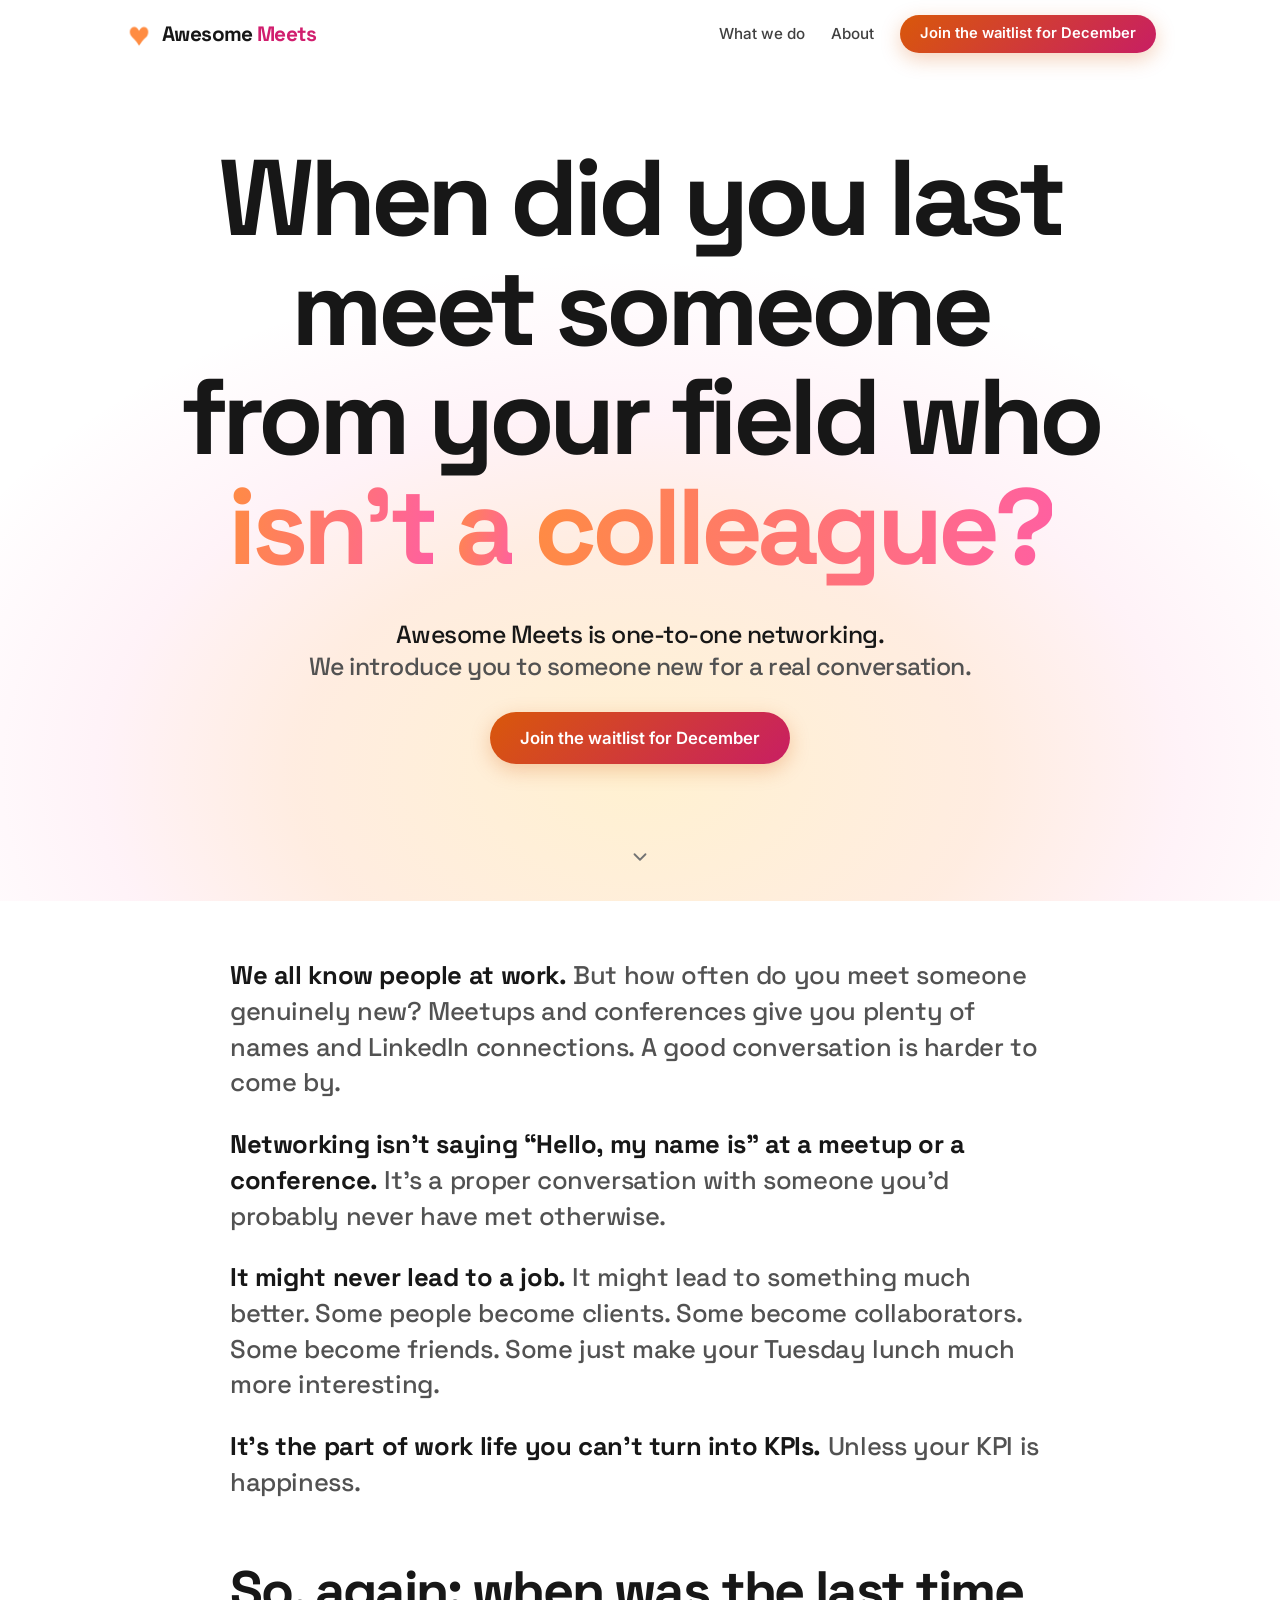
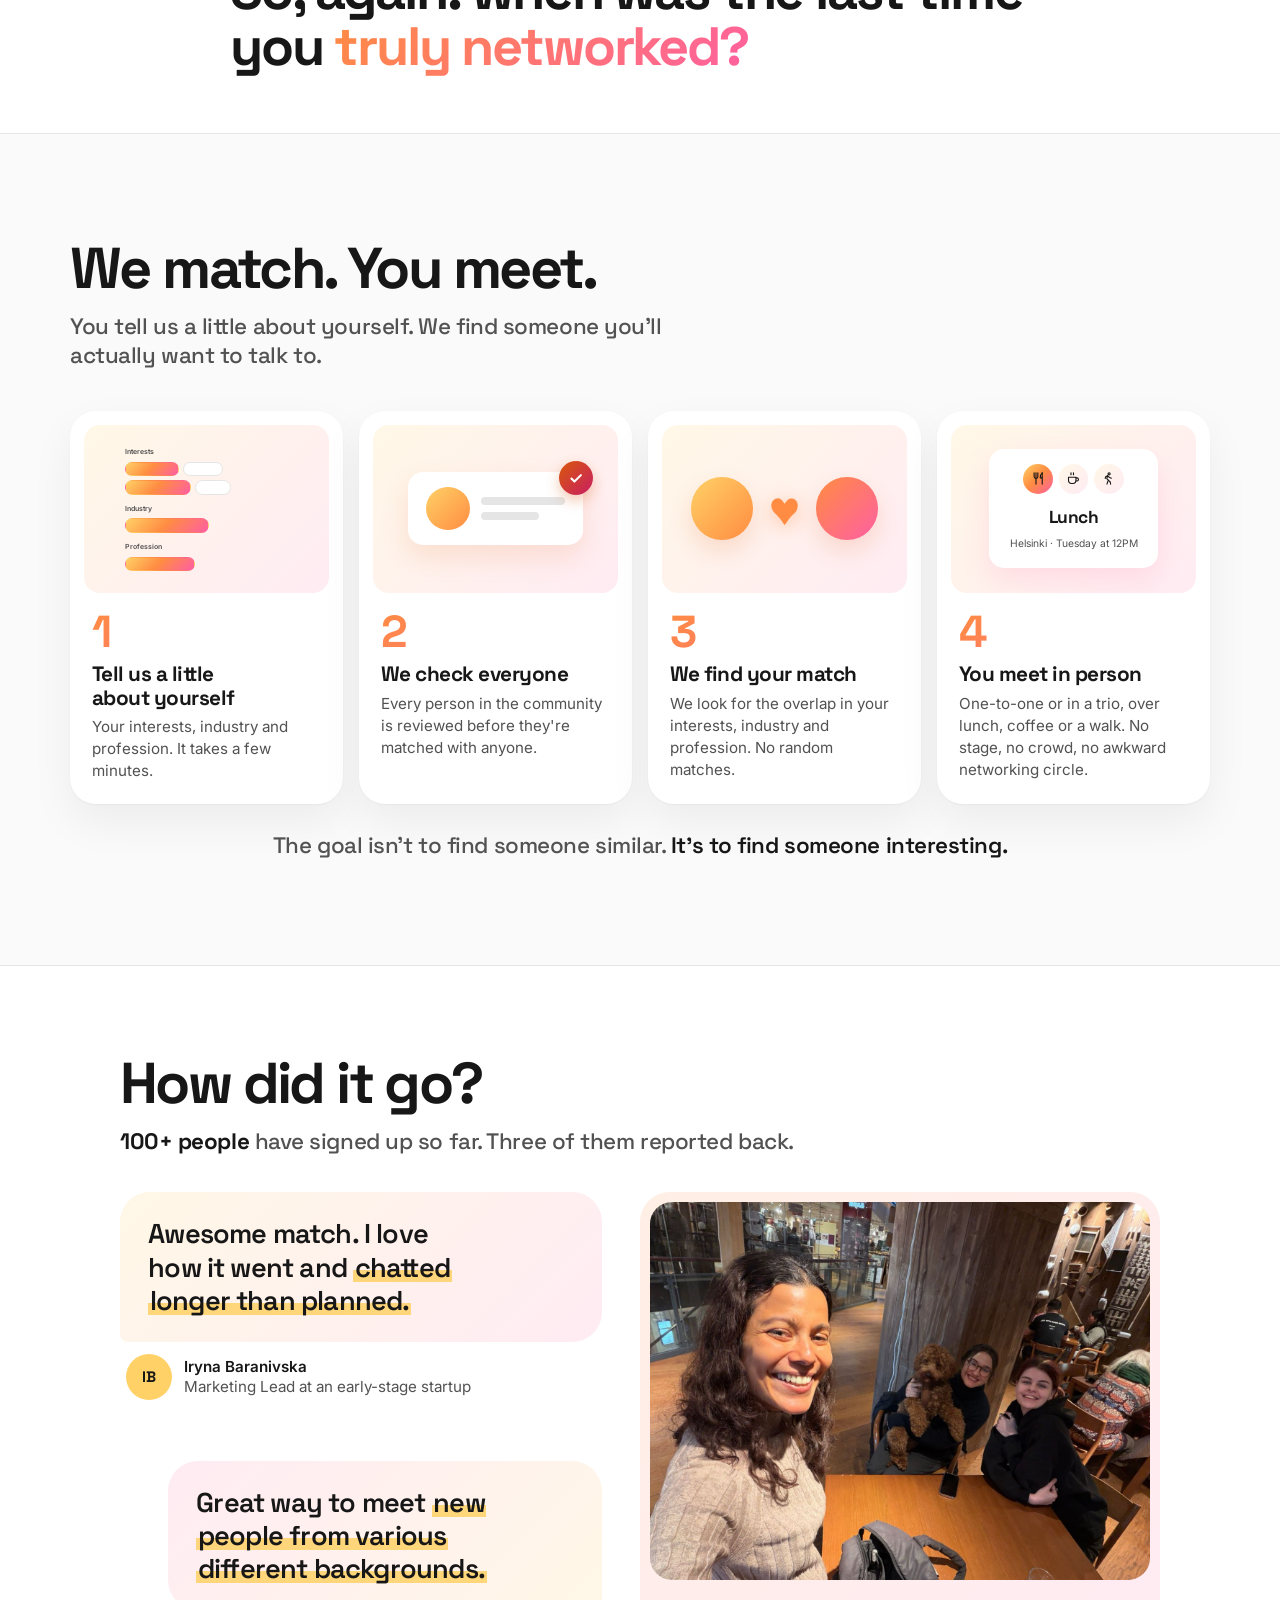
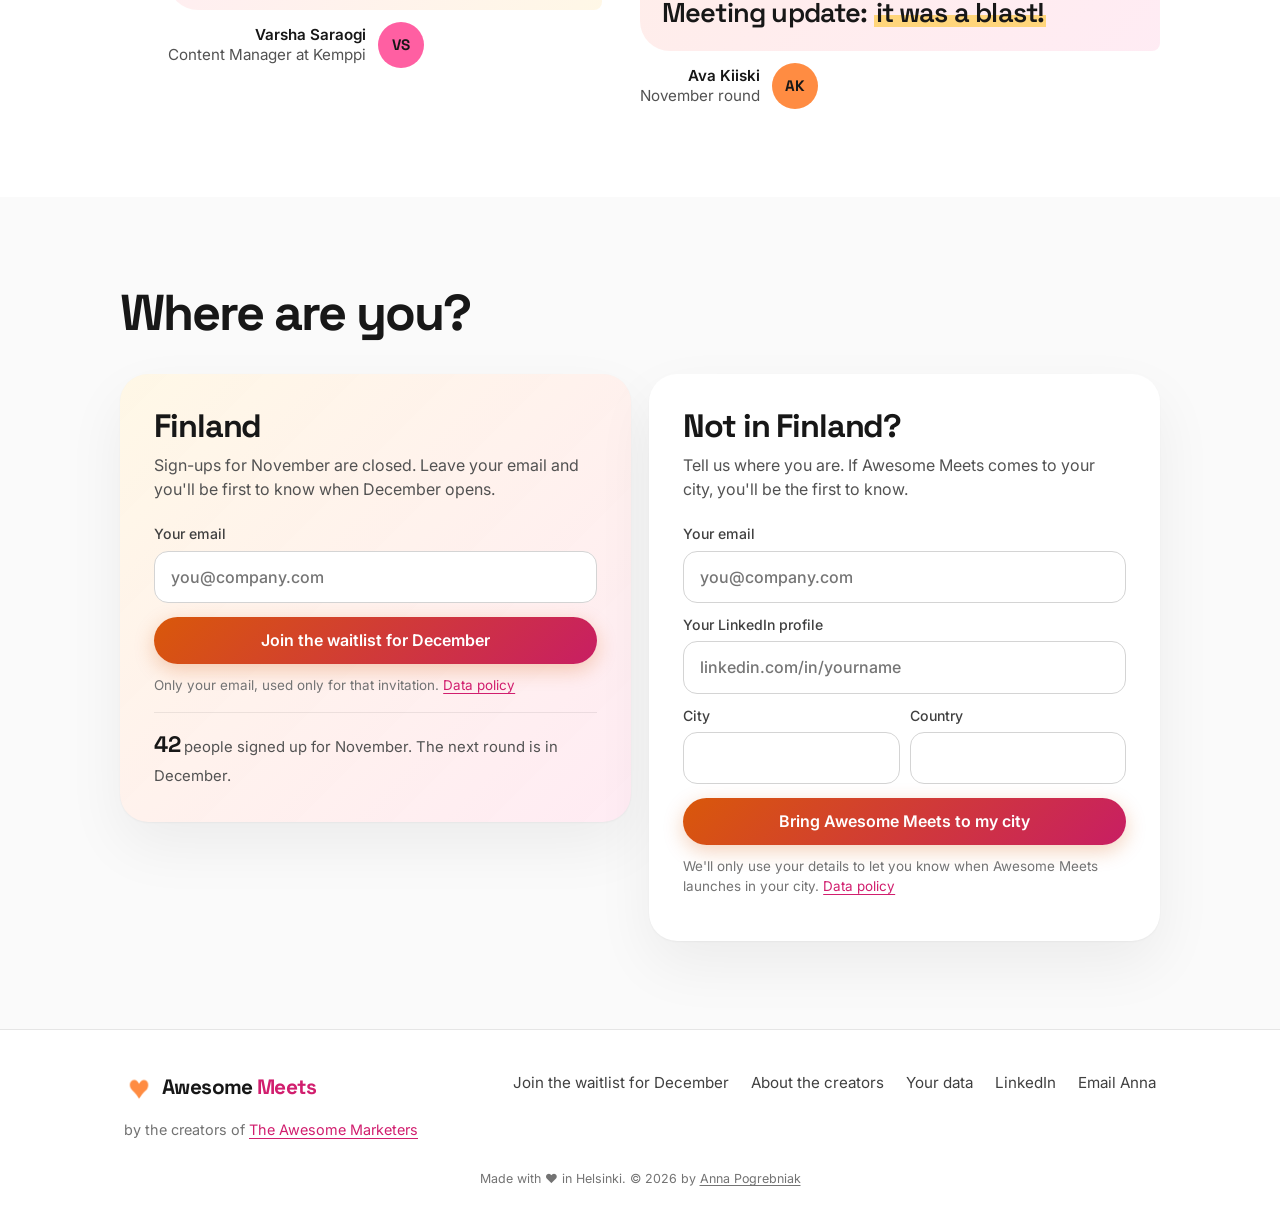
==== index.html @ 5e0ea894 "Homepage: 100+ moves into the opening line of How did it go?, the floating block and the old lede ar" ====
<!DOCTYPE html>
<html lang="en" class="no-js">
<head>
  <meta charset="UTF-8">
  <meta name="viewport" content="width=device-width, initial-scale=1">
  <!-- Google tag (gtag.js) -->
  <script async src="https://www.googletagmanager.com/gtag/js?id=G-60GBR73KYC"></script>
  <script>
    window.dataLayer = window.dataLayer || [];
    function gtag(){dataLayer.push(arguments);}
    gtag('js', new Date());

    gtag('config', 'G-60GBR73KYC');
  </script>
  <script src="https://analytics.ahrefs.com/analytics.js" data-key="cfnnZfeMKl9oOXrEyxjwuw" async></script>
  <meta name="am-version" content="2.61">
  <title>One-to-one networking in Helsinki | Awesome Meets</title>
  <meta name="description" content="Awesome Meets is one-to-one networking in Helsinki. We introduce you to someone new from your field, and you meet over lunch, coffee or a walk.">
  <link rel="canonical" href="https://awesomemeets.com/">
  <!-- LAUNCH: remove this line once the old page redirects here (see README) -->
  <meta property="og:type" content="website">
  <meta property="og:title" content="Awesome Meets: one-to-one networking in Helsinki">
  <meta property="og:description" content="Awesome Meets is one-to-one networking in Helsinki. We introduce you to someone new from your field, and you meet over lunch, coffee or a walk.">
  <meta property="og:image" content="https://awesomemeets.com/assets/img/og-home.png">
  <meta property="og:image:width" content="1200">
  <meta property="og:image:height" content="630">
  <meta name="twitter:image" content="https://awesomemeets.com/assets/img/og-home.png">
  <meta property="og:url" content="https://awesomemeets.com/">
  <meta name="twitter:card" content="summary_large_image">
  <script type="application/ld+json">
  {"@context": "https://schema.org", "@graph": [{"@type": "Organization", "@id": "https://awesomemeets.com/#org", "name": "Awesome Meets", "url": "https://awesomemeets.com/", "logo": "https://awesomemeets.com/assets/img/awesome-meets-logo-512.png", "description": "Awesome Meets is one-to-one networking in Helsinki. It introduces people to someone new from their field, and the two meet in person over lunch, coffee or a walk.", "areaServed": {"@type": "City", "name": "Helsinki"}, "founder": {"@type": "Person", "name": "Anna Pogrebniak", "jobTitle": "Fractional growth marketer", "url": "https://awesomemarketer.fi/", "sameAs": ["https://www.linkedin.com/in/annapogrebniak/"]}, "sameAs": ["https://www.linkedin.com/company/awesome-meets/"]}, {"@type": "WebSite", "@id": "https://awesomemeets.com/#site", "url": "https://awesomemeets.com/", "name": "Awesome Meets", "publisher": {"@id": "https://awesomemeets.com/#org"}}]}
  </script>
  <link rel="icon" href="favicon.ico" sizes="any">
  <link rel="icon" type="image/png" sizes="32x32" href="assets/img/icon-32.png">
  <link rel="icon" type="image/png" sizes="48x48" href="assets/img/icon-48.png">
  <link rel="icon" type="image/png" sizes="192x192" href="assets/img/icon-192.png">
  <link rel="apple-touch-icon" href="assets/img/awesome-meets-logo-180.png">
  <link rel="preconnect" href="https://fonts.googleapis.com">
  <link rel="preconnect" href="https://fonts.gstatic.com" crossorigin>
  <link href="https://fonts.googleapis.com/css2?family=Inter:wght@400;500;600&family=Space+Grotesk:wght@500;600;700&display=swap" rel="stylesheet">
  <!-- 'js' lets sections fade in as you scroll. If the homepage script never arrives, show everything after 4 seconds. -->
  <script>document.documentElement.className = 'js'; setTimeout(function () { if (!window.AMHome) document.documentElement.className = ''; }, 4000);</script>
  <link rel="stylesheet" href="assets/css/site.css?v=2.61">
  <link rel="stylesheet" href="assets/css/home.css?v=2.61">
</head>
<body class="home has-dock">

<div class="scrollbar" aria-hidden="true"><span id="scrollFill"></span></div>

<header class="site-header">
  <div class="container site-header__in">
    <a class="logo" href="./" aria-label="Awesome Meets, home">
      <img src="assets/img/heart.png" alt="" width="30" height="30">
      <span class="logo__word">Awesome <span>Meets</span></span>
    </a>
    <nav class="site-nav" aria-label="Main">
      <a href="#what">What we do</a>
      <a href="about/">About</a>
      <a class="btn btn--primary btn--sm" href="#waitlist" data-show="waitlist">Join the waitlist for <span data-am="label">December</span></a>
      <a class="btn btn--primary btn--sm" href="join/" data-show="open" hidden>Sign up</a>
    </nav>
  </div>
</header>

<main>
  <!-- 1. THE QUESTION, one line on what Awesome Meets is, and one button. -->
  <section class="ask-hero" id="top">
    <div class="ask-hero__in">
      <h1>When did you last meet someone from your field who <span class="grad">isn't a colleague?</span></h1>
      <p class="ask-hero__sub"><span>Awesome Meets is <i class="nb">one-to-one</i> networking.</span> <span>We introduce you to someone new for a real conversation.</span></p>
      <div class="hero__cta ask-hero__cta" data-show="waitlist"><a class="btn btn--primary" href="#waitlist">Join the waitlist for <span data-am="label">December</span></a></div>
      <div class="hero__cta ask-hero__cta" data-show="open" hidden><a class="btn btn--primary" href="join/">Sign up</a></div>
      <!-- Countdown to the close of sign-ups (Anna, 6 Oct 2026: "add countdown to the website"). Filled by site.js while a round is open. -->
      <div class="countdown" data-countdown role="timer" aria-live="off" hidden></div>
    </div>
    <a class="ask-hero__cue" href="#why" aria-label="Read on">
      <svg viewBox="0 0 24 24" fill="none" stroke="currentColor" stroke-width="2" stroke-linecap="round" stroke-linejoin="round" aria-hidden="true"><path d="M6 9l6 6 6-6"/></svg>
    </a>
  </section>

  <!-- 2. THE CASE. Anna's text, reworked after copy feedback on 30 Sep 2026: the point is meeting someone new, not finding a job. One screen. -->
  <section class="case screen" id="why">
    <div class="case__in">
      <p class="reveal" style="--i:0"><strong>We all know people at work.</strong> But how often do you meet someone genuinely new? Meetups and conferences give you plenty of names and LinkedIn connections. A good conversation is harder to come by.</p>
      <p class="reveal" style="--i:1"><strong>Networking isn't saying &ldquo;Hello, my name is&rdquo; at a meetup or a conference.</strong> It's a proper conversation with someone you'd probably never have met otherwise.</p>
      <p class="reveal" style="--i:2"><strong>It might never lead to a job.</strong> It might lead to something much better. Some people become clients. Some become collaborators. Some become friends. Some just make your Tuesday lunch much more interesting.</p>
      <p class="reveal" style="--i:3"><strong>It's the part of work life you can't turn into KPIs.</strong> Unless your KPI is happiness.</p>
      <p class="again reveal" style="--i:4">So, again: when was the last time you <span class="grad">truly networked?</span></p>
    </div>
  </section>

  <!-- 3. WHAT WE DO, and the two waitlists -->
  <section class="what screen" id="what">
    <div class="what__in">
      <h2 class="reveal">We match. You meet.</h2>
      <p class="what__lede reveal" style="--i:1">You tell us a little about yourself. We find someone you'll actually want to talk to.</p>
      <ol class="flow">
        <li class="flow__step reveal" style="--i:0">
          <div class="flow__text">
            <span class="flow__num" aria-hidden="true">1</span>
            <h3>Tell us a little about yourself</h3>
            <p>Your interests, industry and profession. It takes a few minutes.</p>
          </div>
          <div class="flow__art" aria-hidden="true">
            <div class="art-form">
              <span class="art-label">Interests</span>
              <div class="art-pills"><i class="on" style="--w:96px"></i><i style="--w:72px"></i><i class="on" style="--w:118px"></i><i style="--w:64px"></i></div>
              <span class="art-label">Industry</span>
              <div class="art-pills"><i class="on" style="--w:150px"></i></div>
              <span class="art-label">Profession</span>
              <div class="art-pills"><i class="on" style="--w:124px"></i></div>
            </div>
          </div>
        </li>
        <li class="flow__step reveal" style="--i:1">
          <div class="flow__text">
            <span class="flow__num" aria-hidden="true">2</span>
            <h3>We check everyone</h3>
            <p>Every person in the community is reviewed before they're matched with anyone.</p>
          </div>
          <div class="flow__art" aria-hidden="true">
            <div class="art-card">
              <span class="art-face"></span>
              <span class="art-lines"><i style="--w:124px"></i><i style="--w:86px"></i></span>
              <span class="art-tick"><svg viewBox="0 0 24 24" fill="none" stroke="currentColor" stroke-width="3" stroke-linecap="round" stroke-linejoin="round"><path d="M5 12.5l4.5 4.5L19 7.5"/></svg></span>
            </div>
          </div>
        </li>
        <li class="flow__step reveal" style="--i:2">
          <div class="flow__text">
            <span class="flow__num" aria-hidden="true">3</span>
            <h3>We find your match</h3>
            <p>We look for the overlap in your interests, industry and profession. No random matches.</p>
          </div>
          <div class="flow__art" aria-hidden="true">
            <div class="art-pair">
              <span class="art-face art-face--a"></span>
              <img class="art-heart" src="assets/img/heart.png" alt="" width="64" height="64">
              <span class="art-face art-face--b"></span>
            </div>
          </div>
        </li>
        <li class="flow__step reveal" style="--i:3">
          <div class="flow__text">
            <span class="flow__num" aria-hidden="true">4</span>
            <h3>You meet in person</h3>
            <p>One-to-one or in a trio, over lunch, coffee or a walk. No stage, no crowd, no awkward networking circle.</p>
          </div>
          <div class="flow__art" aria-hidden="true">
            <div class="art-ticket">
              <div class="art-icons">
                <span><svg viewBox="0 0 24 24" fill="none" stroke="currentColor" stroke-width="1.8" stroke-linecap="round" stroke-linejoin="round"><path d="M5 3v6a3 3 0 0 0 6 0V3"/><path d="M8 3v18"/><path d="M18 3v18"/><path d="M18 3c-2.2 1.8-3.2 4.4-3.2 8H18"/></svg></span>
                <span><svg viewBox="0 0 24 24" fill="none" stroke="currentColor" stroke-width="1.8" stroke-linecap="round" stroke-linejoin="round"><path d="M4 10h12v5a5 5 0 0 1-5 5H9a5 5 0 0 1-5-5v-5z"/><path d="M16 11h1.5a2.5 2.5 0 0 1 0 5H16"/><path d="M8 3v3"/><path d="M12 3v3"/></svg></span>
                <span><svg viewBox="0 0 24 24" fill="none" stroke="currentColor" stroke-width="1.8" stroke-linecap="round" stroke-linejoin="round"><circle cx="13" cy="4.5" r="1.7"/><path d="M9.5 21l2.2-6.2-2.4-2.6 1.2-4.7 3.2 3 3 1"/><path d="M10.5 7.5L7.5 9.2 6.8 12"/><path d="M12 15l2.6 2.2.9 3.8"/></svg></span>
              </div>
              <strong>Lunch</strong>
              <span class="art-when">Helsinki · Tuesday at 12PM</span>
            </div>
          </div>
        </li>
      </ol>
      <p class="what__aim reveal" style="--i:4">The goal isn't to find someone similar. <strong>It's to find someone interesting.</strong></p>

    </div>
  </section>

  <!-- 3b. WHAT PEOPLE SAID (Anna, 3 Nov 2026: "add two public happy feedback things to the website ... find a cool way to display
       feedback", "do mention who they are"). Both ticked "I'm happy for Anna to share this feedback publicly" in the October feedback
       form and confirmed the name, job and company shown here (tab "Feedback"). Varsha's "Grat" is corrected to "Great". -->
  <section class="said screen" id="said">
    <div class="said__in">
      <h2 class="reveal">How did it go?</h2>
      <!-- Anna, 26 Nov 2026: "straight from the feedback" is icky, and the big 100+ under the quotes "looks out of place".
           So the number moved up here, into one plain sentence, and the separate block under the quotes is gone.
           100+ = sign-ups per round: 40 October + 42 November + 31 December on 26 Nov = 113. -->
      <p class="said__lede reveal" style="--i:1"><strong>100+ people</strong> have signed up so far. Three of them reported back.</p>
      <div class="said__chat said__chat--photo">
        <figure class="said__msg said__msg--a reveal" style="--i:2">
          <blockquote class="said__bubble"><p>Awesome match. I love how it went and <mark>chatted longer than planned.</mark></p></blockquote>
          <figcaption class="said__who">
            <span class="said__face said__face--a" aria-hidden="true">IB</span>
            <span><strong>Iryna Baranivska</strong><br>Marketing Lead at an early-stage startup</span>
          </figcaption>
        </figure>
        <figure class="said__msg said__msg--b reveal" style="--i:3">
          <blockquote class="said__bubble"><p>Great way to meet <mark>new people from various different backgrounds.</mark></p></blockquote>
          <figcaption class="said__who">
            <span class="said__face said__face--b" aria-hidden="true">VS</span>
            <span><strong>Varsha Saraogi</strong><br>Content Manager at Kemppi</span>
          </figcaption>
        </figure>
        <!-- Anna, 26 Nov 2026: "add this picture to the website with "Meeting update: it was a blast!" by Ava Kiiski" (November round,
             group 9). The photo is a re-encoded copy without any camera data (assets/img/meetup-ava-november.jpg, 1400 x 1050). -->
        <figure class="said__msg said__msg--photo reveal" style="--i:4">
          <div class="said__bubble said__bubble--photo">
            <img class="said__photo" src="assets/img/meetup-ava-november.jpg" width="1400" height="1050" loading="lazy" decoding="async"
                 alt="Ava Kiiski taking a selfie at a café table with two other people, one holding a curly brown dog. Everyone is smiling.">
            <p>Meeting update: <mark>it was a blast!</mark></p>
          </div>
          <figcaption class="said__who">
            <span class="said__face said__face--c" aria-hidden="true">AK</span>
            <span><strong>Ava Kiiski</strong><br>November round</span>
          </figcaption>
        </figure>
      </div>
      <!-- Anna, 3 Nov 2026: "also mention how many people we connected (recalculate together with november people now, total sum of
           sign ups)". From the Sheet on 3 Nov: 40 sign-ups for October + 42 for November = 82 (TEST rows and Anna's own left out);
           16 people signed up for both, so 66 different people. "Sign-ups", not "people", so the number stays true. Update after December.
           The "16 people came back for a second round." line was dropped (Anna, 3 Nov 2026: "no need to say this"), then Anna:
           "say that we matched 80+ people so far": 40 matched in October + 41 in November = 81 (Sofia, the 42nd November sign-up,
           is still waiting), counted per round, so someone matched in both rounds counts twice. -->
    </div>
  </section>

  <!-- 4. WHERE ARE YOU? Finland and not in Finland (Anna, 15 Oct 2026: "make it finland and not in finland now";
       it was Helsinki and Not in Helsinki). The other-country waitlist shows whether a round is open or not. -->
  <section class="where screen" id="where">
    <div class="where__in">
        <h2 class="reveal">Where are you?</h2>
        <div class="cities">

          <div class="city city--here reveal" id="waitlist" style="--i:1">
            <h3>Finland</h3>
            <div data-show="waitlist">
              <p class="city__text">Sign-ups for <span data-am="lastLabel">November</span> are closed. Leave your email and you'll be first to know when <span data-am="label">December</span> opens.</p>
              <div class="js-waitlist">
                <form novalidate>
                  <label class="am-hp" aria-hidden="true">Leave this empty<input type="text" class="js-trap" tabindex="-1" autocomplete="off"></label>
                  <label>Your email<input type="email" placeholder="you@company.com" autocomplete="email"></label>
                  <button type="submit" class="btn btn--primary">Join the waitlist for <span data-am="label">December</span></button>
                </form>
                <p class="city__note">Only your email, used only for that invitation. <a href="data/">Data policy</a></p>
                <p class="city__done">You're on the waitlist for <span data-am="label">December</span> 🧡 I'll email you when it opens.</p>
                <p class="am-status" role="alert"></p>
              </div>
              <p class="city__fact"><strong data-am="lastSignups">42</strong> people signed up for <span data-am="lastLabel">November</span>. The next round is in <span data-am="label">December</span>.</p>
            </div>
            <div data-show="open" hidden>
              <p class="city__text" data-am="openUntil"></p>
              <p class="city__text">You can sign up from anywhere in Finland. I can't promise a meetup in your own city, but if enough people from your area sign up, I'll match you there.</p>
              <div class="hero__cta" style="justify-content:flex-start"><a class="btn btn--primary" href="join/">Sign up</a></div>
            </div>
          </div>

          <div class="city reveal" id="elsewhere" style="--i:2">
            <h3>Not in Finland?</h3>
            <div>
            <p class="city__text">Tell us where you are. If Awesome Meets comes to your city, you'll be the first to know.</p>
            <div class="js-citylist">
              <form novalidate>
                <label class="am-hp" aria-hidden="true">Leave this empty<input type="text" class="js-trap" tabindex="-1" autocomplete="off"></label>
                <label>Your email<input type="email" name="email" placeholder="you@company.com" autocomplete="email" maxlength="160" required></label>
                <label>Your LinkedIn profile<input type="url" name="linkedin" placeholder="linkedin.com/in/yourname" maxlength="300" required></label>
                <div class="two">
                  <label>City<input type="text" name="city" autocomplete="address-level2" maxlength="80" required></label>
                  <label>Country<input type="text" name="country" autocomplete="country-name" maxlength="60" required></label>
                </div>
                <button type="submit" class="btn btn--primary">Bring Awesome Meets to my city</button>
              </form>
              <p class="city__note">We'll only use your details to let you know when Awesome Meets launches in your city. <a href="data/">Data policy</a></p>
              <p class="city__done">Got it 🧡 If Awesome Meets comes to <span data-city>your city</span>, you'll be the first to know.</p>
              <p class="am-status" role="alert"></p>
            </div>
            </div>
          </div>

        </div>
    </div>
  </section>
</main>

<footer class="site-footer">
  <div class="container">
    <div class="site-footer__in">
      <div>
        <a class="logo" href="./" aria-label="Awesome Meets, home">
          <img src="assets/img/heart.png" alt="" width="30" height="30">
          <span class="logo__word">Awesome <span>Meets</span></span>
        </a>
        <p class="site-footer__by">by the creators of <a href="https://awesomemarketers.fi/">The Awesome Marketers</a></p>
      </div>
      <nav aria-label="Footer">
        <a href="join/" data-am-cta>Join the waitlist for December</a>
        <a href="about/">About the creators</a>
        <a href="data/">Your data</a>
        <a href="https://www.linkedin.com/company/awesome-meets/">LinkedIn</a>
        <a href="mailto:anna@awesomemarketers.fi">Email Anna</a>
      </nav>
    </div>
    <p class="site-version">Made with ❤️ in Helsinki. © 2026 by <a href="https://awesomemarketer.fi/">Anna Pogrebniak</a></p>
  </div>
</footer>

<div class="dock" id="dock">
  <a class="btn btn--primary" href="#waitlist" data-show="waitlist">Join the waitlist for <span data-am="label">December</span></a>
  <a class="btn btn--primary" href="join/" data-show="open" hidden>Sign up</a>
</div>

<script src="assets/js/config.js?v=2.61"></script>
<script src="assets/js/site.js?v=2.61"></script>
<script src="assets/js/home.js?v=2.61"></script>
<!-- Buy Me a Coffee button (Anna's own embed code, 30 Sep 2026). Its phone position and message style are adjusted in site.css. -->
<script data-name="BMC-Widget" data-cfasync="false" src="https://cdnjs.buymeacoffee.com/1.0.0/widget.prod.min.js" data-id="awesomemeets" data-description="Support me on Buy me a coffee!" data-message="Support Awesome Meets, one coffee at a time ☕️" data-color="#FF813F" data-position="Right" data-x_margin="18" data-y_margin="18"></script>
</body>
</html>
---- assets/css/site.css ----
/* Awesome Meets. Brand kit: https://claude.ai/artifact/Aj3ijuYQ3r8evhUy9vzM7q
   Rules that are easy to break by accident:
   - buttons are WHITE text on the deep gradient, and never carry an emoji
   - no coloured stripe down the left edge of any card, quote or row
   - orange, yellow and pink are fills; deep pink is the only brand colour that may be text
   - no capitalised eyebrows or labels, ever: every small label is sentence case (no text-transform: uppercase) */

:root {
  --yellow: #FFD166;
  --orange: #FF8C42;
  --pink: #FF5FA2;
  --pink-deep: #D11E6E;

  --gradient: linear-gradient(135deg, var(--yellow), var(--orange) 48%, var(--pink));
  --gradient-text: linear-gradient(135deg, var(--orange), var(--pink));
  --gradient-btn: linear-gradient(135deg, #D9580A, #C81E63);
  --gradient-btn-hover: linear-gradient(135deg, #E2640F, #D11E6E);
  --gradient-subtle: linear-gradient(135deg, rgba(255, 209, 102, .16), rgba(255, 95, 162, .12));
  --gradient-bg: linear-gradient(135deg, rgba(255, 209, 102, .10), rgba(255, 95, 162, .07));

  --black: #0A0A0A;
  --white: #FFFFFF;
  --page: #FFFDFB;
  --gray-50: #FAFAFA;
  --gray-100: #F5F5F5;
  --gray-200: #E5E5E5;
  --gray-300: #D4D4D4;
  --gray-400: #A3A3A3;
  --gray-500: #737373;
  --gray-600: #525252;
  --gray-700: #404040;
  --gray-800: #262626;
  --gray-900: #171717;

  --font-heading: 'Space Grotesk', system-ui, -apple-system, sans-serif;
  --font-body: 'Inter', system-ui, -apple-system, sans-serif;

  --radius-sm: 8px;
  --radius-md: 12px;
  --radius-lg: 20px;
  --radius-xl: 28px;

  --shadow-sm: 0 1px 2px rgba(0, 0, 0, .05);
  --shadow-warm: 0 6px 20px rgba(217, 88, 10, .28);
  --shadow-strip: 0 10px 34px rgba(255, 140, 66, .16);
}

*, *::before, *::after { box-sizing: border-box; }
html { scroll-behavior: smooth; scroll-padding-top: 84px; }
body {
  margin: 0;
  background: var(--page);
  color: var(--gray-900);
  font-family: var(--font-body);
  font-size: 1rem;
  line-height: 1.65;
  -webkit-font-smoothing: antialiased;
}
h1, h2, h3 { font-family: var(--font-heading); line-height: 1.12; letter-spacing: -.02em; margin: 0; text-wrap: balance; }
p { margin: 0; }
ul, ol { margin: 0; padding: 0; list-style: none; }
img { max-width: 100%; height: auto; display: block; }
a { color: var(--pink-deep); text-underline-offset: 3px; }
a:hover { text-decoration-thickness: 2px; }
:focus-visible { outline: 3px solid rgba(209, 30, 110, .45); outline-offset: 2px; border-radius: 6px; }
[hidden] { display: none !important; }

.container { max-width: 1080px; margin: 0 auto; padding-inline: 24px; }
.narrow { max-width: 760px; margin-inline: auto; }

/* ---------- header ---------- */
.site-header { position: sticky; top: 0; z-index: 20; background: rgba(255, 253, 251, .92); backdrop-filter: blur(10px); border-bottom: 1px solid var(--gray-200); }
.site-header__in { display: flex; align-items: center; justify-content: space-between; gap: 16px; min-height: 68px; }
.logo { display: inline-flex; align-items: center; gap: 8px; text-decoration: none; color: var(--gray-900); }
.logo img { width: 30px; height: 30px; }
.logo__word { font-family: var(--font-heading); font-weight: 700; font-size: 1.3rem; letter-spacing: -.03em; white-space: nowrap; }
.logo__word span { color: var(--pink-deep); }   /* below 28px the second word is solid deep pink, not the gradient */
.site-nav { display: flex; align-items: center; gap: 26px; }
.site-nav a:not(.btn) { color: var(--gray-700); text-decoration: none; font-weight: 500; font-size: .95rem; }
.site-nav a:not(.btn):hover { color: var(--pink-deep); }

/* ---------- buttons ---------- */
.btn { display: inline-flex; align-items: center; justify-content: center; gap: .28em; white-space: nowrap; padding: 13px 28px; border: 0; border-radius: var(--radius-xl); font-family: var(--font-body); font-weight: 600; font-size: 1rem; line-height: 1.2; cursor: pointer; text-decoration: none; transition: transform .15s ease, box-shadow .15s ease, background .15s ease; }
.btn--primary { background: var(--gradient-btn); color: #FFFFFF; box-shadow: var(--shadow-warm); }
.btn--primary:hover { background: var(--gradient-btn-hover); transform: translateY(-1px); }
.btn--primary[disabled] { opacity: .7; cursor: default; transform: none; }
.btn--outline { background: transparent; color: var(--gray-900); border: 2px solid var(--gray-200); padding: 11px 26px; }
.btn--outline:hover { border-color: var(--pink-deep); color: var(--pink-deep); }
.btn--sm { padding: 10px 20px; font-size: .92rem; }

/* ---------- hero ---------- */
.hero { background: var(--gradient-bg); padding-block: 72px 64px; text-align: center; border-bottom: 1px solid var(--gray-200); }
.pill { display: inline-block; padding: 7px 16px; border-radius: 999px; background: var(--white); border: 1px solid var(--gray-200); font-weight: 600; font-size: .88rem; color: var(--gray-700); }
.hero h1 { font-size: clamp(2.3rem, 6.4vw, 4rem); letter-spacing: -.035em; margin: 22px auto 0; max-width: 15ch; }
.hero h1 .grad, .grad { background: var(--gradient-text); -webkit-background-clip: text; background-clip: text; color: transparent; }
.hero__lede { margin: 20px auto 0; max-width: 56ch; font-size: 1.15rem; color: var(--gray-600); }
.hero__cta { display: flex; flex-wrap: wrap; gap: 12px; justify-content: center; margin-top: 30px; }
.page-hero { background: var(--gradient-bg); padding-block: 56px 44px; border-bottom: 1px solid var(--gray-200); }
.page-hero h1 { font-size: clamp(2rem, 5vw, 3rem); letter-spacing: -.03em; max-width: 20ch; }
.page-hero h1 { margin-top: 10px; }
.page-hero p:not(.section__label) { margin-top: 14px; max-width: 60ch; font-size: 1.1rem; color: var(--gray-600); }

/* ---------- live strip ---------- */
.am-live { max-width: 560px; margin: 36px auto 0; padding: 20px 24px 16px; background: var(--white); border-radius: var(--radius-lg); box-shadow: var(--shadow-strip); text-align: center; }
.am-live__row { display: flex; align-items: stretch; justify-content: center; gap: 20px; }
.am-live__item { display: flex; flex-direction: column; align-items: center; justify-content: center; flex: 1 1 0; min-width: 0; }
.am-live__num { font-family: var(--font-heading); font-weight: 700; font-size: 2.3rem; line-height: 1.05; background: var(--gradient-text); -webkit-background-clip: text; background-clip: text; color: transparent; }
.am-live__label { margin-top: 5px; font-size: .84rem; font-weight: 500; color: var(--gray-500); }
.am-live__sep { width: 1px; background: var(--gray-200); }
.am-live__bar { height: 6px; border-radius: 99px; background: var(--gray-100); margin-top: 16px; overflow: hidden; }
.am-live__fill { display: block; height: 100%; width: 0; border-radius: 99px; background: var(--gradient); transition: width .8s ease; }
.am-live__foot { display: flex; justify-content: space-between; gap: 12px; margin-top: 10px; font-size: .78rem; font-weight: 600; color: var(--gray-500); }
.am-live__pulse { display: inline-block; width: 7px; height: 7px; border-radius: 50%; background: var(--orange); margin-right: 6px; vertical-align: 1px; animation: amPulse 2.4s ease-in-out infinite; }
@keyframes amPulse { 0%, 100% { box-shadow: 0 0 0 0 rgba(255, 140, 66, .55); } 50% { box-shadow: 0 0 0 6px rgba(255, 140, 66, 0); } }

/* ---------- sections ---------- */
.section { padding-block: 72px; }
.section--tint { background: var(--gradient-bg); border-block: 1px solid var(--gray-200); }
.section__label { font-weight: 600; font-size: .95rem; color: var(--pink-deep); }
.section h2 { font-size: clamp(1.7rem, 4vw, 2.4rem); margin-top: 10px; max-width: 22ch; }
.section__intro { margin-top: 14px; max-width: 60ch; color: var(--gray-600); font-size: 1.05rem; }

.steps { counter-reset: step; display: grid; grid-template-columns: repeat(4, minmax(0, 1fr)); gap: 16px; margin-top: 36px; }
.step { background: var(--white); border: 1px solid var(--gray-200); border-radius: var(--radius-md); padding: 22px 20px 24px; }
.step::before { counter-increment: step; content: counter(step); display: grid; place-items: center; width: 34px; height: 34px; border-radius: 10px; background: var(--gradient); color: var(--gray-900); font-family: var(--font-heading); font-weight: 700; font-size: 1rem; }
.step h3 { font-size: 1.1rem; margin-top: 16px; }
.step p { margin-top: 8px; color: var(--gray-600); font-size: .95rem; }

.cards { display: grid; grid-template-columns: repeat(3, minmax(0, 1fr)); gap: 16px; margin-top: 36px; }
.card { background: var(--white); border: 1px solid var(--gray-200); border-radius: var(--radius-md); padding: 24px; }
.card__tag { display: inline-block; padding: 4px 11px; border-radius: 999px; background: var(--gradient-subtle); font-weight: 600; font-size: .82rem; color: var(--gray-800); }
.card h3 { font-size: 1.15rem; margin-top: 14px; }
.card p { margin-top: 8px; color: var(--gray-600); font-size: .95rem; }
.taglist { display: flex; flex-wrap: wrap; gap: 6px; margin-top: 14px; }
.taglist li { padding: 6px 11px; border: 1px solid var(--gray-200); border-radius: var(--radius-md); font-size: .82rem; color: var(--gray-700); background: var(--white); }

.letter { background: var(--gradient-subtle); border-radius: var(--radius-lg); padding: 32px 36px; color: var(--gray-700); font-size: 1.05rem; }
.letter p + p { margin-top: 14px; }
.letter__sign { font-family: var(--font-heading); font-weight: 600; color: var(--gray-900); }

.prose { color: var(--gray-700); font-size: 1.05rem; }
.prose h2 { font-size: 1.5rem; margin-top: 44px; color: var(--gray-900); }
.prose h2:first-child { margin-top: 0; }
.prose p { margin-top: 14px; }
.prose ul { margin-top: 14px; display: grid; gap: 10px; }
.prose ul li { display: grid; grid-template-columns: 14px 1fr; gap: 12px; align-items: start; }
.prose ul li::before { content: ""; width: 10px; height: 10px; border-radius: 3px; margin-top: .55em; background: var(--gradient); }
.prose strong { color: var(--gray-900); }
.selectable { user-select: all; font-weight: 600; color: var(--gray-900); }
.summary { margin-bottom: 8px; padding: 28px 30px 30px; border-radius: var(--radius-lg); background: var(--gradient-subtle); }
.summary h2 { margin-top: 0; font-size: 1.35rem; }
.services { margin: 18px 0 0; display: grid; gap: 10px; }
.services div { padding: 16px 20px; border: 1px solid var(--gray-200); border-radius: var(--radius-md); background: var(--white); }
.services dt { font-family: var(--font-heading); font-weight: 600; color: var(--gray-900); }
.services dd { margin: 4px 0 0; font-size: .97rem; color: var(--gray-600); }

/* ---------- questions ---------- */
.faq { margin-top: 28px; display: grid; gap: 10px; }
.faq details { background: var(--white); border: 1px solid var(--gray-200); border-radius: var(--radius-md); padding: 0 22px; }
.faq summary { list-style: none; cursor: pointer; padding: 18px 0; font-family: var(--font-heading); font-weight: 600; font-size: 1.05rem; color: var(--gray-900); display: flex; justify-content: space-between; align-items: center; gap: 16px; }
.faq summary::-webkit-details-marker { display: none; }
.faq summary::after { content: "+"; flex-shrink: 0; display: grid; place-items: center; width: 28px; height: 28px; border-radius: 50%; background: var(--gradient-subtle); font-family: var(--font-body); font-weight: 500; font-size: 1.2rem; line-height: 1; color: var(--gray-900); }
.faq details[open] summary::after { content: "−"; }
.faq details p { padding: 0 0 20px; color: var(--gray-600); max-width: 62ch; }
.site-nav a[aria-current="page"]:not(.btn) { color: var(--pink-deep); }

/* ---------- waitlist ---------- */
.waitlist { text-align: center; }
.waitlist h2 { margin-inline: auto; }
.waitlist .section__intro { margin-inline: auto; }
.am-wait__form { display: flex; gap: 10px; justify-content: center; flex-wrap: wrap; margin: 24px auto 0; max-width: 480px; }
.am-wait__form input[type="email"] { flex: 1 1 240px; min-width: 0; padding: 13px 18px; border: 1px solid var(--gray-300); border-radius: var(--radius-xl); font-family: inherit; font-size: 1rem; background: var(--white); color: var(--gray-900); }
.am-wait__form input[type="email"]:focus { outline: none; border-color: var(--pink-deep); box-shadow: 0 0 0 3px rgba(209, 30, 110, .14); }
.am-wait__note { margin-top: 14px; font-size: .85rem; color: var(--gray-500); }
.am-wait__done { display: none; margin-top: 22px; font-size: 1.1rem; font-weight: 600; color: var(--gray-900); }
.am-wait.is-done .am-wait__form, .am-wait.is-done .am-wait__note { display: none; }
.am-wait.is-done .am-wait__done { display: block; }
.am-status { margin-top: 14px; font-size: .9rem; color: #B42318; word-break: break-word; }

/* ---------- feedback page (feedback/index.html): reached from the buttons in the "how did it go?" email ---------- */
.fb { padding-block: 56px 72px; min-height: 68vh; }
.fb__wrap { max-width: 640px; }
.fb__state h1 { font-size: clamp(1.9rem, 5vw, 2.6rem); letter-spacing: -.03em; }
.fb__lead { margin-top: 12px; font-size: 1.08rem; color: var(--gray-600); text-wrap: pretty; }
.fb__lead strong { color: var(--gray-900); white-space: nowrap; }
.am-card.fb__card { margin-top: 30px; padding: 32px; }
.fb__card .am-q legend, .fb__card .am-q__label { font-size: 1rem; }
.fb__card .am-q legend { margin-bottom: 12px; }
.fb__card .am-q legend + .form__hint { margin-top: -6px; }
.fb__card .am-option span { text-wrap: balance; }
.fb__card .am-q textarea { min-height: 104px; }
.fb__private { margin-top: 18px; }
.fb__state--center { text-align: center; padding-block: 10vh; }
.fb__state--center .fb__lead { max-width: 44ch; margin-inline: auto; }
.fb__state--center .btn { margin-top: 18px; }
.fb__sign { margin-top: 22px; font-family: var(--font-heading); font-weight: 600; color: var(--gray-900); }
.fb-nps { display: grid; grid-template-columns: repeat(11, minmax(0, 1fr)); gap: 6px; }
.fb-nps .am-chip span { display: block; padding: 10px 0; text-align: center; font-size: .95rem; font-weight: 600; }
.fb-nps__ends { display: flex; justify-content: space-between; margin-top: 8px; font-size: .82rem; color: var(--gray-500); }
.fb-other { margin-top: 10px; }
.fb-share .am-option { align-items: flex-start; }
.fb-share .am-option input { margin-top: 3px; }
.fb-share__more { margin-top: 10px; padding: 16px 18px; border-radius: var(--radius-md); background: var(--gradient-subtle); display: grid; gap: 10px; }
.fb-share__more .form__hint { margin: 0; color: var(--gray-700); }

/* ---------- group planner (plan/index.html): reached from the "Pick your times" button in the November planner email ---------- */
.plan-test { display: inline-block; margin: 0 0 14px; padding: 6px 12px; border-radius: var(--radius-sm); background: var(--gray-100); font-size: .85rem; color: var(--gray-700); }
.plan-people { display: grid; gap: 10px; margin-top: 22px; }
.plan-person { padding: 14px 18px; border: 1px solid var(--gray-200); border-radius: var(--radius-md); background: var(--white); }
.plan-person strong { display: block; font-family: var(--font-heading); font-size: 1.02rem; color: var(--gray-900); }
.plan-person span { display: block; font-size: .9rem; color: var(--gray-600); }
.plan-person a { display: inline-block; margin-top: 2px; font-size: .88rem; font-weight: 600; color: var(--pink-deep); }
.plan-meta { margin-top: 14px; color: var(--gray-700); }
.plan-note { margin-top: 16px; padding: 14px 18px; border-radius: var(--radius-md); background: var(--gradient-subtle); color: var(--gray-800); }
.plan-key { display: flex; flex-wrap: wrap; gap: 6px 18px; margin: 0 0 4px; font-size: .86rem; color: var(--gray-600); }
.plan-key__item { display: inline-flex; align-items: center; gap: 7px; }
.plan-week { margin: 22px 0 2px; font-family: var(--font-heading); font-weight: 600; font-size: .85rem; color: var(--gray-500); }
.plan-day__chips { display: flex; flex-wrap: wrap; gap: 6px 14px; }
.plan-times { gap: 6px; flex-wrap: nowrap; }
.plan-slot span { position: relative; min-width: 56px; text-align: center; }
.plan-slot.is-some span { background: #FFF6EE; border-color: #FFD7BD; }
/* every other person in the group is free then: the times worth picking (Anna, 2 Nov 2026: "highlight these chosen ones more") */
.plan-slot.is-all span { background: #FFE4D1; border-color: var(--orange); color: var(--gray-900); font-weight: 700; box-shadow: 0 0 0 3px rgba(255, 140, 66, .22); }
.plan-slot.is-some input:checked + span, .plan-slot.is-all input:checked + span { background: rgba(255, 95, 162, .2); border-color: var(--pink-deep); color: var(--pink-deep); }
.plan-key__all { display: inline-block; width: 22px; height: 14px; border-radius: 5px; background: #FFE4D1; border: 2px solid var(--orange); }
.plan-dots { position: absolute; top: -6px; right: -5px; display: flex; gap: 2px; pointer-events: none; }
.plan-dot { display: inline-block; width: 11px; height: 11px; border-radius: 50%; border: 2px solid var(--white); }
.plan-key .plan-dot { border: 0; width: 10px; height: 10px; }
.plan-dot--0 { background: var(--orange); }
.plan-dot--1 { background: #E0A100; }
.plan-clear { margin-top: 18px; }
.plan-offer span { flex: 1; }
.plan-offer__by { display: block; font-size: .8rem; color: var(--gray-500); }
.plan-new { display: grid; gap: 8px; margin-top: 10px; }
.plan-new.is-off { opacity: .45; }
.plan-any { margin-top: 10px; }
.plan-err { margin-top: 10px; font-size: .9rem; font-weight: 500; color: #B42318; }
.plan-bar { position: sticky; bottom: 0; z-index: 2; display: flex; align-items: center; justify-content: space-between; gap: 14px; margin: 4px -32px -32px; padding: 14px 32px; background: rgba(255, 255, 255, .96); border-top: 1px solid var(--gray-200); border-radius: 0 0 var(--radius-lg) var(--radius-lg); }
.plan-count { flex: 1; min-width: 0; font-size: .92rem; line-height: 1.35; color: var(--gray-600); }
.plan-bar .btn { flex-shrink: 0; }
.plan-count.is-ready { color: var(--gray-900); font-weight: 600; }
.plan-agreed { margin-top: 18px; text-align: center; }
.plan-link { background: none; border: 0; padding: 6px; font: inherit; font-size: .92rem; color: var(--gray-600); text-decoration: underline; text-underline-offset: 3px; cursor: pointer; }
.plan-link:hover { color: var(--pink-deep); }
.plan-set { max-width: 440px; margin: 24px auto 0; padding: 20px 24px; border-radius: var(--radius-lg); background: var(--gradient-subtle); font-size: 1.08rem; line-height: 1.6; text-align: left; }
.plan-set p + p { margin-top: 6px; }
.plan-set strong { font-family: var(--font-heading); color: var(--gray-900); }
.plan-done-btns { display: flex; flex-wrap: wrap; justify-content: center; gap: 10px; margin-top: 20px; }
.fb__state--center .plan-done-btns .btn { margin-top: 0; }
.plan-rate { max-width: 440px; margin: 28px auto 0; padding: 22px 24px; text-align: left; display: grid; gap: 12px; }
.plan-rate__q { border: 0; margin: 0; padding: 0; min-width: 0; }
.plan-rate__q legend { padding: 0; font-weight: 600; color: var(--gray-900); margin-bottom: 6px; }
.plan-stars { display: flex; gap: 4px; }
.plan-star { position: relative; cursor: pointer; }
.plan-star input { position: absolute; opacity: 0; width: 1px; height: 1px; }
.plan-star span { display: block; line-height: 0; padding: 2px; color: var(--gray-200); transition: color .15s, transform .15s; }
.plan-star:hover span { transform: scale(1.08); }
.plan-star.is-on span { color: #FF8C42; }
.plan-star input:focus-visible + span { outline: 2px solid var(--pink-deep); outline-offset: 2px; border-radius: 6px; }
.plan-rate textarea { width: 100%; min-height: 84px; padding: 12px 14px; border: 2px solid var(--gray-200); border-radius: var(--radius-sm); font: inherit; font-size: .95rem; resize: vertical; }
.plan-rate textarea:focus { outline: none; border-color: var(--pink-deep); }
.plan-rate .btn { justify-self: start; }
.plan-wait { max-width: 40ch; margin: 10px auto 0; font-size: .92rem; color: var(--gray-500); text-wrap: pretty; }
.plan-rate__done { margin-top: 22px; font-weight: 600; color: var(--gray-900); }
@media (max-width: 600px) {
  .plan-bar { margin: 4px -18px -24px; padding: 12px 18px; border-radius: 0 0 var(--radius-md) var(--radius-md); }
  .plan-slot span { min-width: 54px; padding-inline: 8px; }
  .plan-day__chips { gap: 6px; }
  .plan-count { font-size: .85rem; }
  .plan-bar .btn { padding: 12px 20px; }
}
@media (max-width: 600px) {
  .fb { padding-block: 36px 56px; }
  .am-card.fb__card { padding: 22px 18px; }
  .fb-nps { grid-template-columns: repeat(6, minmax(0, 1fr)); }
}

/* ---------- footer ---------- */
.site-footer { border-top: 1px solid var(--gray-200); padding-block: 40px 28px; background: var(--white); }
.site-footer__in { display: flex; justify-content: space-between; align-items: flex-start; gap: 24px; flex-wrap: wrap; }
.site-footer__by { margin-top: 8px; font-size: .9rem; color: var(--gray-500); }
.site-footer nav { display: flex; flex-wrap: wrap; gap: 8px 22px; }
.site-footer nav a { color: var(--gray-700); text-decoration: none; font-size: .95rem; }
.site-footer nav a:hover { color: var(--pink-deep); }
.site-version { margin-top: 28px; text-align: center; font-size: .78rem; color: var(--gray-500); }
.site-version a { color: inherit; text-decoration: underline; text-underline-offset: 2px; }
.site-version a:hover { color: var(--pink-deep); }

/* ---------- sign-up form ---------- */
.am-wrap { max-width: 760px; margin: 0 auto; }
.am-card { background: var(--white); border: 1px solid var(--gray-200); border-radius: var(--radius-lg); padding: 40px; }
.am-progress { display: flex; align-items: center; gap: 12px; margin-bottom: 28px; }
.am-progress__bar { flex: 1; height: 6px; background: var(--gray-100); border-radius: 99px; overflow: hidden; }
.am-progress__fill { height: 100%; width: 0; background: var(--gradient); border-radius: 99px; transition: width .3s ease; }
.am-progress__label { font-size: .8rem; color: var(--gray-500); white-space: nowrap; }
.am-letter { background: var(--gradient-subtle); border-radius: var(--radius-md); padding: 24px 28px; margin-bottom: 32px; color: var(--gray-700); font-size: .97rem; }
.am-letter p { margin-bottom: 12px; }
.am-letter ul { list-style: disc; padding-left: 20px; margin-bottom: 12px; }
.am-letter ol { list-style: decimal; padding-left: 22px; margin-bottom: 12px; }
.am-letter li { margin-bottom: 4px; }
.am-letter .am-sign { font-family: var(--font-heading); font-weight: 600; margin-bottom: 0; color: var(--gray-900); }
.am-step { display: none; }
.am-step.is-active { display: block; }
.am-step__title { font-size: 1.5rem; margin-bottom: 6px; }
.am-step__intro { color: var(--gray-500); margin-bottom: 28px; font-size: .95rem; }
.am-q { margin: 0 0 28px; border: 0; padding: 0; min-width: 0; }
.sr-only { position: absolute; width: 1px; height: 1px; overflow: hidden; clip: rect(0 0 0 0); white-space: nowrap; }
.am-q__label, .am-q legend { display: block; font-weight: 600; font-size: .95rem; color: var(--gray-900); margin-bottom: 6px; padding: 0; }
.am-q__opt { font-weight: 400; color: var(--gray-500); }
.form__hint { font-size: .85rem; color: var(--gray-500); }
.am-q .form__hint { margin: 0 0 12px; }
.am-q .am-option + .form__hint { margin: 8px 0 0; }   /* a hint under a single tick box ("Keep me in for the next rounds") */
.am-q input[type="text"], .am-q input[type="email"], .am-q input[type="url"], .am-q textarea { width: 100%; padding: 12px 16px; border: 2px solid var(--gray-200); border-radius: var(--radius-sm); font-family: var(--font-body); font-size: 1rem; background: var(--white); color: var(--gray-900); transition: border-color .2s; }
.am-q textarea { min-height: 120px; resize: vertical; }
.am-q input:focus, .am-q textarea:focus { outline: none; border-color: var(--pink-deep); box-shadow: 0 0 0 3px rgba(209, 30, 110, .12); }
.am-list { display: grid; gap: 8px; }
.am-list--2 { grid-template-columns: repeat(2, minmax(0, 1fr)); }
.am-option { display: flex; align-items: center; gap: 12px; padding: 12px 16px; border: 2px solid var(--gray-200); border-radius: var(--radius-md); cursor: pointer; transition: border-color .2s, background .2s; font-size: .95rem; min-height: 48px; }
.am-option:hover { border-color: var(--gray-300); }
.am-option input { width: 18px; height: 18px; accent-color: var(--pink-deep); flex-shrink: 0; margin: 0; }
.am-option:has(input:checked) { border-color: var(--pink-deep); background: var(--gradient-subtle); }
.am-option:has(input:focus-visible) { box-shadow: 0 0 0 3px rgba(209, 30, 110, .2); }
.am-group-title { font-family: var(--font-heading); font-size: .95rem; font-weight: 600; color: var(--gray-600); margin: 18px 0 10px; }
.am-chips { display: flex; flex-wrap: wrap; gap: 8px; }
.am-chip { position: relative; }
.am-chip input { position: absolute; opacity: 0; width: 1px; height: 1px; }
.am-chip span { display: inline-block; padding: 9px 14px; border: 2px solid var(--gray-200); border-radius: var(--radius-md); font-size: .88rem; font-weight: 500; color: var(--gray-700); cursor: pointer; transition: border-color .2s, background .2s, color .2s; user-select: none; }
.am-chip span:hover { border-color: var(--gray-300); }
.am-chip input:checked + span { border-color: var(--pink-deep); background: var(--gradient-subtle); color: var(--pink-deep); }
.am-chip input:focus-visible + span { box-shadow: 0 0 0 3px rgba(209, 30, 110, .2); }
.am-chip input:disabled + span { opacity: .4; cursor: not-allowed; }
.am-chip--no input:checked + span { border-color: var(--gray-700); background: var(--gray-100); color: var(--gray-900); }
.am-counter { font-size: .82rem; color: var(--gray-500); margin-top: 12px; }
.am-tools { display: flex; flex-wrap: wrap; gap: 8px; margin: 4px 0 8px; }
.am-tool { background: none; border: 1px solid var(--gray-200); border-radius: 99px; padding: 6px 14px; font-size: .8rem; color: var(--gray-600); cursor: pointer; font-family: var(--font-body); }
.am-tool:hover { border-color: var(--pink-deep); color: var(--pink-deep); }
.am-week { margin-top: 20px; }
.am-day { display: grid; grid-template-columns: 96px minmax(0, 1fr); gap: 12px; align-items: center; padding: 10px 0; border-top: 1px solid var(--gray-100); }
.am-day__label { font-family: var(--font-heading); font-weight: 600; font-size: .92rem; color: var(--gray-900); }
.am-day .am-chips { gap: 6px; }
.am-day .am-chip span { padding: 7px 12px; font-size: .82rem; }
.am-datanote { border: 1px solid var(--gray-200); border-radius: var(--radius-md); padding: 20px 24px; margin: 8px 0 20px; background: var(--gray-50); }
.am-datanote h3 { font-size: 1.05rem; margin-bottom: 10px; }
.am-datanote ul { list-style: disc; padding-left: 20px; color: var(--gray-700); font-size: .9rem; }
.am-datanote li { margin-bottom: 8px; }
/* ---------- the bar pinned to the top while a round is open (inside the sticky header; site.js adds it) ---------- */
.topbar { background: linear-gradient(90deg, rgba(255, 209, 102, .30), rgba(255, 140, 66, .22) 50%, rgba(255, 95, 162, .22)), var(--white); border-bottom: 1px solid var(--gray-200); }
.topbar__in { display: flex; align-items: center; justify-content: center; gap: 14px; min-height: 48px; padding-block: 6px; }
.topbar__text { margin: 0; font-size: .95rem; color: var(--gray-900); text-align: center; }
.topbar__label { font-weight: 600; }
.topbar__time { font-family: var(--font-heading); font-weight: 700; letter-spacing: -.01em; font-variant-numeric: tabular-nums; white-space: nowrap; }
.topbar__cta.btn--sm { padding: 7px 16px; font-size: .88rem; box-shadow: none; }
.topbar__x { flex: 0 0 auto; width: 30px; height: 30px; border: 0; border-radius: 50%; background: transparent; color: var(--gray-600); font-size: 1.25rem; line-height: 1; cursor: pointer; }
.topbar__x:hover { background: rgba(23, 23, 23, .06); color: var(--gray-900); }
@media (max-width: 600px) {
  .topbar__in { gap: 8px; justify-content: space-between; }
  .topbar__text { font-size: .82rem; text-align: left; }
  .topbar__label { display: block; font-weight: 500; }
}

/* ---------- countdown to the close of sign-ups (homepage hero) ---------- */
.countdown { margin-top: clamp(8px, 2.2vh, 28px); display: flex; flex-direction: column; align-items: center; gap: clamp(3px, .8vh, 8px); }
.countdown__label { font-size: .9rem; color: var(--gray-500); }
.countdown__units { display: flex; justify-content: center; gap: clamp(14px, 3vw, 26px); }
.countdown__unit { display: flex; flex-direction: column; align-items: center; min-width: 3.4em; }
.countdown__unit b { font-family: var(--font-heading); font-weight: 700; font-size: clamp(1.25rem, min(3.8vh, 7.5vw), 2.5rem); line-height: 1; letter-spacing: -.03em; color: var(--gray-900); font-variant-numeric: tabular-nums; }
.countdown__unit i { margin-top: 4px; font-style: normal; font-size: .76rem; color: var(--gray-500); }
.am-note { margin: 0; padding: 14px 16px; border-radius: var(--radius-md); background: var(--gradient-subtle); color: var(--gray-700); font-size: .92rem; }
.am-ghosting { margin-top: 20px; }
.am-error { display: none; color: #B42318; font-size: .85rem; margin-top: 8px; }
.am-q.has-error .am-error { display: block; }
.am-q.has-error input[type="text"], .am-q.has-error input[type="email"], .am-q.has-error input[type="url"] { border-color: #D92D20; }
.am-nav { display: flex; justify-content: space-between; gap: 12px; margin-top: 12px; }
.am-nav .btn { min-width: 120px; }
.am-hp { position: absolute; left: -9999px; width: 1px; height: 1px; overflow: hidden; }
.am-done { text-align: center; padding: 24px 8px; }
.am-done h2 { font-size: 1.6rem; margin: 0 auto 10px; }
.am-done p { color: var(--gray-600); max-width: 52ch; margin-inline: auto; }
.am-done .am-save { font-size: .85rem; color: var(--gray-500); margin-top: 18px; }
.am-done .am-save:empty { display: none; }
.am-retry { margin-top: 12px; }

/* ---------- phones: a button that stays within reach ---------- */
.dock { display: none; }
@media (max-width: 720px) {
  .dock { display: block; position: fixed; left: 0; right: 0; bottom: 0; z-index: 25; padding: 10px 16px calc(10px + env(safe-area-inset-bottom)); background: rgba(255, 253, 251, .94); backdrop-filter: blur(10px); border-top: 1px solid var(--gray-200); transform: translateY(110%); transition: transform .3s ease; }
  .dock.is-up { transform: none; }
  .dock .btn { width: 100%; }
  .has-dock .site-footer { padding-bottom: 96px; }
  .has-dock .site-header .btn { display: none; }   /* the button at the bottom does this job on a phone */
  .has-dock .site-header .topbar__cta { display: inline-flex; }   /* but the top bar keeps its Sign up */
}

/* ---------- small screens ---------- */
@media (max-width: 900px) {
  .steps { grid-template-columns: repeat(2, minmax(0, 1fr)); }
  .cards { grid-template-columns: minmax(0, 1fr); }
}
@media (max-width: 720px) {
  .site-nav a:not(.btn) { display: none; }
  .hero { padding-block: 52px 48px; }
  .section { padding-block: 52px; }
  .letter { padding: 24px 22px; }
  .summary { padding: 22px 20px 24px; }
}
@media (max-width: 600px) {
  .container { padding-inline: 18px; }
  .steps { grid-template-columns: minmax(0, 1fr); }
  .am-card { padding: 24px 18px; border-radius: var(--radius-md); }
  .am-letter { padding: 18px 20px; }
  .am-list--2 { grid-template-columns: minmax(0, 1fr); }
  .am-day { grid-template-columns: minmax(0, 1fr); gap: 8px; }
  .am-nav .btn { min-width: 0; flex: 1; }
  .am-live { padding: 16px 16px 14px; }
  .am-live__row { gap: 12px; }
  .am-live__num { font-size: 1.75rem; }
  .am-live__label { font-size: .78rem; }
  .logo__word { font-size: 1.15rem; }
  .site-header .btn--sm { padding: 9px 15px; font-size: .85rem; }
  .site-header__in { gap: 10px; }
}
@media (prefers-reduced-motion: reduce) {
  html { scroll-behavior: auto; }
  *, *::before, *::after { animation: none !important; transition: none !important; }
}

/* ---------- Buy Me a Coffee button (third-party widget, added to the page by its own script) ----------
   The script writes its styles inline, hence the !important. #bmc-wbtn is the round button, the div right
   after it is the message that shows for a few seconds. */
#bmc-wbtn + div { font-family: var(--font-body) !important; font-size: 15px !important; line-height: 1.4 !important; padding: 12px 16px !important; border-radius: 16px !important; max-width: 230px !important; }
@media (max-width: 720px) {
  #bmc-wbtn { width: 52px !important; height: 52px !important; right: 14px !important; bottom: calc(14px + env(safe-area-inset-bottom)) !important; }
  #bmc-wbtn img { width: 30px !important; height: 30px !important; }
  #bmc-wbtn + div { right: 76px !important; bottom: calc(14px + env(safe-area-inset-bottom)) !important; }
  /* while the waitlist button is docked at the bottom, the coffee button sits above it, never on it */
  .dock.is-up ~ #bmc-wbtn { bottom: calc(82px + env(safe-area-inset-bottom)) !important; }
  .dock.is-up ~ #bmc-wbtn + div { bottom: calc(82px + env(safe-area-inset-bottom)) !important; }
}
---- assets/css/home.css ----
/* Awesome Meets homepage, v2 (30 Sep 2026): three views, a lot of air, very large type.
   1. one massive question   2. the case for real networking   3. what we do + the two waitlists
   Rules for this page: no eyebrows (no small label above a heading, no pill), one gradient
   accent per view, white-text buttons without emoji, no coloured stripe down a left edge.
   With motion reduced, or without JavaScript, everything is simply there and readable. */

.home { background: var(--white); }
.home .site-header { background: rgba(255, 255, 255, .82); border-bottom-color: transparent; transition: border-color .3s ease; }
.home.is-scrolled .site-header { border-bottom-color: var(--gray-200); }

/* scroll progress */
.scrollbar { position: fixed; inset: 0 0 auto 0; height: 3px; z-index: 30; pointer-events: none; }
.scrollbar span { display: block; height: 100%; transform: scaleX(0); transform-origin: 0 50%; background: var(--gradient); }

/* things that arrive as you scroll */
.js .reveal { opacity: 0; transform: translateY(28px); transition: opacity .9s ease, transform .9s cubic-bezier(.2, .8, .2, 1); transition-delay: calc(var(--i, 0) * 110ms); }
.js .reveal.is-in { opacity: 1; transform: none; }

/* ---------- 1. the question ---------- */
.ask-hero { position: relative; display: grid; place-items: center; min-height: calc(100vh - 68px); min-height: calc(100svh - 68px); padding: clamp(14px, 3vh, 40px) 24px clamp(64px, 10vh, 96px); text-align: center; overflow: hidden; }
/* While the sign-up bar sits on top (site.js adds .has-topbar), the hero gives up the bar's height so the first view
   still fits one screen (checked at 1440x900, 1280x720 and a phone). */
.has-topbar .ask-hero { min-height: calc(100vh - 118px); min-height: calc(100svh - 118px); padding-top: clamp(8px, 2vh, 32px); padding-bottom: clamp(52px, 8vh, 96px); }
.has-topbar .ask-hero h1 { font-size: clamp(2.6rem, min(8.4vw, 10.6vh), 6.4rem); }
.ask-hero::before { content: ""; position: absolute; left: 50%; bottom: -46%; width: 120vmax; height: 80vmax; transform: translateX(-50%); border-radius: 50%; background: radial-gradient(closest-side, rgba(255, 209, 102, .30), rgba(255, 140, 66, .16) 45%, rgba(255, 95, 162, .08) 70%, transparent); pointer-events: none; animation: glow 12s ease-in-out infinite alternate; }
@keyframes glow { from { transform: translateX(-52%) scale(1); } to { transform: translateX(-48%) scale(1.08); } }
.ask-hero h1 { position: relative; max-width: 15ch; margin: 0 auto; font-size: clamp(3rem, min(8.4vw, 12.5vh), 6.8rem); line-height: 1.02; letter-spacing: -.048em; color: var(--gray-900); transform: scale(var(--hero-scale, 1)); opacity: var(--hero-fade, 1); will-change: transform, opacity; }
/* the gradient sits on each word, because a word that animates in cannot show its parent's clipped background */
.ask-hero h1 .grad { background: none; -webkit-background-clip: border-box; background-clip: border-box; color: inherit; }
.ask-hero h1 .grad, .ask-hero h1 .grad .w { padding-bottom: .08em; }
.ask-hero h1 .grad .w, .no-js .ask-hero h1 .grad { background-image: linear-gradient(100deg, var(--orange), var(--pink)); -webkit-background-clip: text; background-clip: text; color: transparent; }
.js .ask-hero .w { display: inline-block; opacity: 0; transform: translateY(.35em); filter: blur(10px); animation: word .9s cubic-bezier(.2, .8, .2, 1) forwards; animation-delay: calc(var(--n) * 85ms + 150ms); }
@keyframes word { to { opacity: 1; transform: none; filter: blur(0); } }
.ask-hero__in { position: relative; }
.ask-hero__sub { max-width: 62ch; margin: clamp(16px, 3.2vh, 30px) auto 0; font-family: var(--font-heading); font-weight: 500; font-size: clamp(1.1rem, min(2.9vh, 4.6vw), 1.55rem); line-height: 1.3; letter-spacing: -.02em; color: var(--gray-600); }
.ask-hero__cta { margin-top: clamp(16px, 3.2vh, 30px); }
.ask-hero__cta .btn { padding: 16px 30px; font-size: 1.05rem; }
/* one sentence per line, each line evenly broken when it has to wrap: never a single word left alone */
.ask-hero__sub > span { display: block; text-wrap: balance; }
.ask-hero__sub > span:first-child { color: var(--gray-900); }
.ask-hero__sub .nb { font-style: normal; white-space: nowrap; }   /* "one-to-one" never breaks across two lines */
.js .ask-hero__sub, .js .ask-hero__cta { opacity: 0; animation: cueIn .8s ease 1.5s forwards; }
.js .ask-hero__cta { animation-delay: 1.8s; }
.js .ask-hero .countdown { opacity: 0; animation: cueIn .8s ease 2.1s forwards; }
/* Safety net (30 Sep 2026, a reader's screenshot showed an empty hero): once the entrance is over, or when the page
   is opened where animations do not run (a link preview, a background tab, "reduce motion"), everything is simply
   visible. home.js adds .settled after 3.5 s or straight away when the page is hidden. */
html.settled .ask-hero .w, html.settled .ask-hero__sub, html.settled .ask-hero__cta, html.settled .ask-hero .countdown { opacity: 1; transform: none; filter: none; animation: none; }
@media (prefers-reduced-motion: reduce) {
  .js .ask-hero .w, .js .ask-hero__sub, .js .ask-hero__cta, .js .ask-hero .countdown { opacity: 1; transform: none; filter: none; animation: none; }
  .js .reveal { opacity: 1; transform: none; transition: none; }
  .ask-hero::before, .ask-hero__cue svg, .art-heart { animation: none; }
}
.ask-hero__cue { position: absolute; left: 50%; bottom: clamp(8px, 2.4vh, 30px); width: 44px; height: 44px; margin-left: -22px; display: grid; place-items: center; border-radius: 50%; color: var(--gray-500); text-decoration: none; opacity: 0; animation: cueIn .8s ease 2s forwards; }
.ask-hero__cue svg { width: 22px; height: 22px; animation: nudge 1.8s ease-in-out infinite; }
.ask-hero__cue:hover { color: var(--pink-deep); }
@keyframes cueIn { to { opacity: 1; } }
@keyframes nudge { 0%, 100% { transform: translateY(-3px); } 50% { transform: translateY(5px); } }

/* Views 2, 3 and 4 each fit ONE screen (Anna, 30 Sep: "too large, make it so that it's one screen").
   Sizes follow the height of the window as well as its width, so a short laptop screen still fits. */
.screen { display: grid; align-content: center; min-height: calc(100vh - 68px); min-height: calc(100svh - 68px); padding: clamp(24px, 5vh, 56px) 24px; }

/* ---------- 2. the case, in four short paragraphs and one question ---------- */
.case { background: var(--white); }
.case__in { width: 100%; max-width: 820px; margin: 0 auto; }
.case p { margin: 0; font-family: var(--font-heading); font-weight: 500; font-size: clamp(1rem, min(3vh, 4.4vw), 1.6rem); line-height: 1.4; letter-spacing: -.015em; color: var(--gray-600); }
.case p strong { font-weight: 700; color: var(--gray-900); }
.case p + p { margin-top: 1em; }
.case p.again { margin-top: 1.15em; font-weight: 700; font-size: clamp(1.75rem, min(6vh, 8.4vw), 3.4rem); line-height: 1.05; letter-spacing: -.04em; color: var(--gray-900); }
.case .grad { padding-bottom: .08em; }
.case .reveal { transition-delay: calc(var(--i, 0) * 300ms); }

/* ---------- 3. what we do: a headline and four steps ---------- */
.what { background: var(--gray-50); border-top: 1px solid var(--gray-200); }
.what__in { width: 100%; max-width: 1140px; margin: 0 auto; }
.what h2 { font-size: clamp(2rem, min(6.4vh, 8vw), 3.6rem); line-height: 1.02; letter-spacing: -.045em; }
.what__lede { margin-top: clamp(8px, 1.6vh, 16px); max-width: 44ch; font-family: var(--font-heading); font-weight: 500; font-size: clamp(1.02rem, 2.6vh, 1.4rem); line-height: 1.3; letter-spacing: -.02em; color: var(--gray-600); }

.what__aim { margin-top: clamp(14px, 3vh, 30px); text-align: center; font-family: var(--font-heading); font-weight: 500; font-size: clamp(1.02rem, 2.6vh, 1.4rem); line-height: 1.3; letter-spacing: -.02em; color: var(--gray-600); text-wrap: balance; }
.what__aim strong { font-weight: 600; color: var(--gray-900); }
.flow { display: grid; grid-template-columns: repeat(4, minmax(0, 1fr)); gap: 16px; margin-top: clamp(20px, 4.5vh, 44px); }
.flow__step { display: flex; flex-direction: column; padding: 14px 14px 22px; border-radius: 26px; background: var(--white); box-shadow: 0 1px 2px rgba(0, 0, 0, .04), 0 18px 44px rgba(23, 23, 23, .06); }
.flow__text { padding: 0 8px; }
.flow__num { display: block; margin-top: clamp(12px, 2.2vh, 20px); font-family: var(--font-heading); font-weight: 700; font-size: clamp(2rem, 5vh, 2.8rem); line-height: .9; letter-spacing: -.06em; background: var(--gradient-text); -webkit-background-clip: text; background-clip: text; color: transparent; padding-bottom: .06em; }
.flow h3 { margin-top: 8px; font-size: clamp(1.08rem, 2.5vh, 1.3rem); letter-spacing: -.025em; }
.flow p { margin-top: 6px; font-size: .95rem; line-height: 1.45; color: var(--gray-600); }
.flow__art { order: -1; position: relative; display: grid; place-items: center; height: clamp(104px, 19vh, 168px); border-radius: 16px; background: var(--gradient-subtle), var(--white); overflow: hidden; }
.flow__art > * { zoom: .68; }
.flow__art > .art-form { zoom: .56; }

/* 1: a form filling itself in */
.art-form { display: grid; gap: 7px; width: 290px; max-width: 100%; }
.art-label { margin-top: 8px; font-size: .78rem; font-weight: 600; color: var(--gray-600); }
.art-label:first-child { margin-top: 0; }
.art-pills { display: flex; flex-wrap: wrap; gap: 7px; }
.art-pills i { display: block; width: var(--w); max-width: 100%; height: 26px; border-radius: 99px; background: var(--white); border: 1px solid var(--gray-200); transform-origin: 0 50%; transition: transform .7s cubic-bezier(.2, .8, .2, 1), opacity .4s ease; transition-delay: calc(var(--i, 0) * 110ms + var(--d, 0s)); }
.art-pills i.on { border-color: transparent; background: var(--gradient); }
.js .flow__step:not(.is-in) .art-pills i { transform: scaleX(0); opacity: 0; }
.art-pills i:nth-child(2) { --d: .12s; } .art-pills i:nth-child(3) { --d: .24s; } .art-pills i:nth-child(4) { --d: .36s; }
.art-pills:nth-of-type(2) i { --d: .5s; } .art-pills:nth-of-type(3) i { --d: .68s; }

/* 2: a person, checked */
.art-card { position: relative; display: flex; align-items: center; gap: 16px; padding: 22px 26px; border-radius: 22px; background: var(--white); box-shadow: 0 18px 40px rgba(217, 88, 10, .13); }
.art-face { display: block; flex-shrink: 0; width: 64px; height: 64px; border-radius: 50%; background: linear-gradient(135deg, var(--yellow), var(--orange)); }
.art-lines { display: grid; gap: 10px; }
.art-lines i { display: block; width: var(--w); height: 12px; border-radius: 99px; background: var(--gray-200); }
.art-tick { position: absolute; right: -16px; top: -16px; display: grid; place-items: center; width: 50px; height: 50px; border-radius: 50%; background: var(--gradient-btn); color: #FFFFFF; box-shadow: 0 8px 20px rgba(217, 88, 10, .32); transition: transform .6s cubic-bezier(.3, 1.7, .5, 1); transition-delay: calc(var(--i, 0) * 110ms + .5s); }
.art-tick svg { width: 24px; height: 24px; }
.js .flow__step:not(.is-in) .art-tick { transform: scale(0) rotate(-40deg); }

/* 3: two people, one heart */
.art-pair { display: flex; align-items: center; gap: 14px; }
.art-pair .art-face { width: 92px; height: 92px; box-shadow: 0 16px 36px rgba(217, 88, 10, .16); transition: transform .9s cubic-bezier(.2, .9, .2, 1.08), opacity .5s ease; transition-delay: calc(var(--i, 0) * 110ms + .2s); }
.art-face--b { background: linear-gradient(135deg, var(--orange), var(--pink)); }
.js .flow__step:not(.is-in) .art-face--a { transform: translateX(-54px); opacity: 0; }
.js .flow__step:not(.is-in) .art-face--b { transform: translateX(54px); opacity: 0; }
.art-heart { width: 64px; height: 64px; filter: drop-shadow(0 6px 14px rgba(255, 140, 66, .45)); animation: beat 1.7s ease-in-out infinite; transition: opacity .5s ease; transition-delay: calc(var(--i, 0) * 110ms + .85s); }
.js .flow__step:not(.is-in) .art-heart { opacity: 0; }
@keyframes beat { 0%, 100% { transform: scale(1); } 14% { transform: scale(1.14); } 28% { transform: scale(1); } 42% { transform: scale(1.09); } 56% { transform: scale(1); } }

/* 4: the invitation */
.art-ticket { display: grid; justify-items: center; gap: 4px; padding: 22px 30px 24px; border-radius: 22px; background: var(--white); box-shadow: 0 18px 40px rgba(255, 95, 162, .14); text-align: center; transition: transform .8s cubic-bezier(.2, .9, .2, 1.06), opacity .5s ease; transition-delay: calc(var(--i, 0) * 110ms + .25s); }
.js .flow__step:not(.is-in) .art-ticket { transform: translateY(34px); opacity: 0; }
.art-icons { display: flex; gap: 8px; margin-bottom: 10px; }
.art-icons span { display: grid; place-items: center; width: 44px; height: 44px; border-radius: 50%; background: var(--gradient-subtle); color: var(--gray-900); }
.art-icons span:first-child { background: var(--gradient); }
.art-icons svg { width: 22px; height: 22px; }
.art-ticket strong { font-family: var(--font-heading); font-size: 1.6rem; letter-spacing: -.03em; color: var(--gray-900); white-space: nowrap; }
.art-when { font-size: .95rem; color: var(--gray-600); white-space: nowrap; }

/* ---------- 4. where are you? ---------- */
/* ---------- 3b. what people said: two feedback quotes as chat messages after the meetup ---------- */
.said { background: var(--white); border-top: 1px solid var(--gray-200); }
.said__in { width: 100%; max-width: 1040px; margin: 0 auto; }
.said h2 { font-size: clamp(2rem, min(6.4vh, 8vw), 3.6rem); line-height: 1.02; letter-spacing: -.045em; }
.said__lede { margin-top: clamp(8px, 1.6vh, 16px); font-family: var(--font-heading); font-weight: 500; font-size: clamp(1.02rem, 2.6vh, 1.4rem); line-height: 1.3; letter-spacing: -.02em; color: var(--gray-600); }
.said__chat { display: grid; grid-template-columns: repeat(2, minmax(0, 1fr)); gap: clamp(20px, 3vw, 40px); margin-top: clamp(24px, 5vh, 56px); align-items: start; }
.said__msg { margin: 0; }
.said__msg--b { margin-top: clamp(32px, 9vh, 96px); }   /* the reply comes a little later, like a conversation */
.said__bubble { position: relative; margin: 0; padding: clamp(22px, 3.6vh, 36px) clamp(22px, 2.6vw, 36px); border-radius: 30px; background: var(--gradient-subtle); }
.said__msg--a .said__bubble { border-bottom-left-radius: 8px; }
.said__msg--b .said__bubble { border-bottom-right-radius: 8px; background: linear-gradient(135deg, rgba(255, 95, 162, .12), rgba(255, 209, 102, .16)); }
.said__bubble p { margin: 0; font-family: var(--font-heading); font-weight: 600; font-size: clamp(1.3rem, min(3.9vh, 4.6vw), 2.15rem); line-height: 1.22; letter-spacing: -.03em; color: var(--gray-900); text-wrap: balance; }
.said__bubble mark { color: inherit; background: linear-gradient(transparent 58%, rgba(255, 209, 102, .85) 58%, rgba(255, 209, 102, .85) 92%, transparent 92%); padding: 0 .06em; -webkit-box-decoration-break: clone; box-decoration-break: clone; }
.said__who { display: flex; align-items: center; gap: 12px; margin-top: 16px; padding-left: 6px; font-size: .95rem; line-height: 1.35; color: var(--gray-600); }
.said__msg--b .said__who { justify-content: flex-end; text-align: right; padding: 0 6px 0 0; flex-direction: row-reverse; }
.said__who strong { color: var(--gray-900); font-weight: 600; }
.said__face { flex-shrink: 0; display: grid; place-items: center; width: 46px; height: 46px; border-radius: 50%; font-family: var(--font-heading); font-weight: 700; font-size: .95rem; letter-spacing: -.01em; color: var(--gray-900); }
.said__face--a { background: var(--yellow); }
.said__face--b { background: var(--pink); }
.said__count { margin-top: clamp(24px, 5vh, 56px); text-align: center; font-family: var(--font-heading); font-weight: 500; font-size: clamp(1.02rem, 2.6vh, 1.4rem); line-height: 1.3; letter-spacing: -.02em; color: var(--gray-600); }
.said__num { font-weight: 700; font-size: clamp(2.6rem, min(8vh, 11vw), 4.4rem); line-height: 1; letter-spacing: -.05em; background: var(--gradient-text); -webkit-background-clip: text; background-clip: text; color: transparent; }
.said__num { display: block; margin-bottom: 6px; }
.said__line { display: block; text-wrap: balance; }

/* the photo message (Anna, 26 Nov 2026): the two quotes stack on the left, the photo arrives on the right as the newest
   message. The photo's height follows the screen height so the whole view still fits one screen. */
.said__chat--photo { grid-template-columns: minmax(0, 1fr) minmax(0, 1.08fr); grid-template-rows: auto auto; gap: clamp(14px, 2.2vh, 24px) clamp(20px, 3vw, 40px); margin-top: clamp(20px, 4vh, 44px); }
.said__chat--photo .said__msg--a { grid-column: 1; grid-row: 1; }
.said__chat--photo .said__msg--b { grid-column: 1; grid-row: 2; margin-top: 0; margin-left: 10%; }
.said__chat--photo .said__msg--photo { grid-column: 2; grid-row: 1 / span 2; }
.said__chat--photo .said__bubble { padding: clamp(18px, 2.8vh, 28px) clamp(20px, 2.2vw, 30px); }
.said__chat--photo .said__bubble p { font-size: clamp(1.15rem, min(3.1vh, 2.3vw), 1.7rem); }
.said__chat--photo .said__who { margin-top: 12px; }
.said__chat--photo .said__bubble--photo { padding: 10px 10px clamp(16px, 2.4vh, 22px); border-bottom-right-radius: 8px; background: linear-gradient(135deg, rgba(255, 140, 66, .14), rgba(255, 95, 162, .12)); }
.said__photo { display: block; width: 100%; height: clamp(200px, 42vh, 460px); object-fit: cover; object-position: 50% 42%; border-radius: 22px; }
.said__chat--photo .said__bubble--photo p { margin: clamp(12px, 1.8vh, 16px) 12px 0; }
.said__msg--photo .said__who { justify-content: flex-end; text-align: right; padding: 0 6px 0 0; flex-direction: row-reverse; }
.said__face--c { background: var(--orange); }
.said__lede strong { color: var(--gray-900); font-weight: 700; }
.said__chat--photo + .said__count { margin-top: clamp(18px, 3.4vh, 40px); }
@media (max-width: 720px) {
  .said__chat { grid-template-columns: minmax(0, 1fr); gap: 14px; margin-top: 18px; }
  .said__chat--photo .said__msg--a, .said__chat--photo .said__msg--b, .said__chat--photo .said__msg--photo { grid-column: 1; grid-row: auto; }
  .said__chat--photo .said__msg--b { margin-left: 8%; }
  .said__chat--photo .said__msg--photo { margin-top: 6px; }
  .said__photo { height: auto; aspect-ratio: 4 / 3; }
  .said__msg--a { margin-right: 8%; }
  .said__msg--b { margin-top: 0; margin-left: 8%; }
  .said__bubble { padding: 18px 20px; border-radius: 24px; }
  .said__bubble p { font-size: 1.18rem; }
  .said__who { margin-top: 10px; font-size: .88rem; }
  .said__face { width: 40px; height: 40px; font-size: .88rem; }
  .said__count { margin-top: 20px; }
  .said__num { font-size: 2.6rem; }
}

.where { background: var(--gray-50); }
.where__in { width: 100%; max-width: 1040px; margin: 0 auto; }
.where h2 { font-size: clamp(1.9rem, min(5.6vh, 8vw), 3.2rem); letter-spacing: -.04em; }
.cities { display: grid; grid-template-columns: repeat(2, minmax(0, 1fr)); gap: 18px; margin-top: clamp(18px, 3.6vh, 34px); align-items: start; }
.city { padding: clamp(22px, 3.8vh, 36px); border-radius: 28px; background: var(--white); box-shadow: 0 1px 2px rgba(0, 0, 0, .04), 0 24px 60px rgba(23, 23, 23, .06); }
.city--here { background: var(--gradient-subtle), var(--white); }
.city h3 { font-size: clamp(1.5rem, 3.6vh, 2.1rem); letter-spacing: -.035em; }
.city__text { margin-top: 8px; font-size: 1rem; line-height: 1.5; color: var(--gray-600); }
.city form { display: grid; gap: 10px; margin-top: clamp(14px, 2.4vh, 22px); }
.city label { display: grid; gap: 5px; font-size: .88rem; font-weight: 500; color: var(--gray-700); }
.city input[type="email"], .city input[type="text"], .city input[type="url"] { width: 100%; min-width: 0; padding: 12px 16px; border: 1px solid var(--gray-300); border-radius: 14px; background: var(--white); font: inherit; font-size: 1rem; color: var(--gray-900); transition: border-color .2s, box-shadow .2s; }
.city input:focus { outline: none; border-color: var(--pink-deep); box-shadow: 0 0 0 4px rgba(209, 30, 110, .12); }
.city .two { display: grid; grid-template-columns: repeat(2, minmax(0, 1fr)); gap: 10px; }
.city .btn { width: 100%; margin-top: 4px; padding: 14px 24px; }
.city__note { margin-top: 12px; font-size: .84rem; line-height: 1.45; color: var(--gray-500); }
.city__done { display: none; margin-top: 20px; font-family: var(--font-heading); font-weight: 600; font-size: 1.25rem; line-height: 1.3; color: var(--gray-900); }
.is-done > form, .is-done > .city__note { display: none; }
.is-done > .city__done { display: block; animation: pop .5s cubic-bezier(.3, 1.6, .5, 1); }
@keyframes pop { from { opacity: 0; transform: scale(.94); } to { opacity: 1; transform: none; } }
.city .am-status { text-align: left; margin-top: 10px; }
.city__fact { margin-top: 16px; padding-top: 14px; border-top: 1px solid rgba(23, 23, 23, .08); font-size: .93rem; color: var(--gray-600); }
.city__fact strong { font-family: var(--font-heading); font-size: 1.4rem; letter-spacing: -.02em; color: var(--gray-900); }

/* short laptop screens: tighten the two city cards so that view still fits */
@media (min-width: 901px) and (max-height: 780px) {
  .where.screen { padding-block: 18px; }
  .said.screen { padding-block: 26px; }
  .said__chat--photo .said__photo { height: 38vh; }
  .cities { margin-top: 16px; }
  .city { padding: 20px 24px; }
  .city form { gap: 8px; margin-top: 12px; }
  .city input[type="email"], .city input[type="text"], .city input[type="url"] { padding: 9px 14px; }
  .city .btn { padding: 12px 24px; }
  .city__note { margin-top: 8px; }
  .city__fact { margin-top: 10px; padding-top: 10px; }
}
@media (max-width: 900px) {
  /* the four steps become four short rows: number, title, one line. No pictures, so it still fits one screen. */
  .flow { grid-template-columns: minmax(0, 1fr); gap: 8px; margin-top: clamp(14px, 2.6vh, 22px); }
  .what__aim { margin-top: 10px; font-size: 1rem; }
  .flow__step { padding: 14px 16px; border-radius: 18px; }
  .flow__art { display: none; }
  .flow__text { display: grid; grid-template-columns: 38px minmax(0, 1fr); column-gap: 12px; padding: 0; }
  .flow__num { grid-row: span 2; margin-top: 2px; font-size: 2.1rem; }
  .flow h3 { margin-top: 0; font-size: 1.08rem; }
  .flow p { margin-top: 2px; font-size: .92rem; line-height: 1.4; }
  .cities { grid-template-columns: minmax(0, 1fr); }
  .where.screen { align-content: start; }
}
@media (max-width: 600px) {
  .ask-hero { padding-inline: 18px; }
  .screen { padding-inline: 18px; }
  .city { border-radius: 22px; }
}
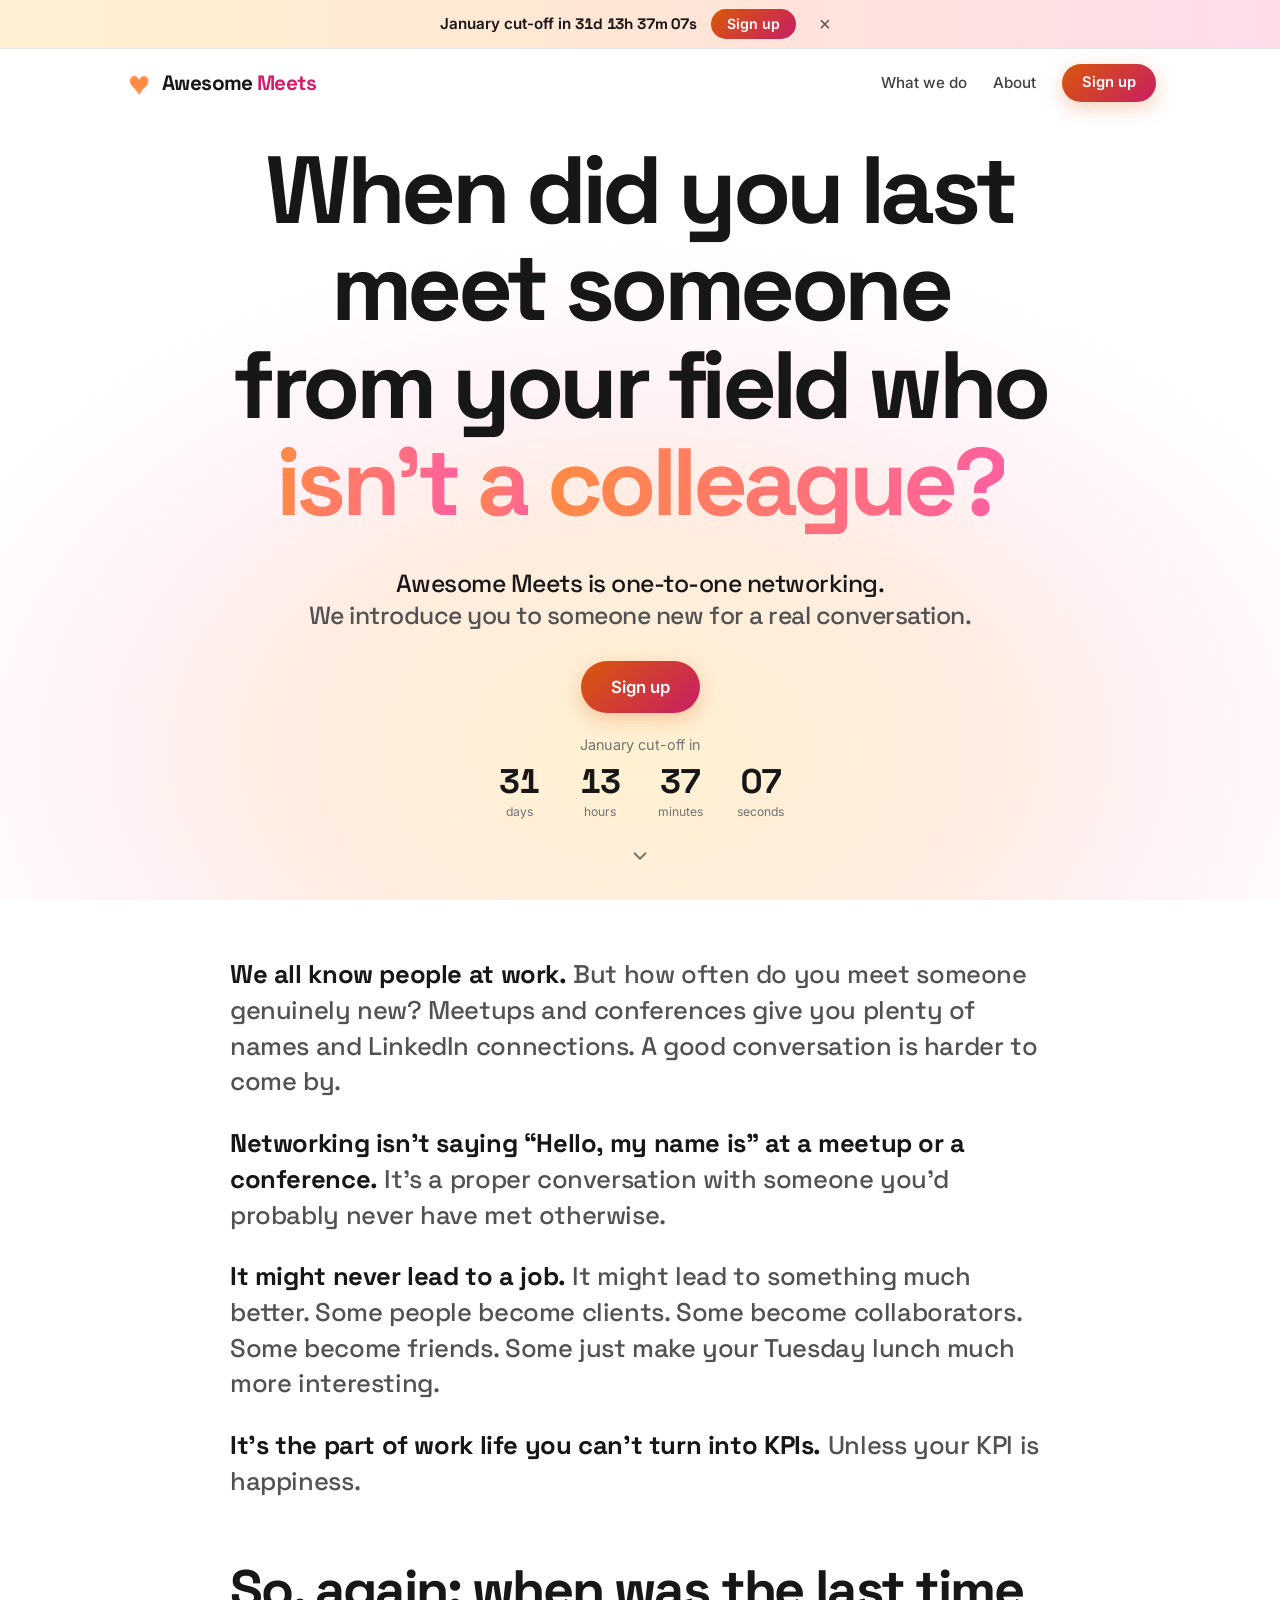
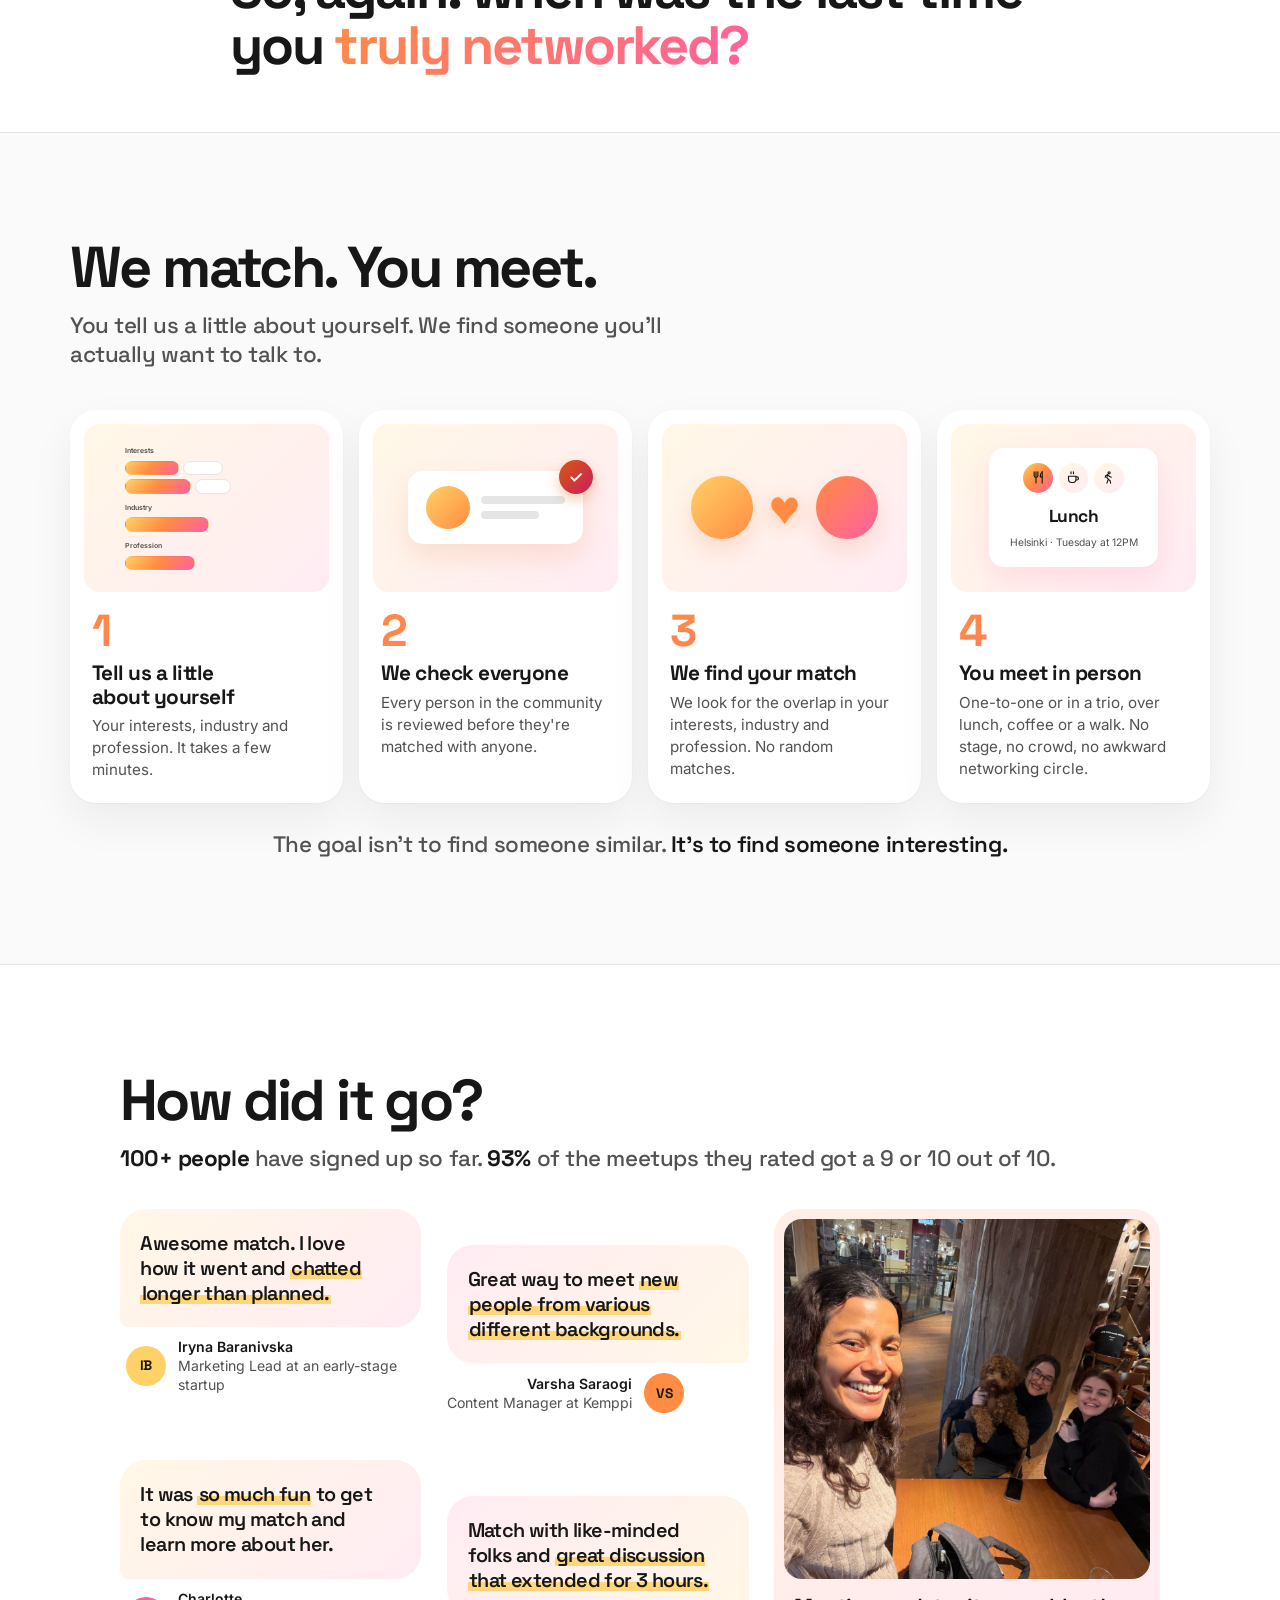
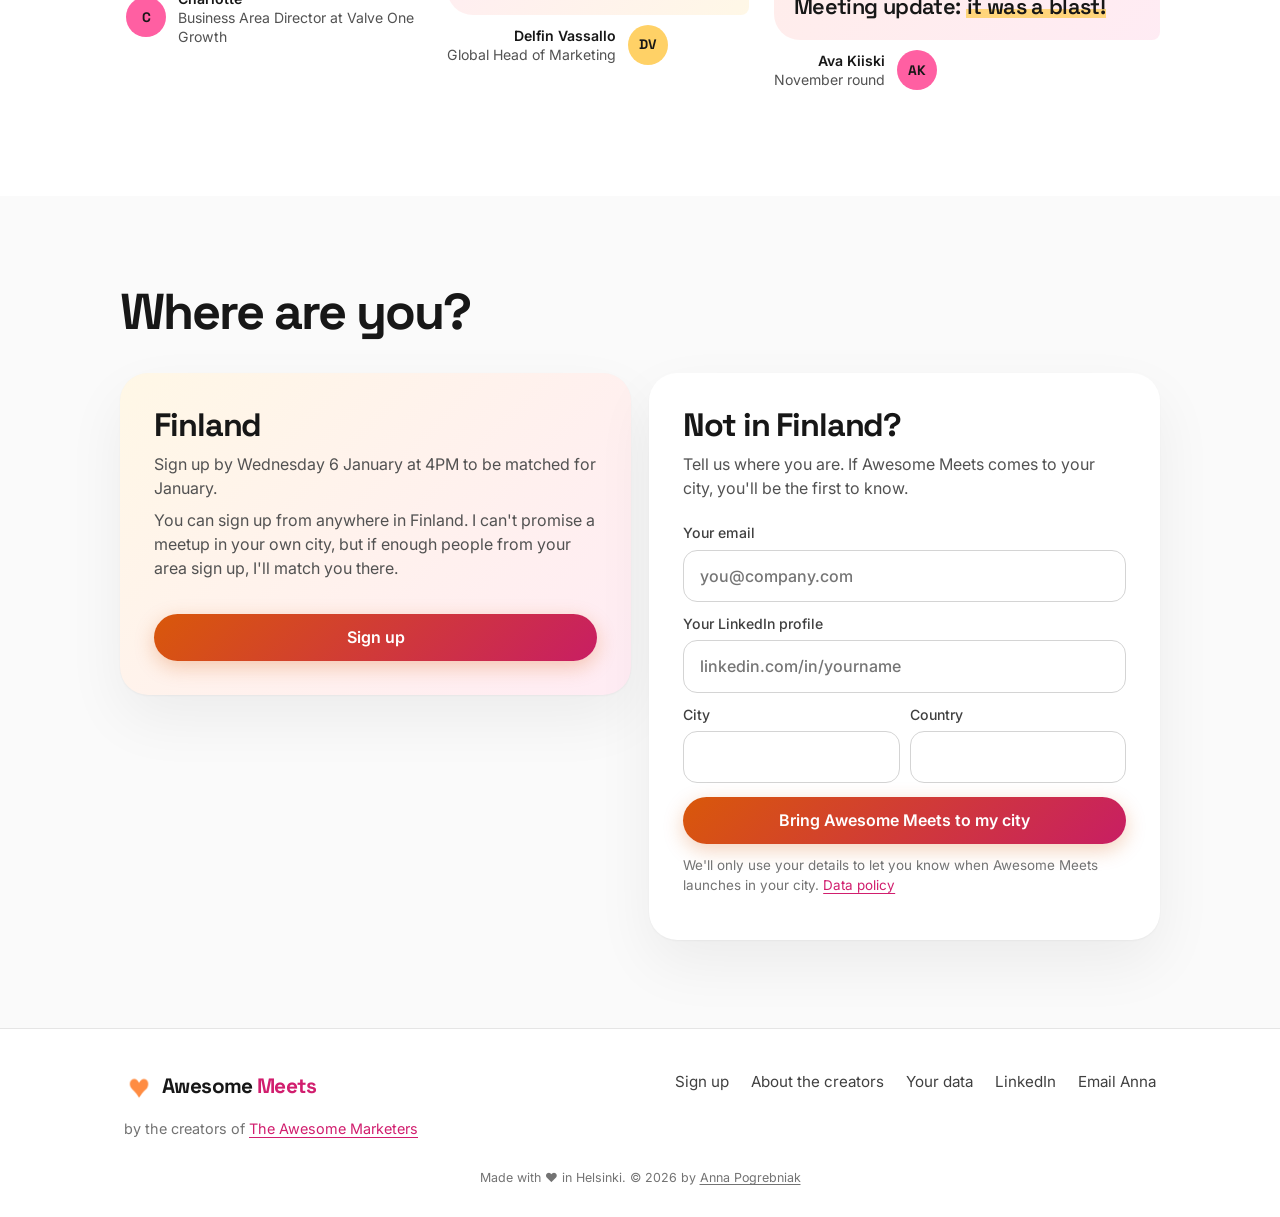
==== commit ab3476be: "Sign-ups never close: January takes over by itself on Friday 10AM, clearer cut-off wording, two more" ====
--- a/index.html
+++ b/index.html
@@ -13,7 +13,7 @@
     gtag('config', 'G-60GBR73KYC');
   </script>
   <script src="https://analytics.ahrefs.com/analytics.js" data-key="cfnnZfeMKl9oOXrEyxjwuw" async></script>
-  <meta name="am-version" content="2.61">
+  <meta name="am-version" content="2.62">
   <title>One-to-one networking in Helsinki | Awesome Meets</title>
   <meta name="description" content="Awesome Meets is one-to-one networking in Helsinki. We introduce you to someone new from your field, and you meet over lunch, coffee or a walk.">
   <link rel="canonical" href="https://awesomemeets.com/">
@@ -40,8 +40,8 @@
   <link href="https://fonts.googleapis.com/css2?family=Inter:wght@400;500;600&family=Space+Grotesk:wght@500;600;700&display=swap" rel="stylesheet">
   <!-- 'js' lets sections fade in as you scroll. If the homepage script never arrives, show everything after 4 seconds. -->
   <script>document.documentElement.className = 'js'; setTimeout(function () { if (!window.AMHome) document.documentElement.className = ''; }, 4000);</script>
-  <link rel="stylesheet" href="assets/css/site.css?v=2.61">
-  <link rel="stylesheet" href="assets/css/home.css?v=2.61">
+  <link rel="stylesheet" href="assets/css/site.css?v=2.62">
+  <link rel="stylesheet" href="assets/css/home.css?v=2.62">
 </head>
 <body class="home has-dock">
 
@@ -170,11 +170,17 @@
   <section class="said screen" id="said">
     <div class="said__in">
       <h2 class="reveal">How did it go?</h2>
-      <!-- Anna, 26 Nov 2026: "straight from the feedback" is icky, and the big 100+ under the quotes "looks out of place".
-           So the number moved up here, into one plain sentence, and the separate block under the quotes is gone.
-           100+ = sign-ups per round: 40 October + 42 November + 31 December on 26 Nov = 113. -->
-      <p class="said__lede reveal" style="--i:1"><strong>100+ people</strong> have signed up so far. Three of them reported back.</p>
-      <div class="said__chat said__chat--photo">
+      <!-- Anna, 26 Nov 2026: "straight from the feedback" is icky and the big 100+ under the quotes "looks out of place", so the
+           numbers live in this one sentence. 100+ = sign-ups per round: 40 October + 42 November + 31 December on 26 Nov = 113.
+           93% (Anna, 26 Nov: "say XX% rated the meeting at 9 or 10"): tab "Feedback" on 26 Nov has 27 scores for the question
+           "how likely are you to recommend" (17 October, 10 November), 25 of them a 9 or a 10 (21 tens, 4 nines, one 8, one 6).
+           Counted per meetup, so the line says "meetups". As an NPS that is 89. Recount when new feedback comes in. -->
+      <p class="said__lede reveal" style="--i:1"><strong>100+ people</strong> have signed up so far. <strong>93%</strong> of the meetups they rated got a 9 or 10 out of 10.</p>
+      <!-- Five messages: four quotes and a photo. Everyone ticked "I'm happy for Anna to share this feedback publicly" and confirmed
+           the name, job and company shown (tab "Feedback"), or sent the photo to be shared (Ava). Varsha's "Grat" is corrected to
+           "Great". Charlotte wrote "to get to know Alina": her match's name is replaced with "my match", because Alina has not
+           been asked. Delfin and Charlotte were added on 26 Nov 2026 (Anna: "also add Delfin's and Chatlotte's public feedback"). -->
+      <div class="said__chat said__chat--five">
         <figure class="said__msg said__msg--a reveal" style="--i:2">
           <blockquote class="said__bubble"><p>Awesome match. I love how it went and <mark>chatted longer than planned.</mark></p></blockquote>
           <figcaption class="said__who">
@@ -185,30 +191,38 @@
         <figure class="said__msg said__msg--b reveal" style="--i:3">
           <blockquote class="said__bubble"><p>Great way to meet <mark>new people from various different backgrounds.</mark></p></blockquote>
           <figcaption class="said__who">
-            <span class="said__face said__face--b" aria-hidden="true">VS</span>
+            <span class="said__face said__face--c" aria-hidden="true">VS</span>
             <span><strong>Varsha Saraogi</strong><br>Content Manager at Kemppi</span>
+          </figcaption>
+        </figure>
+        <figure class="said__msg said__msg--c reveal" style="--i:4">
+          <blockquote class="said__bubble"><p>It was <mark>so much fun</mark> to get to know my match and learn more about her.</p></blockquote>
+          <figcaption class="said__who">
+            <span class="said__face said__face--b" aria-hidden="true">C</span>
+            <span><strong>Charlotte</strong><br>Business Area Director at Valve One Growth</span>
+          </figcaption>
+        </figure>
+        <figure class="said__msg said__msg--d reveal" style="--i:5">
+          <blockquote class="said__bubble"><p>Match with like-minded folks and <mark>great discussion that extended for 3 hours.</mark></p></blockquote>
+          <figcaption class="said__who">
+            <span class="said__face said__face--a" aria-hidden="true">DV</span>
+            <span><strong>Delfin Vassallo</strong><br>Global Head of Marketing</span>
           </figcaption>
         </figure>
         <!-- Anna, 26 Nov 2026: "add this picture to the website with "Meeting update: it was a blast!" by Ava Kiiski" (November round,
              group 9). The photo is a re-encoded copy without any camera data (assets/img/meetup-ava-november.jpg, 1400 x 1050). -->
-        <figure class="said__msg said__msg--photo reveal" style="--i:4">
+        <figure class="said__msg said__msg--photo reveal" style="--i:6">
           <div class="said__bubble said__bubble--photo">
             <img class="said__photo" src="assets/img/meetup-ava-november.jpg" width="1400" height="1050" loading="lazy" decoding="async"
                  alt="Ava Kiiski taking a selfie at a café table with two other people, one holding a curly brown dog. Everyone is smiling.">
             <p>Meeting update: <mark>it was a blast!</mark></p>
           </div>
           <figcaption class="said__who">
-            <span class="said__face said__face--c" aria-hidden="true">AK</span>
+            <span class="said__face said__face--b" aria-hidden="true">AK</span>
             <span><strong>Ava Kiiski</strong><br>November round</span>
           </figcaption>
         </figure>
       </div>
-      <!-- Anna, 3 Nov 2026: "also mention how many people we connected (recalculate together with november people now, total sum of
-           sign ups)". From the Sheet on 3 Nov: 40 sign-ups for October + 42 for November = 82 (TEST rows and Anna's own left out);
-           16 people signed up for both, so 66 different people. "Sign-ups", not "people", so the number stays true. Update after December.
-           The "16 people came back for a second round." line was dropped (Anna, 3 Nov 2026: "no need to say this"), then Anna:
-           "say that we matched 80+ people so far": 40 matched in October + 41 in November = 81 (Sofia, the 42nd November sign-up,
-           is still waiting), counted per round, so someone matched in both rounds counts twice. -->
     </div>
   </section>
 
@@ -296,9 +310,9 @@
   <a class="btn btn--primary" href="join/" data-show="open" hidden>Sign up</a>
 </div>
 
-<script src="assets/js/config.js?v=2.61"></script>
-<script src="assets/js/site.js?v=2.61"></script>
-<script src="assets/js/home.js?v=2.61"></script>
+<script src="assets/js/config.js?v=2.62"></script>
+<script src="assets/js/site.js?v=2.62"></script>
+<script src="assets/js/home.js?v=2.62"></script>
 <!-- Buy Me a Coffee button (Anna's own embed code, 30 Sep 2026). Its phone position and message style are adjusted in site.css. -->
 <script data-name="BMC-Widget" data-cfasync="false" src="https://cdnjs.buymeacoffee.com/1.0.0/widget.prod.min.js" data-id="awesomemeets" data-description="Support me on Buy me a coffee!" data-message="Support Awesome Meets, one coffee at a time ☕️" data-color="#FF813F" data-position="Right" data-x_margin="18" data-y_margin="18"></script>
 </body>
--- a/assets/css/home.css
+++ b/assets/css/home.css
@@ -154,27 +154,37 @@
 .said__num { display: block; margin-bottom: 6px; }
 .said__line { display: block; text-wrap: balance; }
 
-/* the photo message (Anna, 26 Nov 2026): the two quotes stack on the left, the photo arrives on the right as the newest
-   message. The photo's height follows the screen height so the whole view still fits one screen. */
-.said__chat--photo { grid-template-columns: minmax(0, 1fr) minmax(0, 1.08fr); grid-template-rows: auto auto; gap: clamp(14px, 2.2vh, 24px) clamp(20px, 3vw, 40px); margin-top: clamp(20px, 4vh, 44px); }
-.said__chat--photo .said__msg--a { grid-column: 1; grid-row: 1; }
-.said__chat--photo .said__msg--b { grid-column: 1; grid-row: 2; margin-top: 0; margin-left: 10%; }
-.said__chat--photo .said__msg--photo { grid-column: 2; grid-row: 1 / span 2; }
-.said__chat--photo .said__bubble { padding: clamp(18px, 2.8vh, 28px) clamp(20px, 2.2vw, 30px); }
-.said__chat--photo .said__bubble p { font-size: clamp(1.15rem, min(3.1vh, 2.3vw), 1.7rem); }
-.said__chat--photo .said__who { margin-top: 12px; }
-.said__chat--photo .said__bubble--photo { padding: 10px 10px clamp(16px, 2.4vh, 22px); border-bottom-right-radius: 8px; background: linear-gradient(135deg, rgba(255, 140, 66, .14), rgba(255, 95, 162, .12)); }
-.said__photo { display: block; width: 100%; height: clamp(200px, 42vh, 460px); object-fit: cover; object-position: 50% 42%; border-radius: 22px; }
-.said__chat--photo .said__bubble--photo p { margin: clamp(12px, 1.8vh, 16px) 12px 0; }
+/* Five messages (Anna, 26 Nov 2026: Ava's photo, then Delfin's and Charlotte's feedback): two columns of quotes and the photo
+   on the right. The middle column sits a little lower, so it reads as a conversation. The photo's height follows the screen
+   height so the whole view still fits one screen. */
+.said__chat--five { grid-template-columns: minmax(0, 1fr) minmax(0, 1fr) minmax(0, 1.28fr); grid-template-rows: auto auto; gap: clamp(14px, 2.4vh, 26px) clamp(16px, 2vw, 28px); margin-top: clamp(20px, 4vh, 44px); }
+.said__chat--five .said__msg--a { grid-column: 1; grid-row: 1; }
+.said__chat--five .said__msg--c { grid-column: 1; grid-row: 2; }
+.said__chat--five .said__msg--b { grid-column: 2; grid-row: 1; margin-top: clamp(18px, 4vh, 40px); }
+.said__chat--five .said__msg--d { grid-column: 2; grid-row: 2; margin-top: clamp(18px, 4vh, 40px); }
+.said__chat--five .said__msg--photo { grid-column: 3; grid-row: 1 / span 2; }
+.said__chat--five .said__bubble { padding: clamp(16px, 2.4vh, 24px) clamp(18px, 1.6vw, 24px); border-radius: 26px; }
+.said__chat--five .said__bubble p { font-size: clamp(1.02rem, min(2.5vh, 1.55vw), 1.32rem); line-height: 1.26; }
+.said__chat--five .said__msg--a .said__bubble, .said__chat--five .said__msg--c .said__bubble { border-bottom-left-radius: 8px; }
+.said__chat--five .said__msg--b .said__bubble, .said__chat--five .said__msg--d .said__bubble { border-bottom-right-radius: 8px; background: linear-gradient(135deg, rgba(255, 95, 162, .12), rgba(255, 209, 102, .16)); }
+.said__chat--five .said__msg--d .said__who { justify-content: flex-end; text-align: right; padding: 0 6px 0 0; flex-direction: row-reverse; }
+.said__chat--five .said__who { margin-top: 10px; font-size: .88rem; }
+.said__chat--five .said__face { width: 40px; height: 40px; font-size: .86rem; }
+.said__chat--five .said__bubble--photo { padding: 10px 10px clamp(14px, 2.2vh, 20px); border-bottom-right-radius: 8px; background: linear-gradient(135deg, rgba(255, 140, 66, .14), rgba(255, 95, 162, .12)); }
+.said__photo { display: block; width: 100%; height: clamp(200px, 40vh, 440px); object-fit: cover; object-position: 50% 42%; border-radius: 18px; }
+.said__chat--five .said__bubble--photo p { margin: clamp(10px, 1.6vh, 14px) 10px 0; font-size: clamp(1.05rem, min(2.7vh, 1.7vw), 1.4rem); }
 .said__msg--photo .said__who { justify-content: flex-end; text-align: right; padding: 0 6px 0 0; flex-direction: row-reverse; }
 .said__face--c { background: var(--orange); }
 .said__lede strong { color: var(--gray-900); font-weight: 700; }
-.said__chat--photo + .said__count { margin-top: clamp(18px, 3.4vh, 40px); }
 @media (max-width: 720px) {
   .said__chat { grid-template-columns: minmax(0, 1fr); gap: 14px; margin-top: 18px; }
-  .said__chat--photo .said__msg--a, .said__chat--photo .said__msg--b, .said__chat--photo .said__msg--photo { grid-column: 1; grid-row: auto; }
-  .said__chat--photo .said__msg--b { margin-left: 8%; }
-  .said__chat--photo .said__msg--photo { margin-top: 6px; }
+  .said__chat--five .said__msg { grid-column: 1; grid-row: auto; margin-top: 0; }
+  .said__chat--five .said__msg--a, .said__chat--five .said__msg--c { margin-right: 8%; }
+  .said__chat--five .said__msg--b, .said__chat--five .said__msg--d { margin-left: 8%; }
+  .said__chat--five .said__msg--photo { order: 3; margin-top: 4px; }
+  .said__chat--five .said__msg--c { order: 4; }
+  .said__chat--five .said__msg--d { order: 5; }
+  .said__chat--five .said__bubble p { font-size: 1.1rem; }
   .said__photo { height: auto; aspect-ratio: 4 / 3; }
   .said__msg--a { margin-right: 8%; }
   .said__msg--b { margin-top: 0; margin-left: 8%; }
@@ -212,8 +222,8 @@
 /* short laptop screens: tighten the two city cards so that view still fits */
 @media (min-width: 901px) and (max-height: 780px) {
   .where.screen { padding-block: 18px; }
-  .said.screen { padding-block: 26px; }
-  .said__chat--photo .said__photo { height: 38vh; }
+  .said.screen { padding-block: 22px; }
+  .said__chat--five .said__photo { height: 36vh; }
   .cities { margin-top: 16px; }
   .city { padding: 20px 24px; }
   .city form { gap: 8px; margin-top: 12px; }
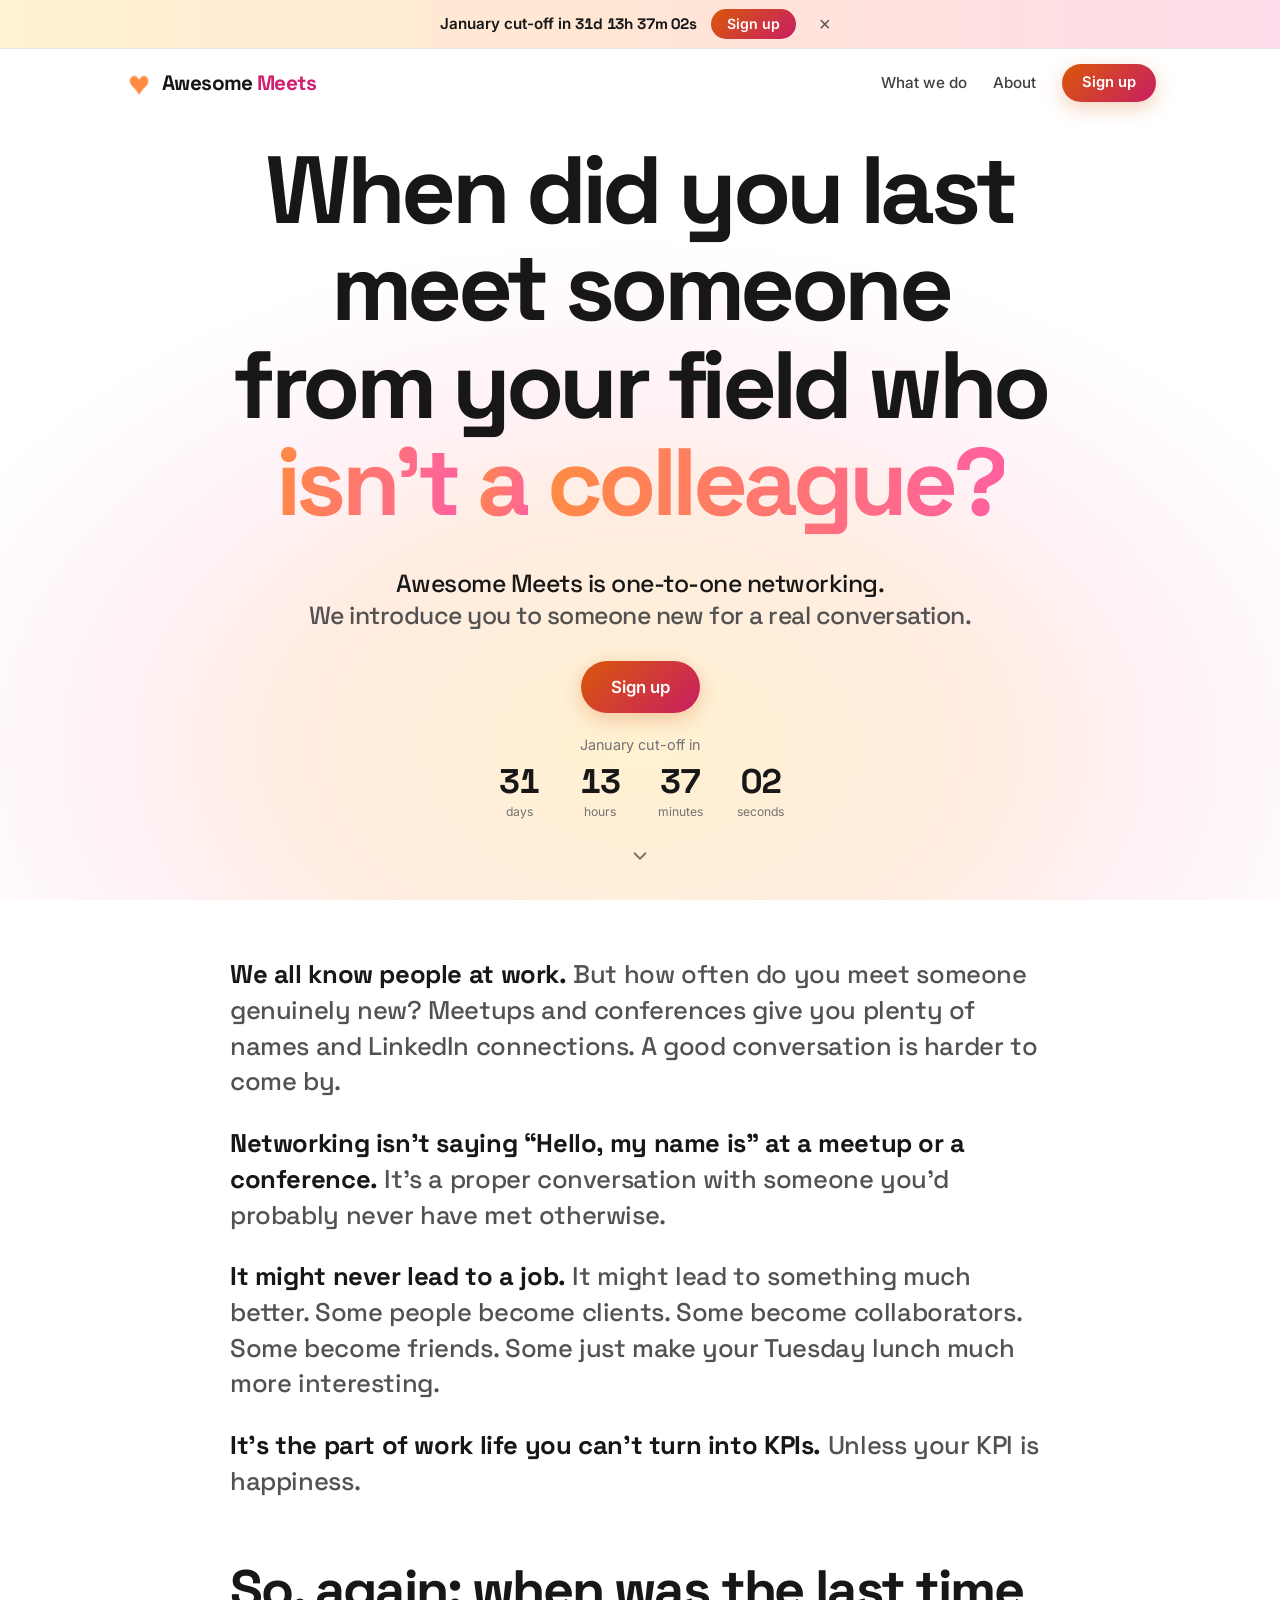
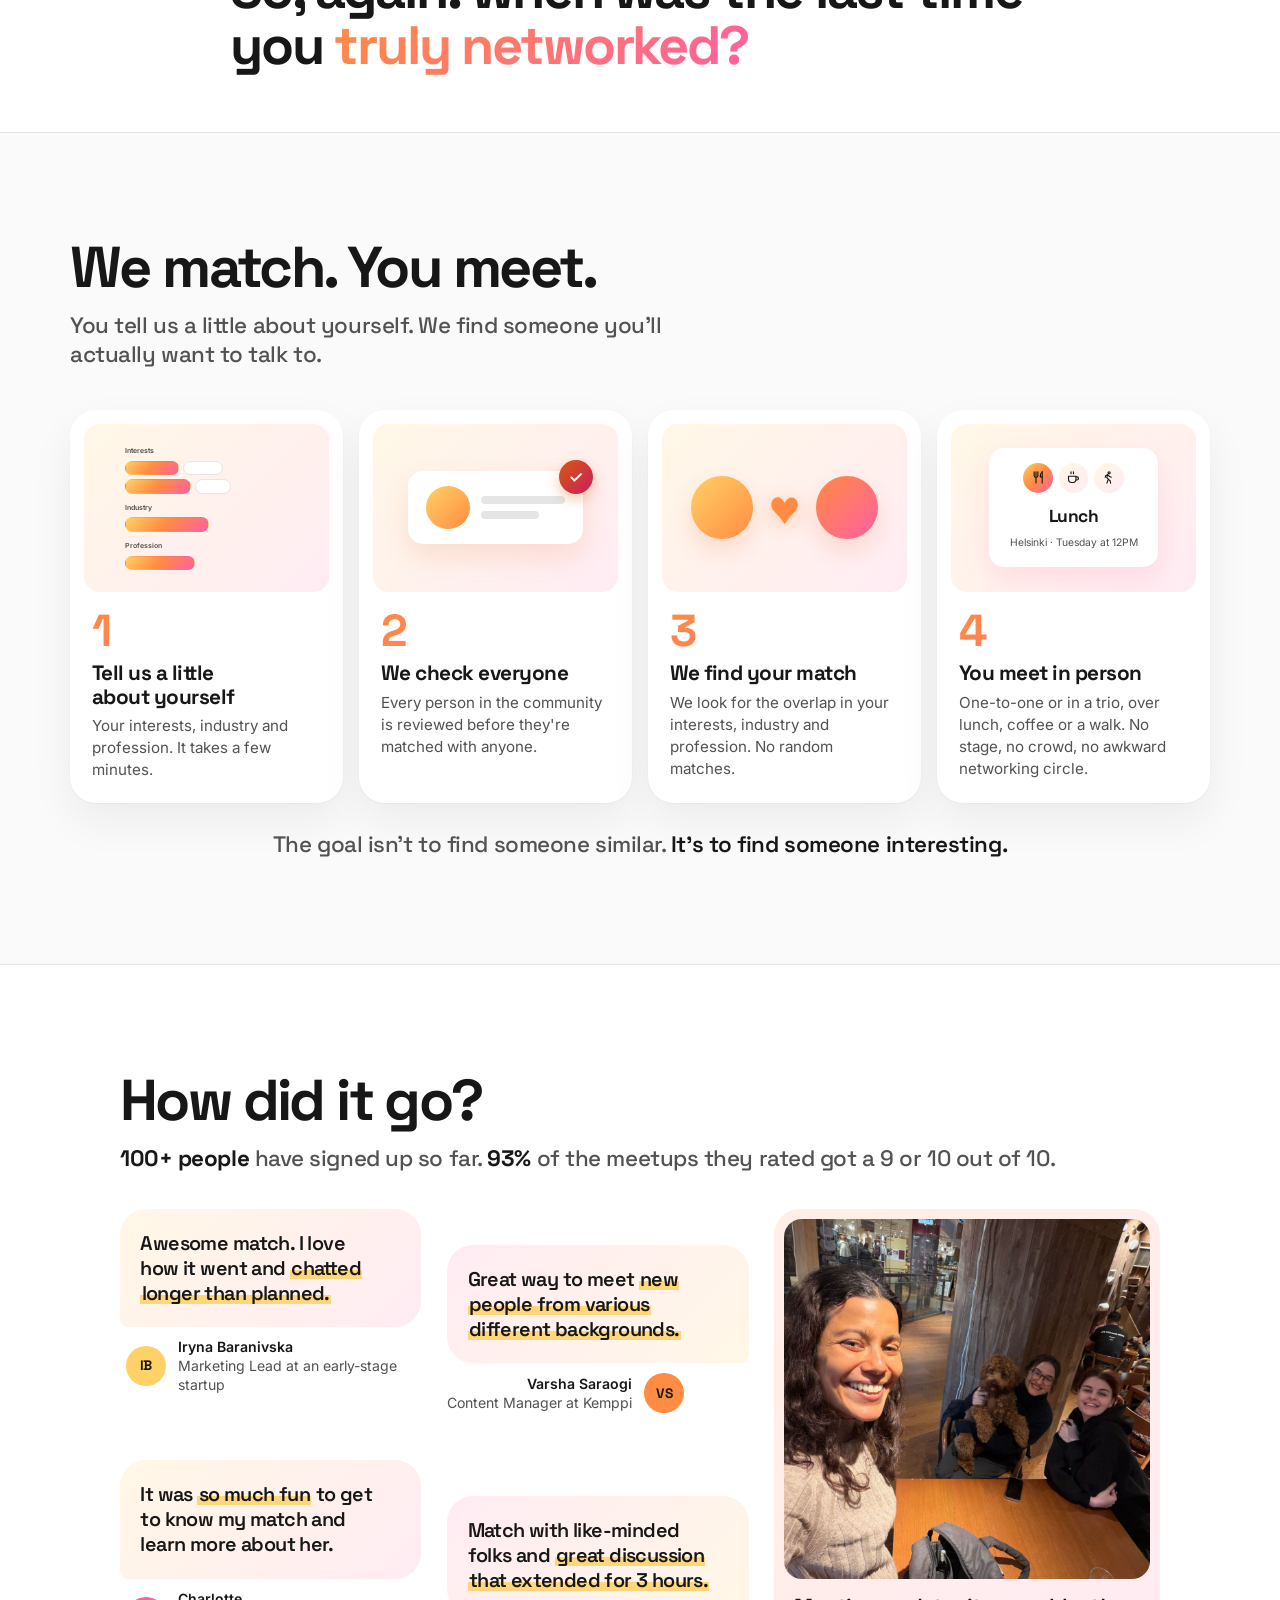
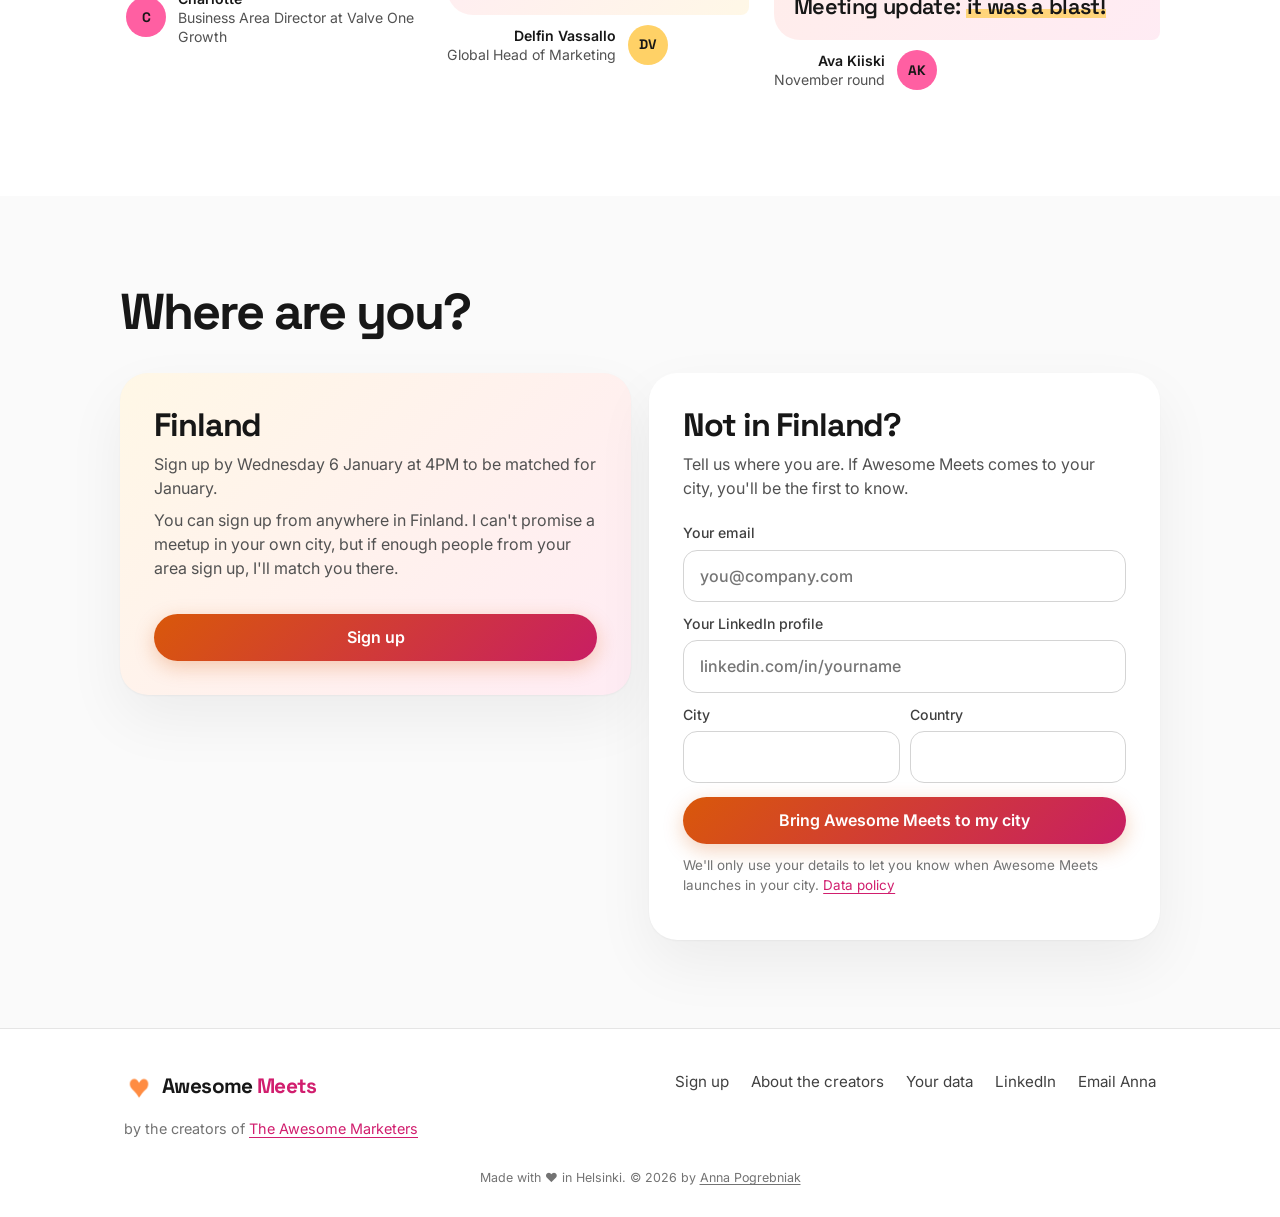
==== commit 475aba53: "Sign-up page: the form starts on the first screen on a phone, the letter and real feedback sit besid" ====
--- a/index.html
+++ b/index.html
@@ -13,7 +13,7 @@
     gtag('config', 'G-60GBR73KYC');
   </script>
   <script src="https://analytics.ahrefs.com/analytics.js" data-key="cfnnZfeMKl9oOXrEyxjwuw" async></script>
-  <meta name="am-version" content="2.62">
+  <meta name="am-version" content="2.63">
   <title>One-to-one networking in Helsinki | Awesome Meets</title>
   <meta name="description" content="Awesome Meets is one-to-one networking in Helsinki. We introduce you to someone new from your field, and you meet over lunch, coffee or a walk.">
   <link rel="canonical" href="https://awesomemeets.com/">
@@ -40,8 +40,8 @@
   <link href="https://fonts.googleapis.com/css2?family=Inter:wght@400;500;600&family=Space+Grotesk:wght@500;600;700&display=swap" rel="stylesheet">
   <!-- 'js' lets sections fade in as you scroll. If the homepage script never arrives, show everything after 4 seconds. -->
   <script>document.documentElement.className = 'js'; setTimeout(function () { if (!window.AMHome) document.documentElement.className = ''; }, 4000);</script>
-  <link rel="stylesheet" href="assets/css/site.css?v=2.62">
-  <link rel="stylesheet" href="assets/css/home.css?v=2.62">
+  <link rel="stylesheet" href="assets/css/site.css?v=2.63">
+  <link rel="stylesheet" href="assets/css/home.css?v=2.63">
 </head>
 <body class="home has-dock">
 
@@ -310,9 +310,9 @@
   <a class="btn btn--primary" href="join/" data-show="open" hidden>Sign up</a>
 </div>
 
-<script src="assets/js/config.js?v=2.62"></script>
-<script src="assets/js/site.js?v=2.62"></script>
-<script src="assets/js/home.js?v=2.62"></script>
+<script src="assets/js/config.js?v=2.63"></script>
+<script src="assets/js/site.js?v=2.63"></script>
+<script src="assets/js/home.js?v=2.63"></script>
 <!-- Buy Me a Coffee button (Anna's own embed code, 30 Sep 2026). Its phone position and message style are adjusted in site.css. -->
 <script data-name="BMC-Widget" data-cfasync="false" src="https://cdnjs.buymeacoffee.com/1.0.0/widget.prod.min.js" data-id="awesomemeets" data-description="Support me on Buy me a coffee!" data-message="Support Awesome Meets, one coffee at a time ☕️" data-color="#FF813F" data-position="Right" data-x_margin="18" data-y_margin="18"></script>
 </body>
--- a/assets/css/site.css
+++ b/assets/css/site.css
@@ -299,6 +299,54 @@
 .am-letter ol { list-style: decimal; padding-left: 22px; margin-bottom: 12px; }
 .am-letter li { margin-bottom: 4px; }
 .am-letter .am-sign { font-family: var(--font-heading); font-weight: 600; margin-bottom: 0; color: var(--gray-900); }
+/* ---- the sign-up page while a round is open (Anna, 26 Nov 2026: the form has to start above the scroll on a phone, with
+   feedback on the page). A short hero, the form straight after it, the letter and the feedback beside the form on a
+   computer and below it on a phone. The waitlist state keeps the roomy hero. ---- */
+.hero--join { padding-block: 52px 44px; }
+html[data-am-state="open"] .hero--join { padding-block: 26px 22px; }
+html[data-am-state="open"] .hero--join h1 { margin-top: 0; max-width: none; font-size: clamp(1.75rem, 4.6vw, 2.9rem); }
+html[data-am-state="open"] .hero--join .hero__lede { margin-top: 10px; font-size: 1.02rem; text-wrap: balance; }
+html[data-am-state="open"] .hero--join .am-live { max-width: none; margin-top: 8px; padding: 0; background: none; box-shadow: none; border-radius: 0; }
+html[data-am-state="open"] .hero--join .am-live__row { flex-wrap: wrap; align-items: baseline; gap: 4px 10px; }
+html[data-am-state="open"] .hero--join .am-live__item { flex: 0 0 auto; flex-direction: row; align-items: baseline; gap: 5px; }
+html[data-am-state="open"] .hero--join .am-live__num { font-size: 1.02rem; line-height: 1.4; background: none; -webkit-background-clip: border-box; background-clip: border-box; color: var(--gray-900); }
+html[data-am-state="open"] .hero--join .am-live__label { margin-top: 0; font-size: .95rem; color: var(--gray-600); }
+html[data-am-state="open"] .hero--join .am-live__sep { align-self: center; width: 4px; height: 4px; border-radius: 50%; background: var(--orange); }
+html[data-am-state="open"] .hero--join .am-live__bar, html[data-am-state="open"] .hero--join .am-live__foot { display: none; }
+.join-quote { margin: 12px auto 0; font-size: .95rem; line-height: 1.4; color: var(--gray-600); }
+.join-quote__text { font-family: var(--font-heading); font-weight: 600; letter-spacing: -.01em; color: var(--gray-900); white-space: nowrap; }
+.join-quote__who { white-space: nowrap; }
+.section--join { padding-block: 28px 72px; }
+.am-wrap--join { max-width: 1040px; display: grid; grid-template-columns: minmax(0, 1.2fr) minmax(0, .8fr); gap: 28px; align-items: start; }
+.am-side { display: grid; gap: 20px; }
+.am-side .am-letter { margin-bottom: 0; }
+.am-seen { margin-top: 18px; }
+.am-said { display: grid; gap: 14px; }
+.am-said__stat { font-family: var(--font-heading); font-weight: 500; font-size: 1.05rem; line-height: 1.35; letter-spacing: -.015em; color: var(--gray-600); }
+.am-said__stat strong { color: var(--gray-900); font-weight: 700; }
+.am-said__msg { margin: 0; }
+.am-said__msg blockquote { margin: 0; padding: 16px 20px; border-radius: 22px 22px 22px 8px; background: var(--gradient-subtle); }
+.am-said__msg--b blockquote { border-radius: 22px 22px 8px 22px; background: linear-gradient(135deg, rgba(255, 95, 162, .12), rgba(255, 209, 102, .16)); }
+.am-said__msg p { margin: 0; font-family: var(--font-heading); font-weight: 600; font-size: 1.08rem; line-height: 1.28; letter-spacing: -.02em; color: var(--gray-900); text-wrap: balance; }
+.am-said__msg mark, .am-said__photo mark { color: inherit; background: linear-gradient(transparent 58%, rgba(255, 209, 102, .85) 58%, rgba(255, 209, 102, .85) 92%, transparent 92%); padding: 0 .06em; }
+.am-said figcaption { margin-top: 8px; padding-inline: 6px; font-size: .86rem; line-height: 1.35; color: var(--gray-600); text-wrap: balance; }
+.am-said__msg--b figcaption { text-align: right; }
+.am-said figcaption strong { color: var(--gray-900); font-weight: 600; }
+.am-said__photo { margin: 0; }
+.am-said__photo img { display: block; width: 100%; height: auto; aspect-ratio: 16 / 10; object-fit: cover; object-position: 50% 40%; border-radius: 18px; }
+@media (max-width: 900px) {
+  .am-wrap--join { max-width: 760px; grid-template-columns: minmax(0, 1fr); }
+}
+@media (max-width: 600px) {
+  html[data-am-state="open"] .hero--join { padding-block: 18px 16px; }
+  html[data-am-state="open"] .hero--join .hero__lede { font-size: .98rem; }
+  .join-quote { margin-top: 10px; font-size: .9rem; }
+  .join-quote__text, .join-quote__who { display: block; }
+  .section--join { padding-block: 14px 56px; }
+  .section--join .am-card { padding: 20px 18px 24px; }
+  .section--join .am-progress { margin-bottom: 18px; }
+  .section--join .am-step__intro { margin-bottom: 18px; }
+}
 .am-step { display: none; }
 .am-step.is-active { display: block; }
 .am-step__title { font-size: 1.5rem; margin-bottom: 6px; }
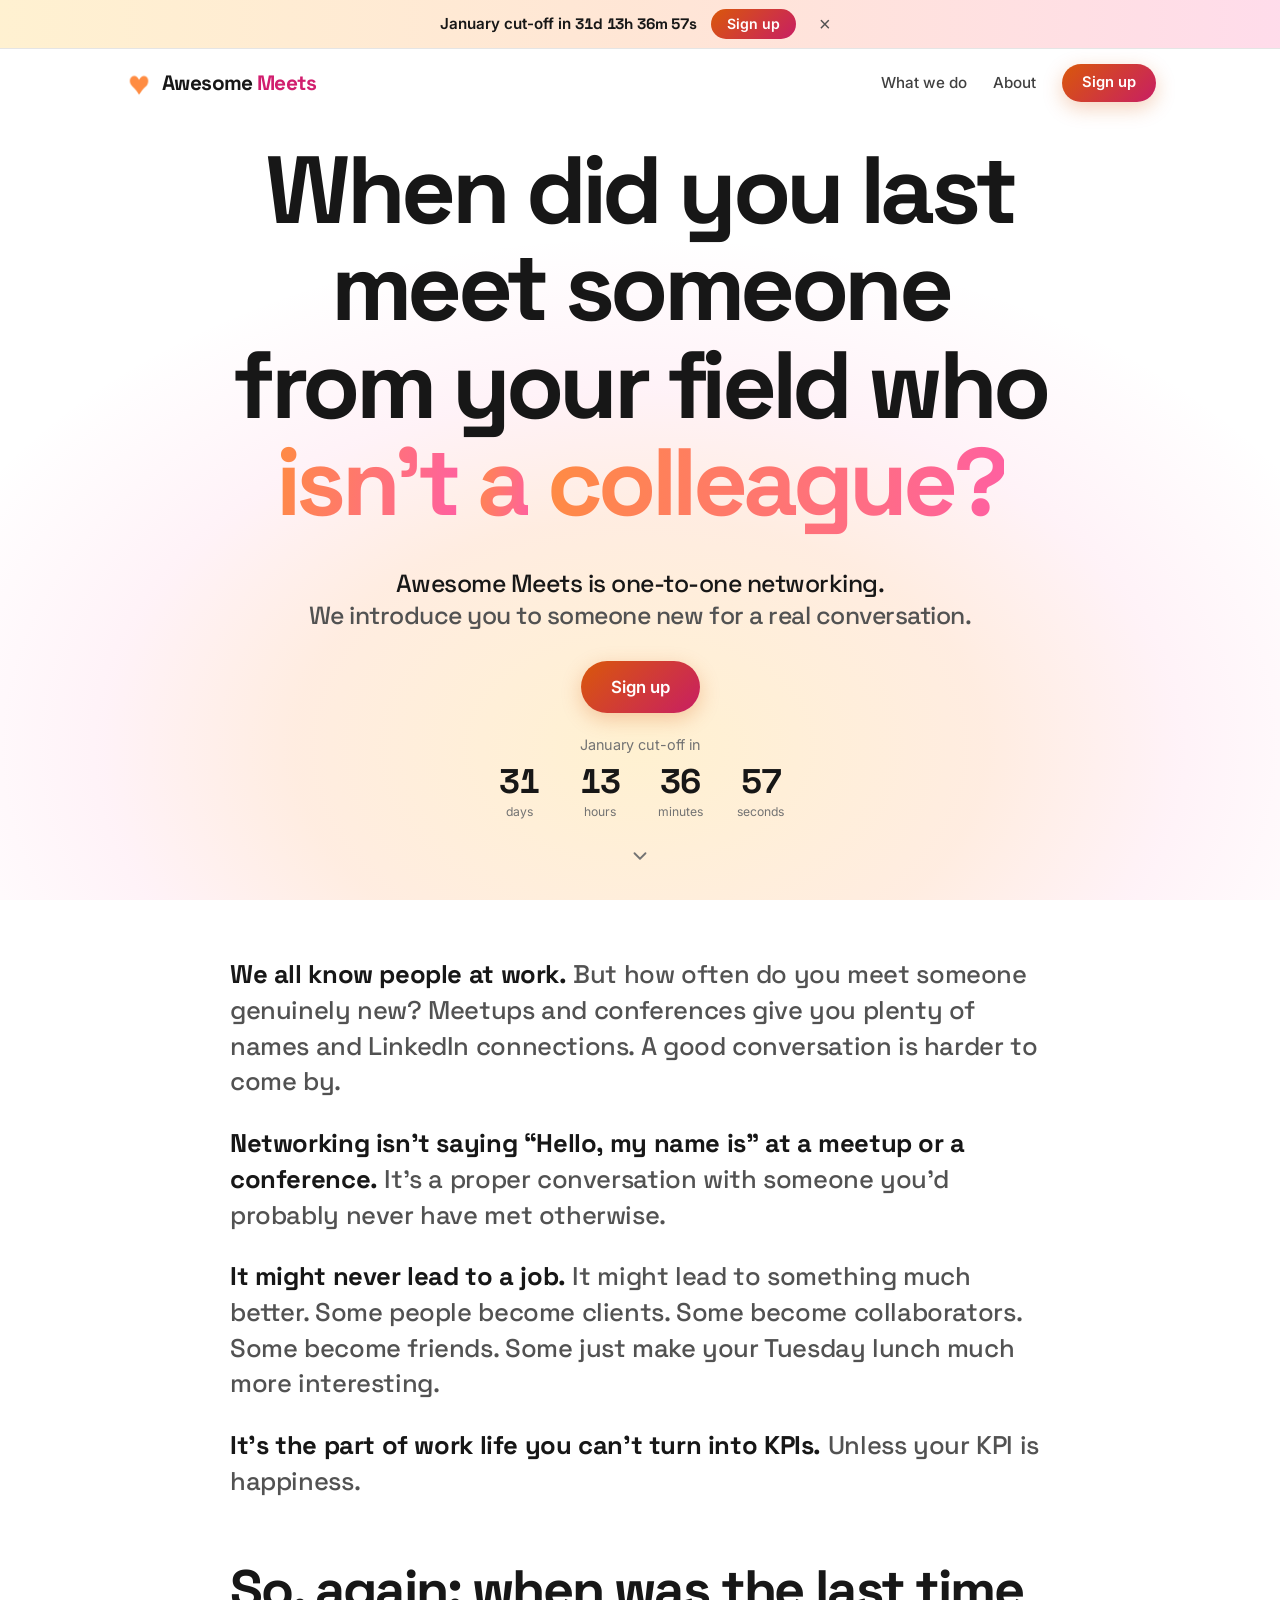
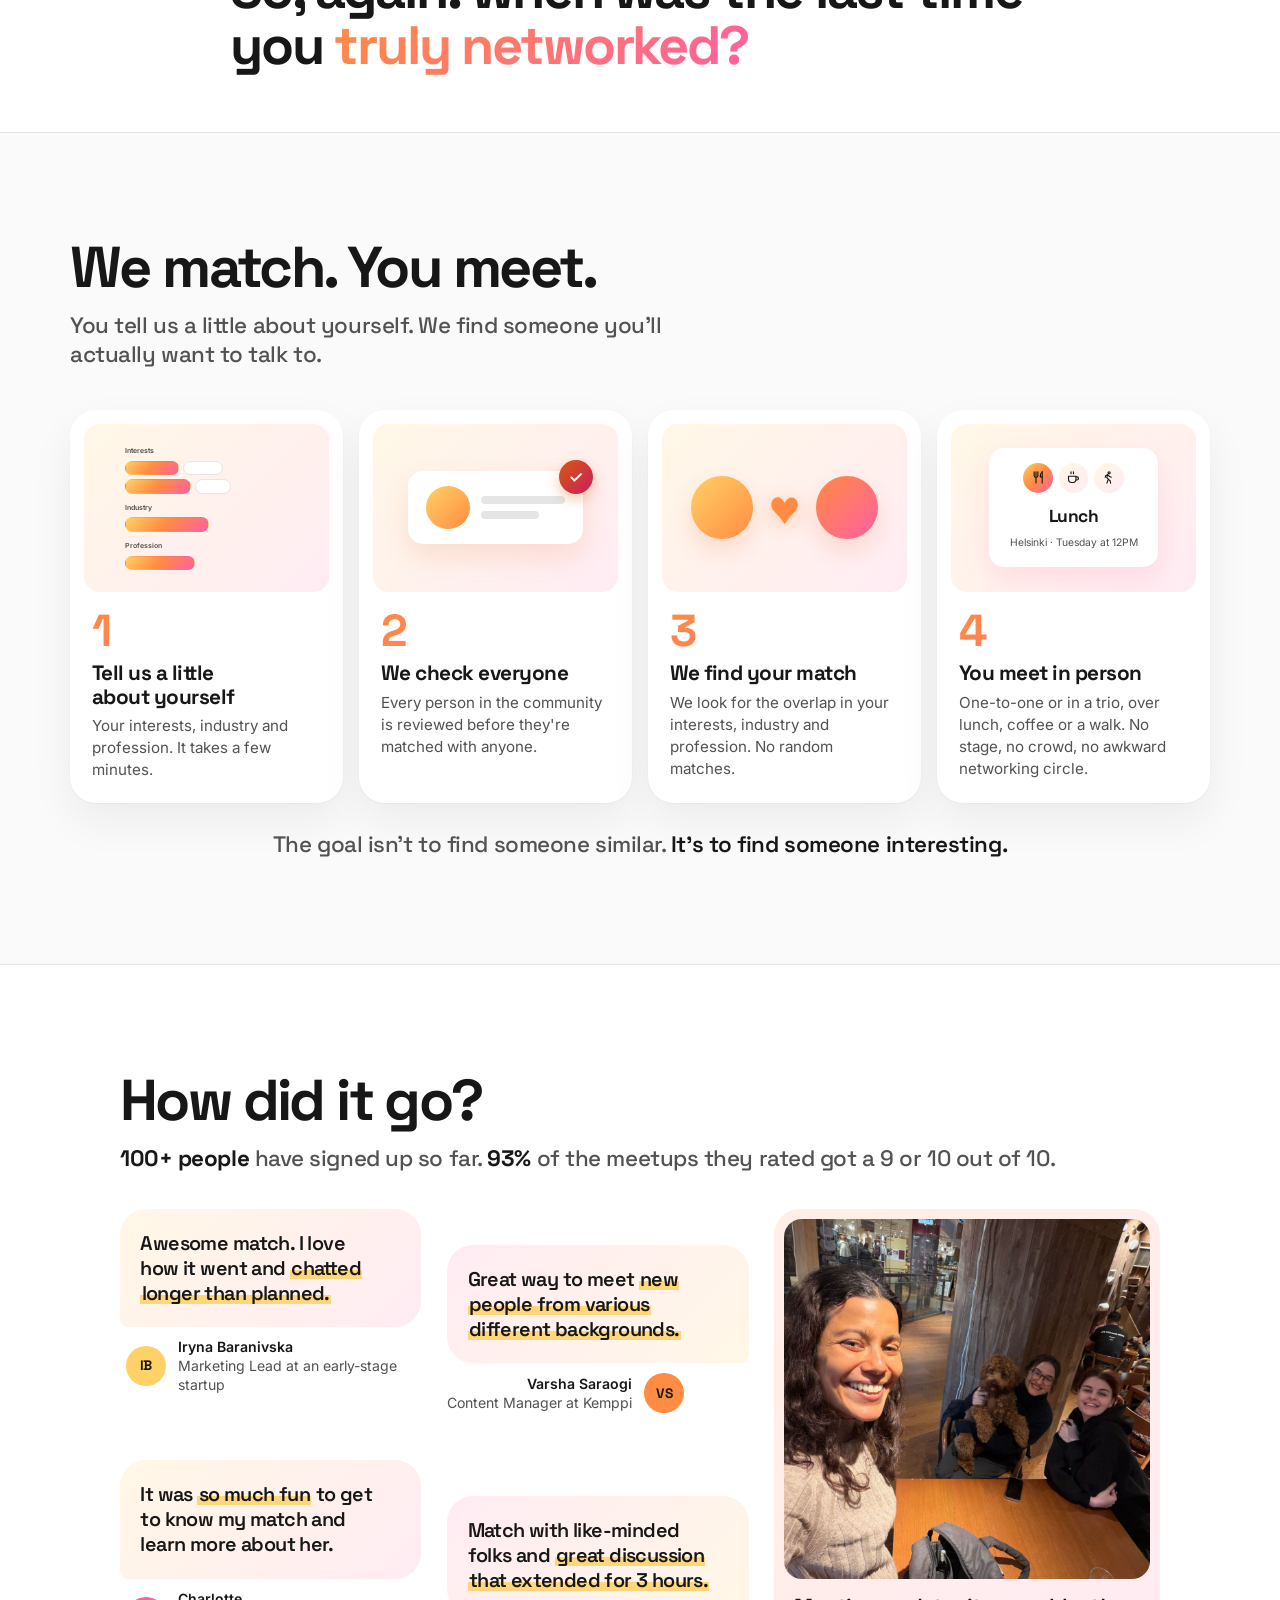
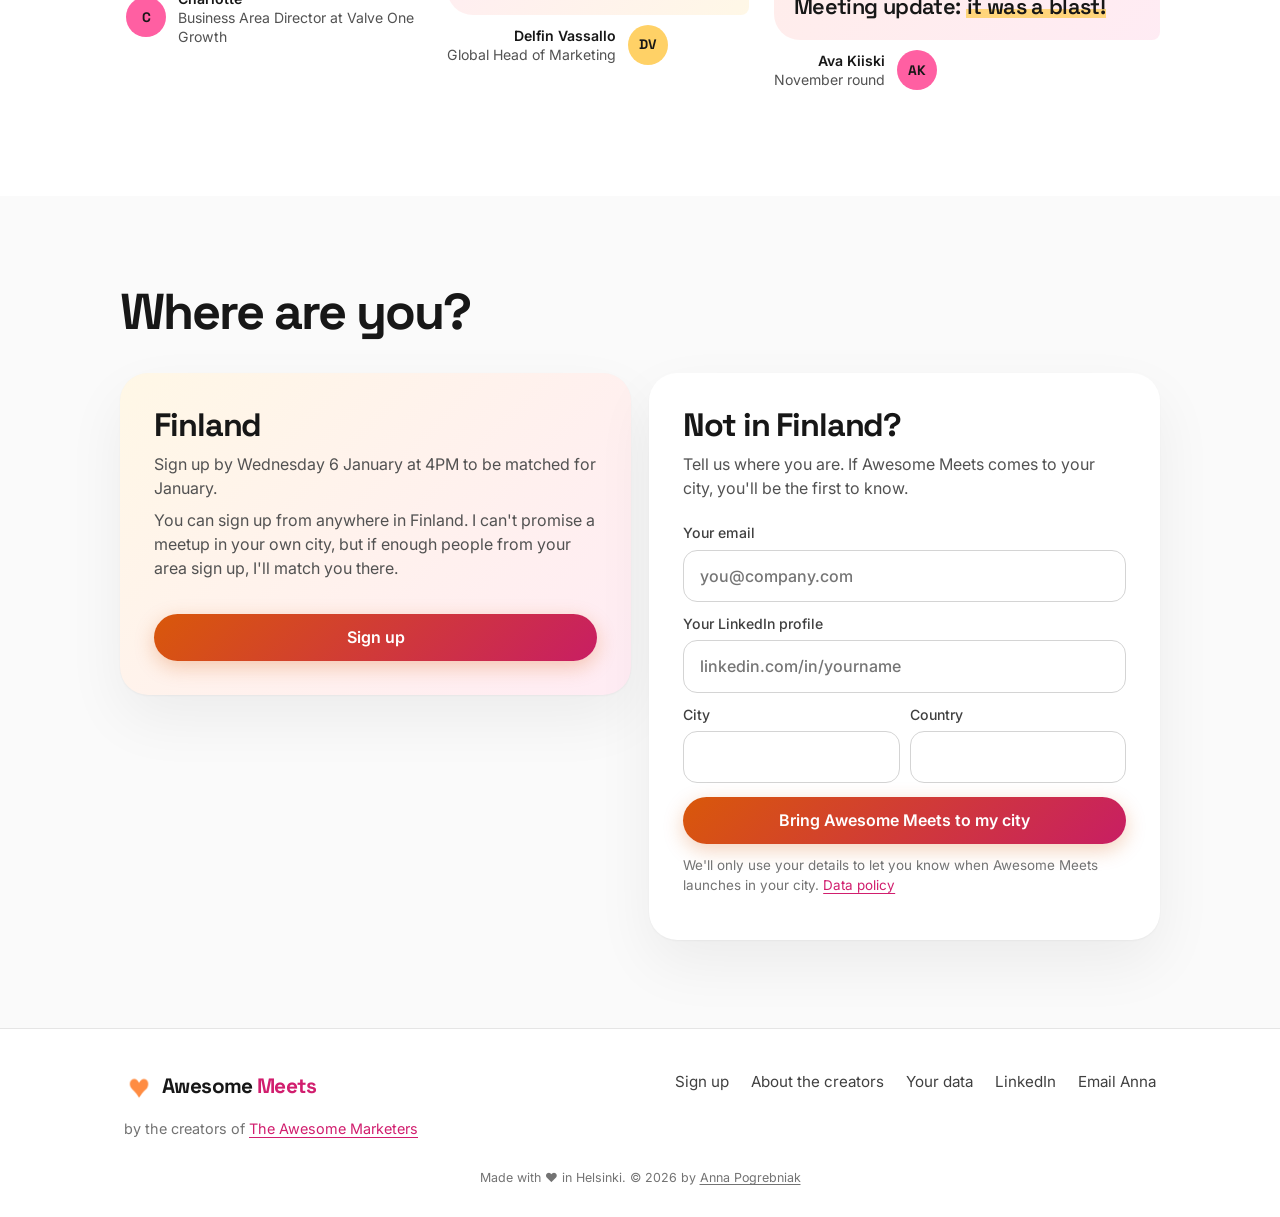
==== commit 1340bd35: "Sign-up form: "Other" industry field, yes/no "stay in" question, folded data box, new deletion wordi" ====
--- a/index.html
+++ b/index.html
@@ -13,7 +13,7 @@
     gtag('config', 'G-60GBR73KYC');
   </script>
   <script src="https://analytics.ahrefs.com/analytics.js" data-key="cfnnZfeMKl9oOXrEyxjwuw" async></script>
-  <meta name="am-version" content="2.63">
+  <meta name="am-version" content="2.64">
   <title>One-to-one networking in Helsinki | Awesome Meets</title>
   <meta name="description" content="Awesome Meets is one-to-one networking in Helsinki. We introduce you to someone new from your field, and you meet over lunch, coffee or a walk.">
   <link rel="canonical" href="https://awesomemeets.com/">
@@ -40,8 +40,8 @@
   <link href="https://fonts.googleapis.com/css2?family=Inter:wght@400;500;600&family=Space+Grotesk:wght@500;600;700&display=swap" rel="stylesheet">
   <!-- 'js' lets sections fade in as you scroll. If the homepage script never arrives, show everything after 4 seconds. -->
   <script>document.documentElement.className = 'js'; setTimeout(function () { if (!window.AMHome) document.documentElement.className = ''; }, 4000);</script>
-  <link rel="stylesheet" href="assets/css/site.css?v=2.63">
-  <link rel="stylesheet" href="assets/css/home.css?v=2.63">
+  <link rel="stylesheet" href="assets/css/site.css?v=2.64">
+  <link rel="stylesheet" href="assets/css/home.css?v=2.64">
 </head>
 <body class="home has-dock">
 
@@ -310,9 +310,9 @@
   <a class="btn btn--primary" href="join/" data-show="open" hidden>Sign up</a>
 </div>
 
-<script src="assets/js/config.js?v=2.63"></script>
-<script src="assets/js/site.js?v=2.63"></script>
-<script src="assets/js/home.js?v=2.63"></script>
+<script src="assets/js/config.js?v=2.64"></script>
+<script src="assets/js/site.js?v=2.64"></script>
+<script src="assets/js/home.js?v=2.64"></script>
 <!-- Buy Me a Coffee button (Anna's own embed code, 30 Sep 2026). Its phone position and message style are adjusted in site.css. -->
 <script data-name="BMC-Widget" data-cfasync="false" src="https://cdnjs.buymeacoffee.com/1.0.0/widget.prod.min.js" data-id="awesomemeets" data-description="Support me on Buy me a coffee!" data-message="Support Awesome Meets, one coffee at a time ☕️" data-color="#FF813F" data-position="Right" data-x_margin="18" data-y_margin="18"></script>
 </body>
--- a/assets/css/site.css
+++ b/assets/css/site.css
@@ -365,6 +365,15 @@
 .am-list--2 { grid-template-columns: repeat(2, minmax(0, 1fr)); }
 .am-option { display: flex; align-items: center; gap: 12px; padding: 12px 16px; border: 2px solid var(--gray-200); border-radius: var(--radius-md); cursor: pointer; transition: border-color .2s, background .2s; font-size: .95rem; min-height: 48px; }
 .am-option:hover { border-color: var(--gray-300); }
+/* the two buttons on the "take me off the list" page (leave/): one under the other, and a long label may wrap */
+.lv__choices { display: grid; gap: 12px; justify-items: center; margin: 4px 0 18px; }
+.lv__choices .btn { max-width: 100%; white-space: normal; text-align: center; text-wrap: balance; }
+/* "Want to stay in for the next rounds?": the one question on the last step that stands out (Anna, 27 Nov 2026) */
+.am-keep { padding: 18px 20px 20px; border-radius: var(--radius-md); background: var(--gradient-subtle); }
+.am-keep .am-q__label { font-size: 1.05rem; }
+.am-keep .am-option { background: var(--white); }
+/* "Other" industry: the field that shows in the list right after "Other" (Anna, 27 Nov 2026) */
+.am-other input[type="text"] { height: 100%; min-height: 48px; border-radius: var(--radius-md); font-size: .95rem; }
 .am-option input { width: 18px; height: 18px; accent-color: var(--pink-deep); flex-shrink: 0; margin: 0; }
 .am-option:has(input:checked) { border-color: var(--pink-deep); background: var(--gradient-subtle); }
 .am-option:has(input:focus-visible) { box-shadow: 0 0 0 3px rgba(209, 30, 110, .2); }
@@ -387,9 +396,13 @@
 .am-day__label { font-family: var(--font-heading); font-weight: 600; font-size: .92rem; color: var(--gray-900); }
 .am-day .am-chips { gap: 6px; }
 .am-day .am-chip span { padding: 7px 12px; font-size: .82rem; }
-.am-datanote { border: 1px solid var(--gray-200); border-radius: var(--radius-md); padding: 20px 24px; margin: 8px 0 20px; background: var(--gray-50); }
-.am-datanote h3 { font-size: 1.05rem; margin-bottom: 10px; }
-.am-datanote ul { list-style: disc; padding-left: 20px; color: var(--gray-700); font-size: .9rem; }
+/* folded by default, the title is the line to press (Anna, 27 Nov 2026) */
+.am-datanote { border: 1px solid var(--gray-200); border-radius: var(--radius-md); margin: 8px 0 20px; background: var(--gray-50); }
+.am-datanote summary { display: flex; align-items: center; justify-content: space-between; gap: 12px; padding: 16px 24px; list-style: none; cursor: pointer; font-family: var(--font-heading); font-weight: 600; font-size: 1.05rem; color: var(--gray-900); }
+.am-datanote summary::-webkit-details-marker { display: none; }
+.am-datanote summary::after { content: "+"; flex-shrink: 0; font-family: var(--font-body); font-weight: 500; font-size: 1.3rem; line-height: 1; color: var(--gray-600); }
+.am-datanote[open] summary::after { content: "−"; }
+.am-datanote ul { list-style: disc; margin: 0 24px 20px; padding-left: 20px; color: var(--gray-700); font-size: .9rem; }
 .am-datanote li { margin-bottom: 8px; }
 /* ---------- the bar pinned to the top while a round is open (inside the sticky header; site.js adds it) ---------- */
 .topbar { background: linear-gradient(90deg, rgba(255, 209, 102, .30), rgba(255, 140, 66, .22) 50%, rgba(255, 95, 162, .22)), var(--white); border-bottom: 1px solid var(--gray-200); }
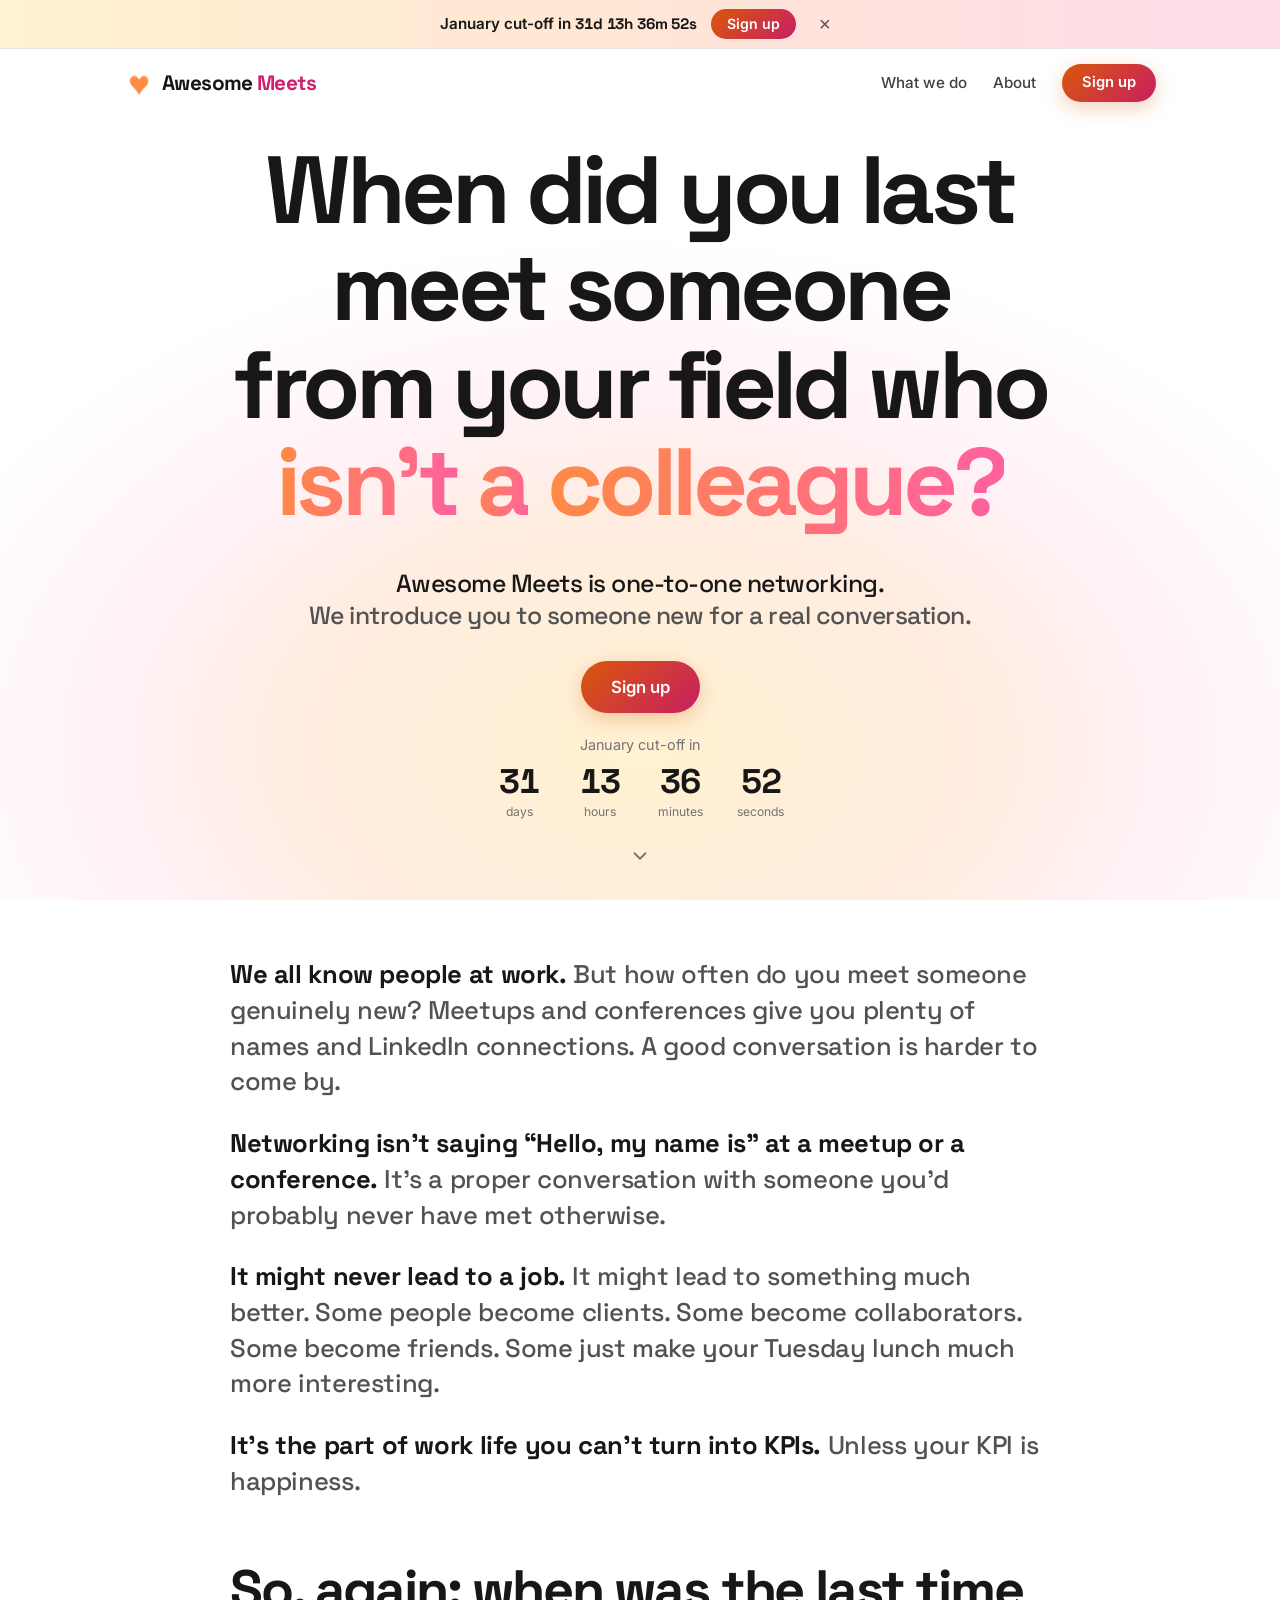
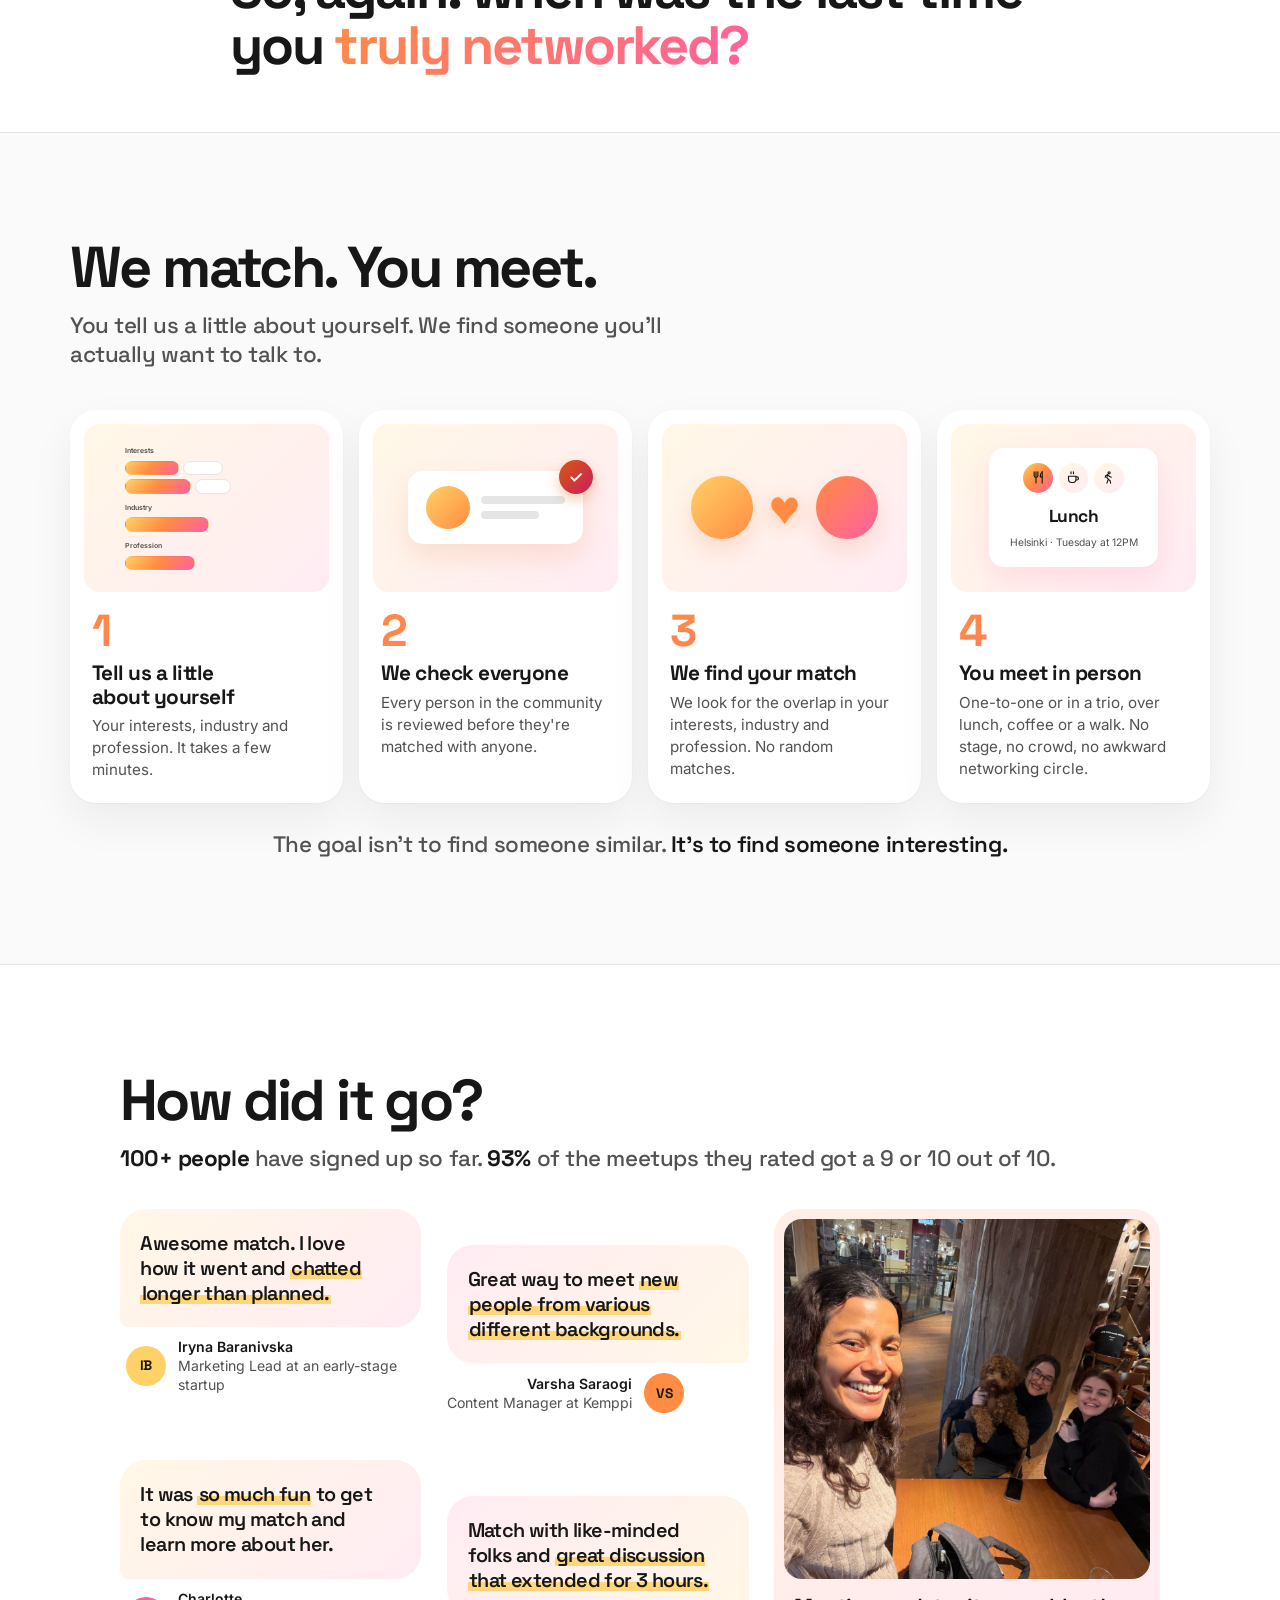
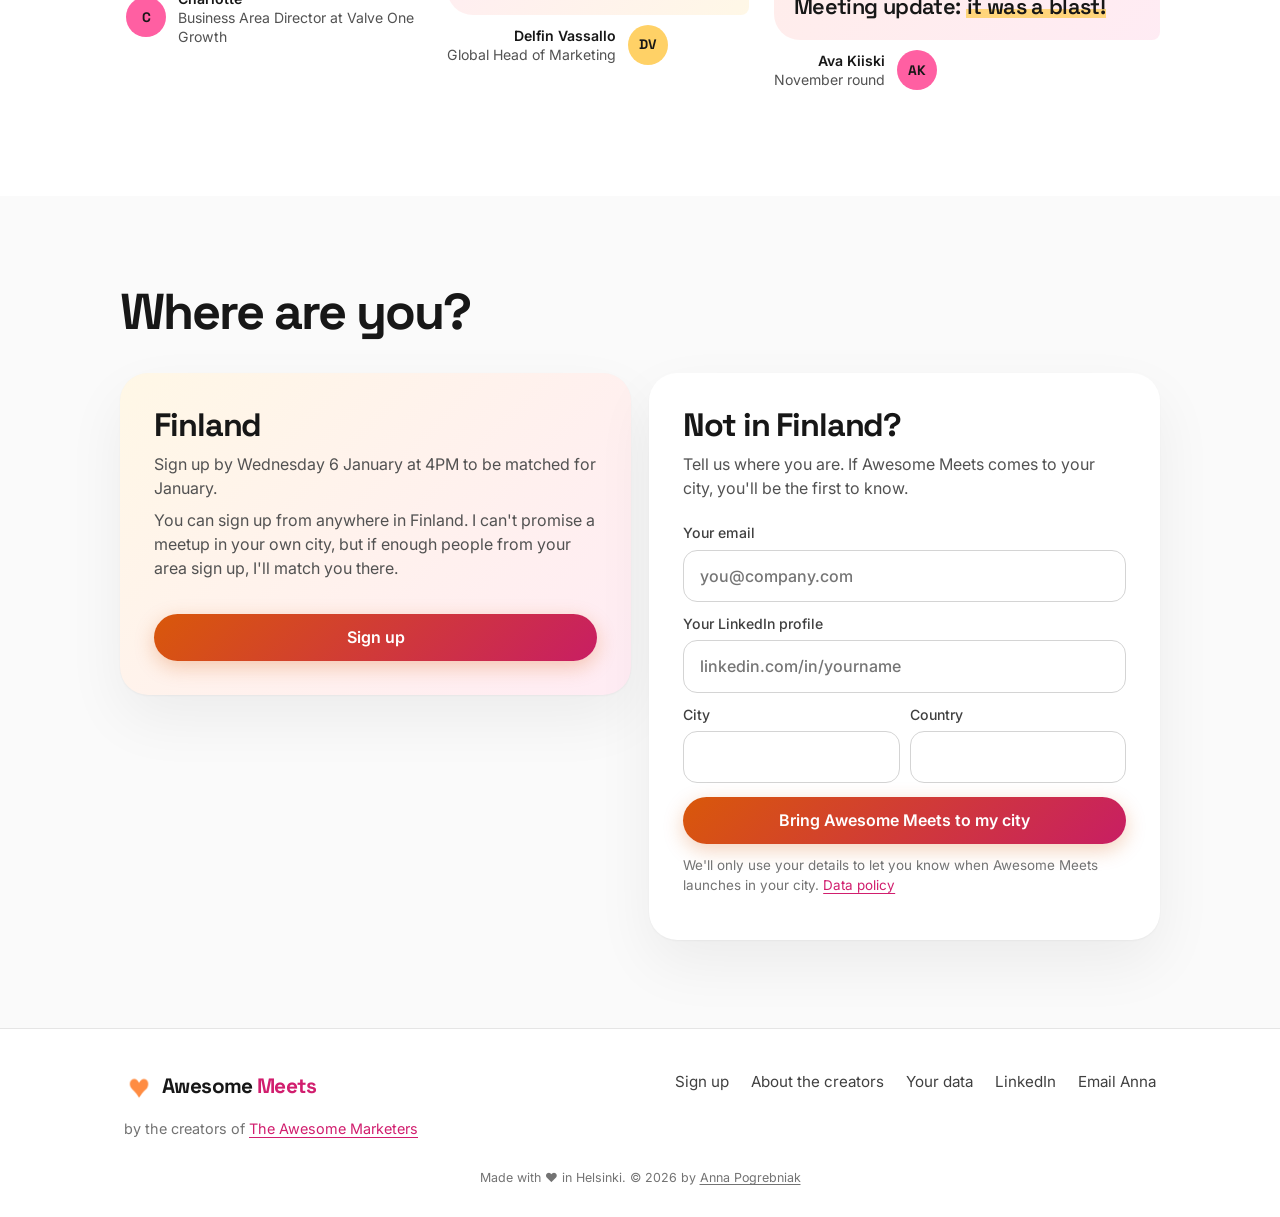
==== commit 297ffe0c: "Clearer wording after an outside review: who reads your answers, a policy link by the consent tick, " ====
--- a/index.html
+++ b/index.html
@@ -13,7 +13,7 @@
     gtag('config', 'G-60GBR73KYC');
   </script>
   <script src="https://analytics.ahrefs.com/analytics.js" data-key="cfnnZfeMKl9oOXrEyxjwuw" async></script>
-  <meta name="am-version" content="2.64">
+  <meta name="am-version" content="2.65">
   <title>One-to-one networking in Helsinki | Awesome Meets</title>
   <meta name="description" content="Awesome Meets is one-to-one networking in Helsinki. We introduce you to someone new from your field, and you meet over lunch, coffee or a walk.">
   <link rel="canonical" href="https://awesomemeets.com/">
@@ -40,8 +40,8 @@
   <link href="https://fonts.googleapis.com/css2?family=Inter:wght@400;500;600&family=Space+Grotesk:wght@500;600;700&display=swap" rel="stylesheet">
   <!-- 'js' lets sections fade in as you scroll. If the homepage script never arrives, show everything after 4 seconds. -->
   <script>document.documentElement.className = 'js'; setTimeout(function () { if (!window.AMHome) document.documentElement.className = ''; }, 4000);</script>
-  <link rel="stylesheet" href="assets/css/site.css?v=2.64">
-  <link rel="stylesheet" href="assets/css/home.css?v=2.64">
+  <link rel="stylesheet" href="assets/css/site.css?v=2.65">
+  <link rel="stylesheet" href="assets/css/home.css?v=2.65">
 </head>
 <body class="home has-dock">
 
@@ -310,9 +310,9 @@
   <a class="btn btn--primary" href="join/" data-show="open" hidden>Sign up</a>
 </div>
 
-<script src="assets/js/config.js?v=2.64"></script>
-<script src="assets/js/site.js?v=2.64"></script>
-<script src="assets/js/home.js?v=2.64"></script>
+<script src="assets/js/config.js?v=2.65"></script>
+<script src="assets/js/site.js?v=2.65"></script>
+<script src="assets/js/home.js?v=2.65"></script>
 <!-- Buy Me a Coffee button (Anna's own embed code, 30 Sep 2026). Its phone position and message style are adjusted in site.css. -->
 <script data-name="BMC-Widget" data-cfasync="false" src="https://cdnjs.buymeacoffee.com/1.0.0/widget.prod.min.js" data-id="awesomemeets" data-description="Support me on Buy me a coffee!" data-message="Support Awesome Meets, one coffee at a time ☕️" data-color="#FF813F" data-position="Right" data-x_margin="18" data-y_margin="18"></script>
 </body>
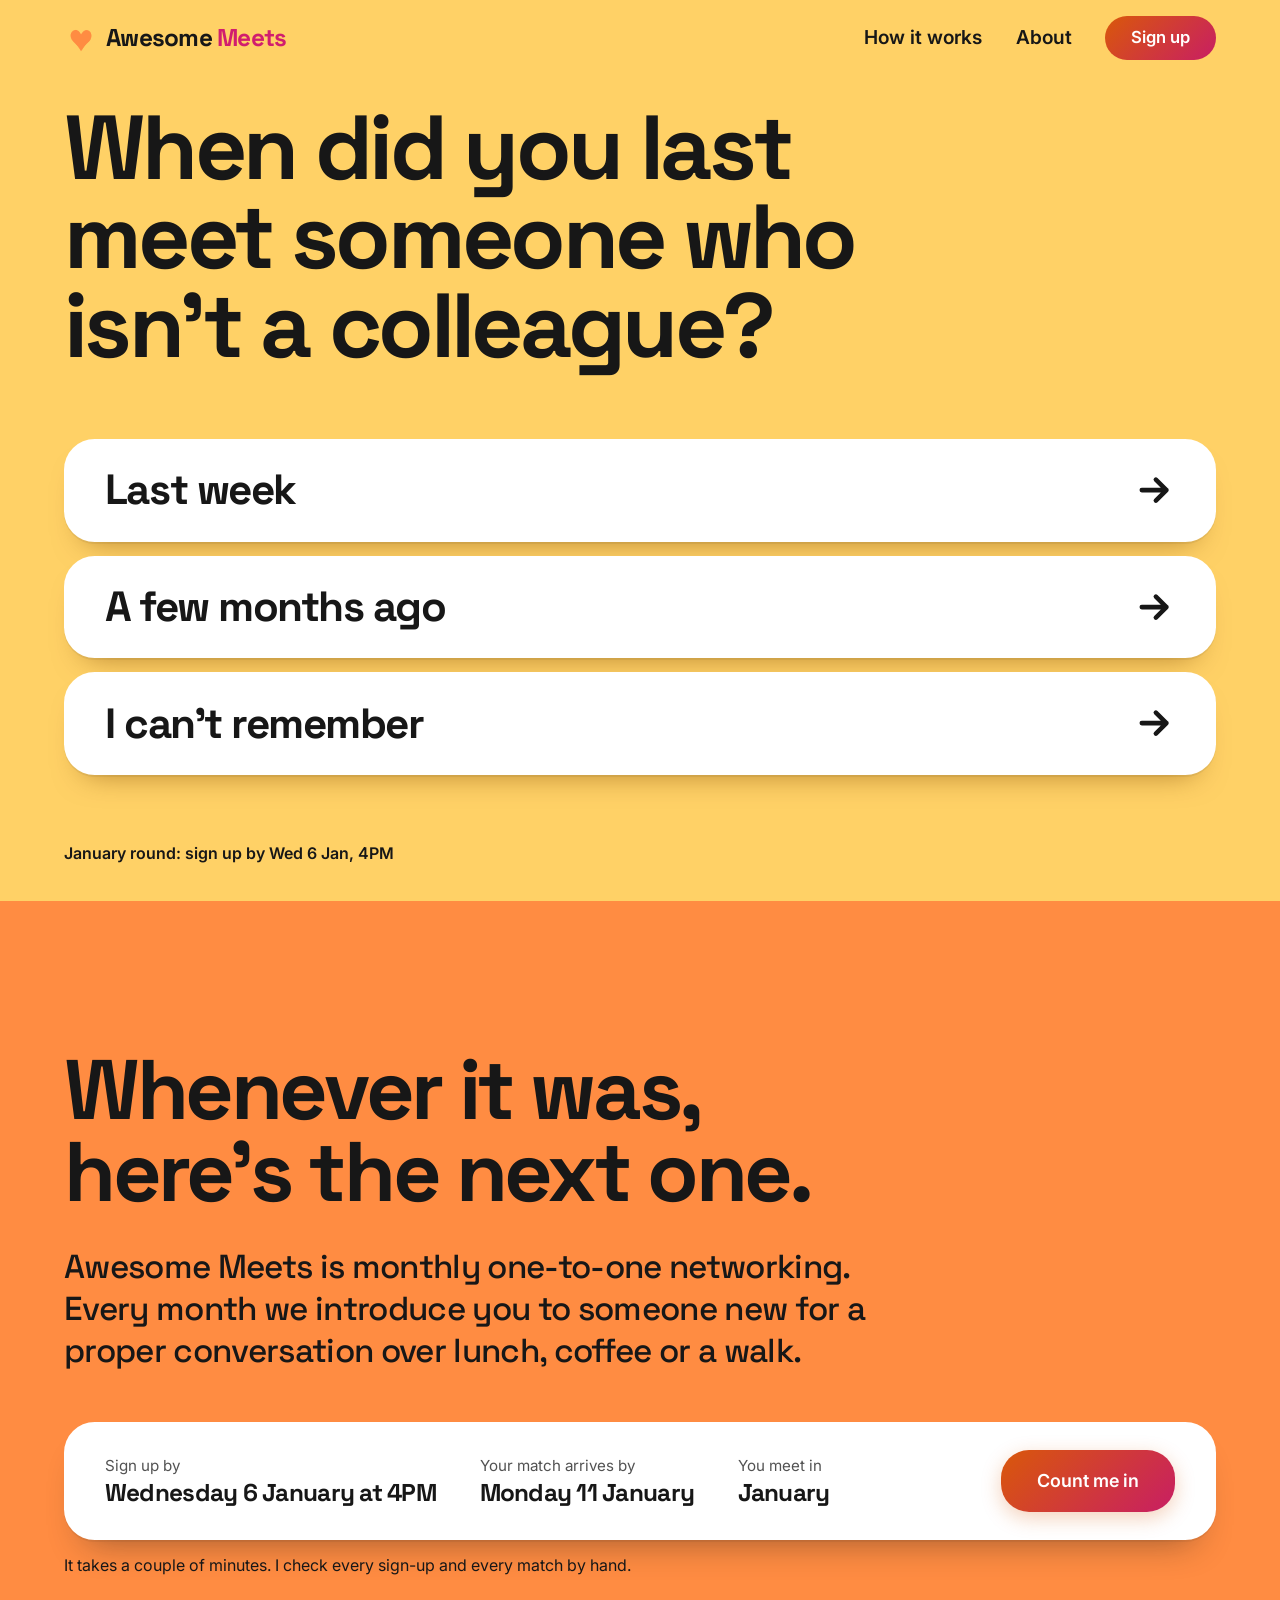
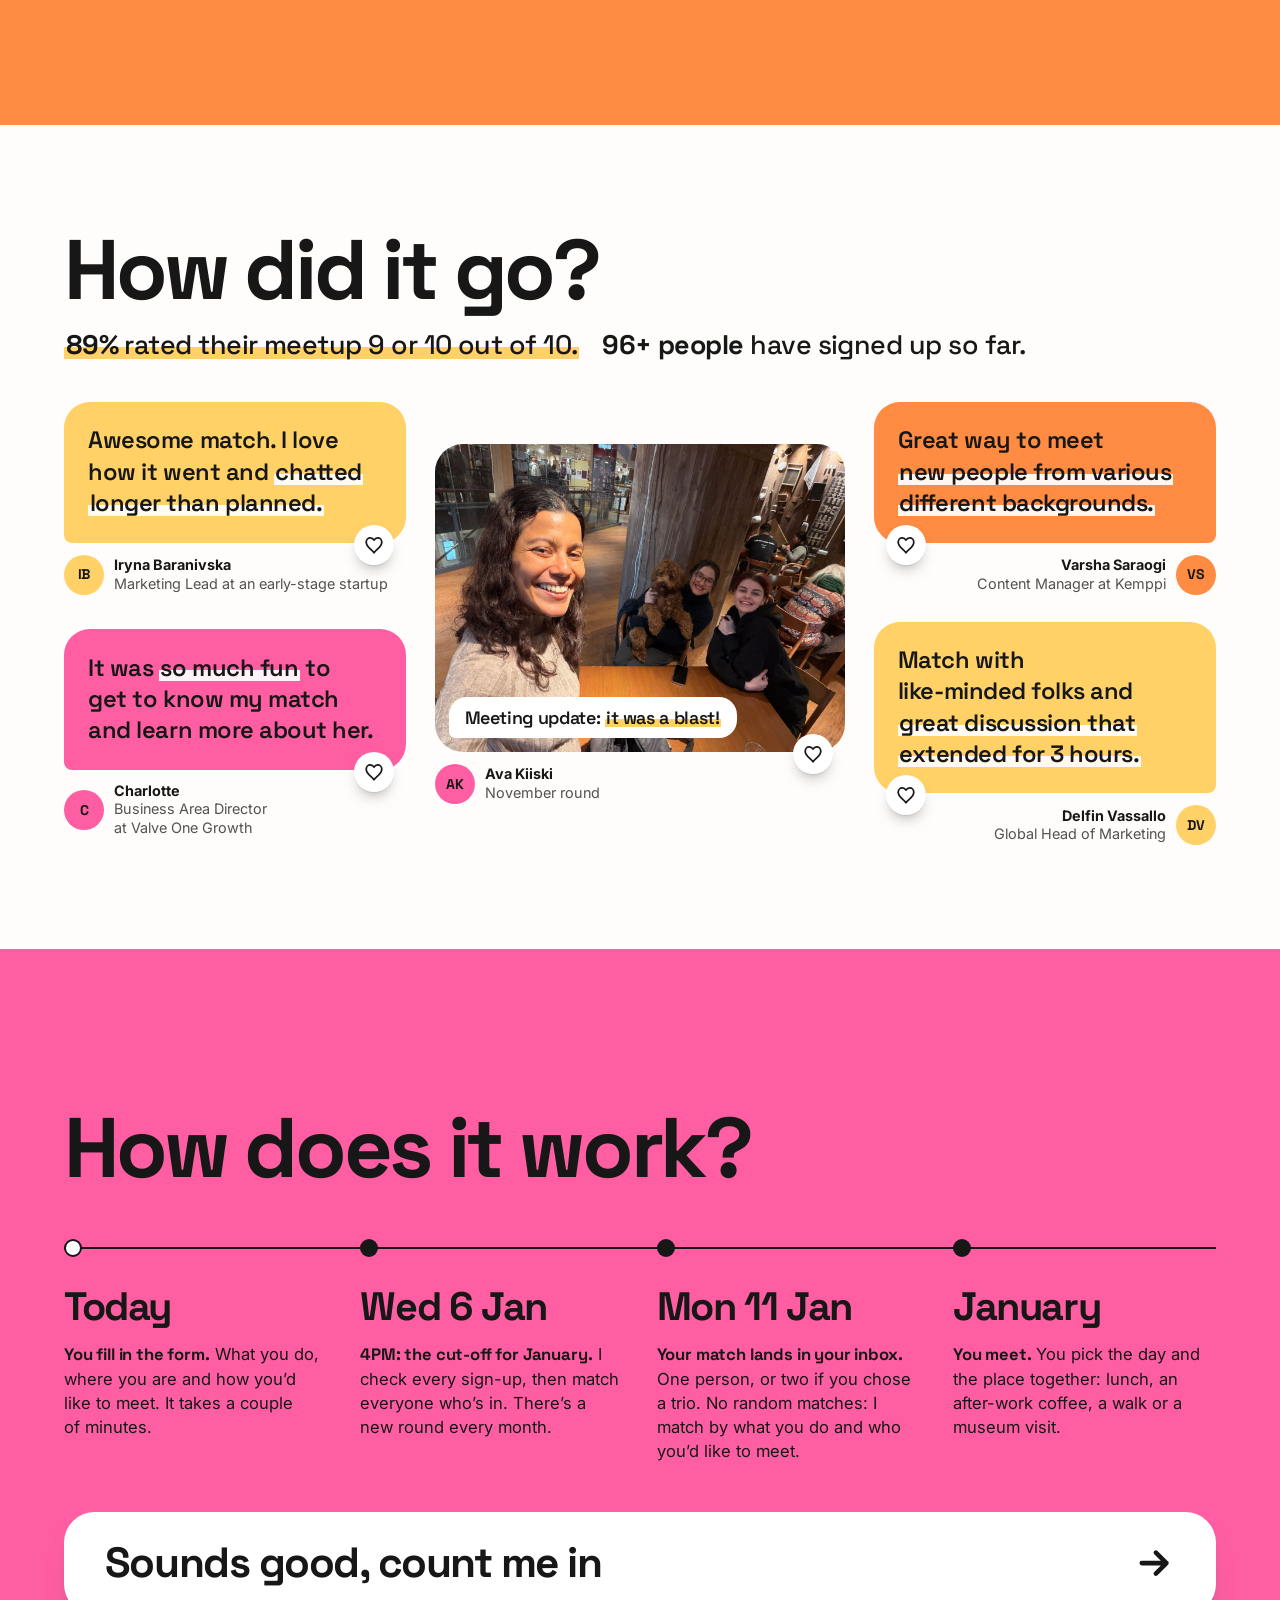
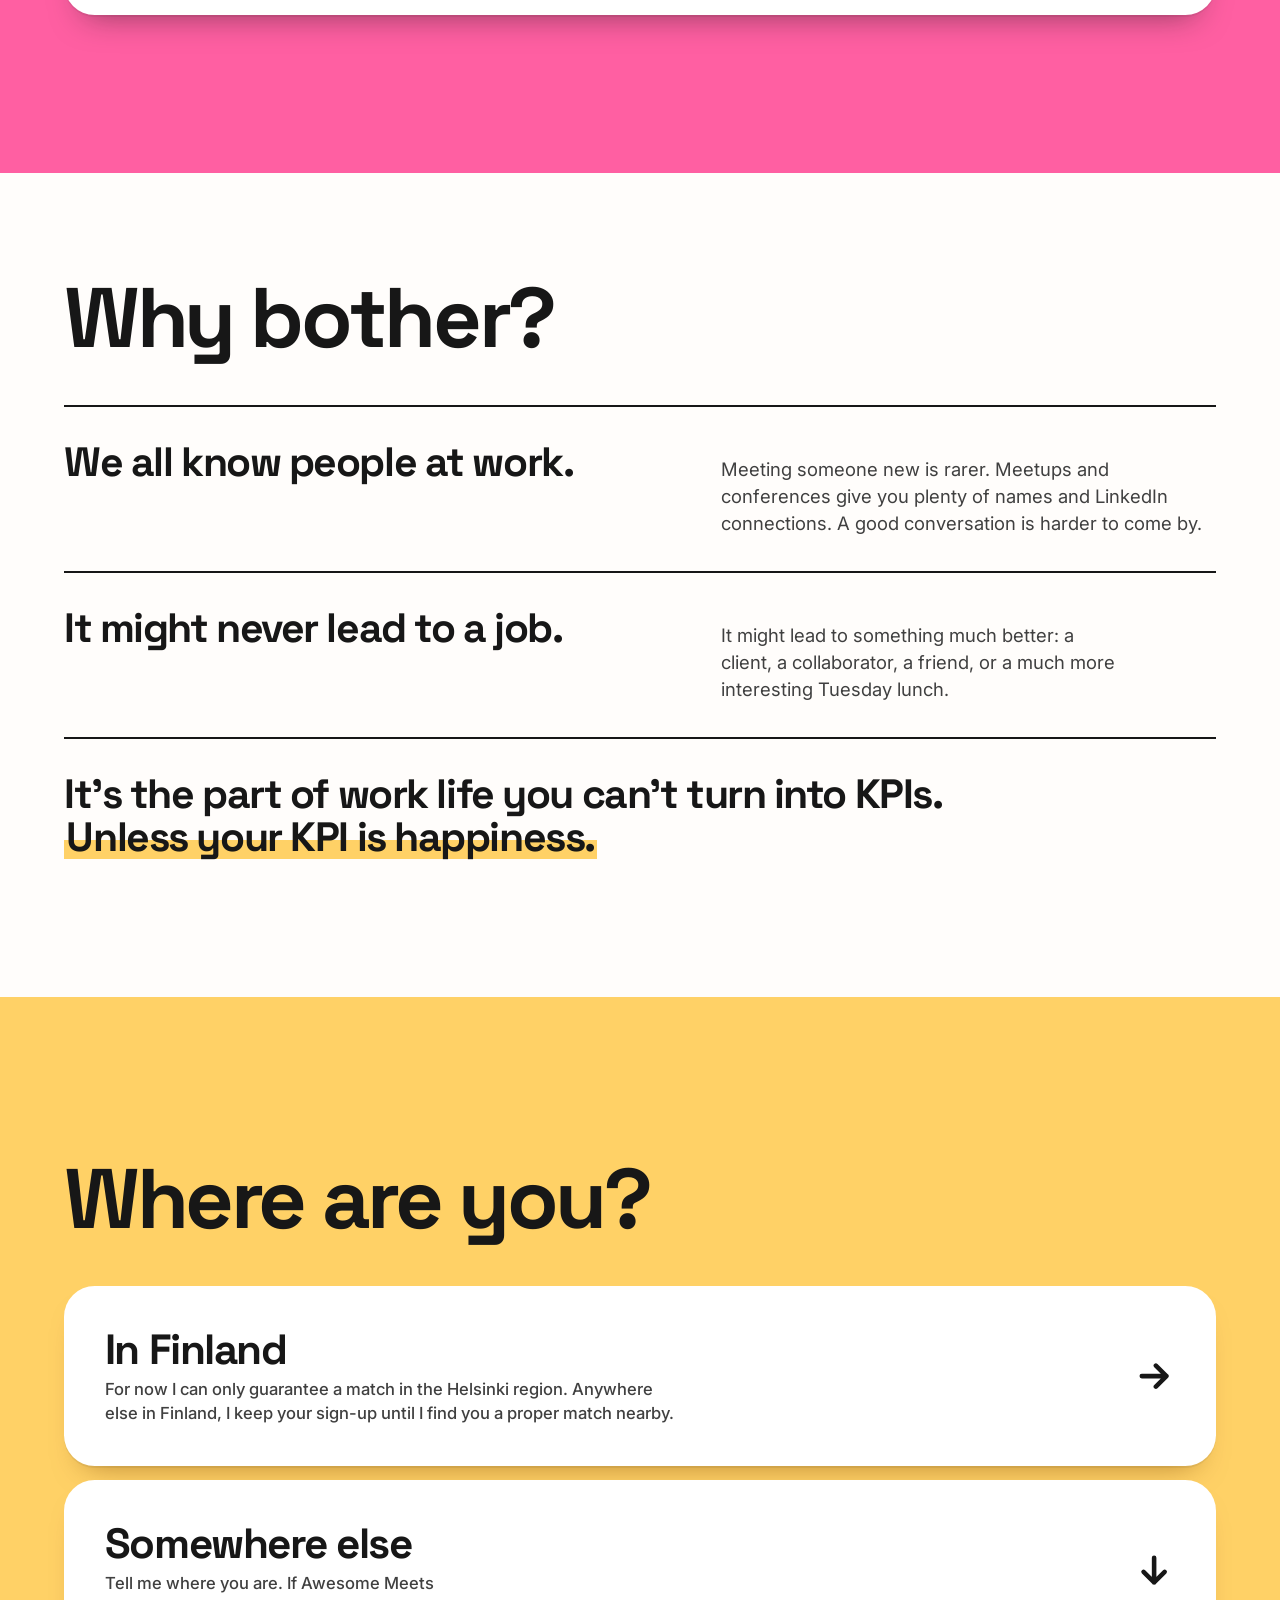
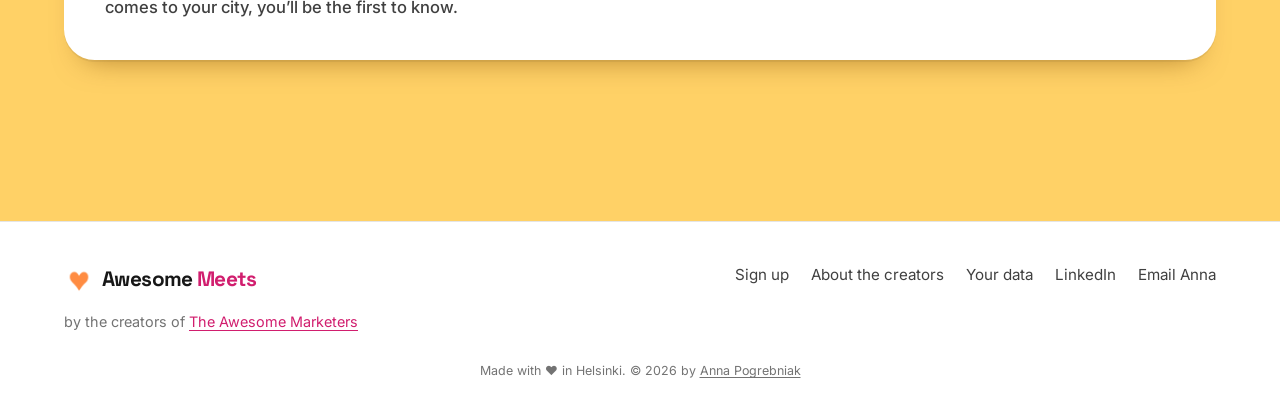
==== commit 1f29f104: "The new design goes live: "The big answer" on every page (v2.70) - Homepage rewritten: the question " ====
--- a/index.html
+++ b/index.html
@@ -1,8 +1,9 @@
 <!DOCTYPE html>
-<html lang="en" class="no-js">
+<html lang="en">
 <head>
   <meta charset="UTF-8">
-  <meta name="viewport" content="width=device-width, initial-scale=1">
+  <meta name="viewport" content="width=device-width, initial-scale=1, viewport-fit=cover">
+  <meta name="theme-color" content="#FFD166">
   <!-- Google tag (gtag.js) -->
   <script async src="https://www.googletagmanager.com/gtag/js?id=G-60GBR73KYC"></script>
   <script>
@@ -13,14 +14,14 @@
     gtag('config', 'G-60GBR73KYC');
   </script>
   <script src="https://analytics.ahrefs.com/analytics.js" data-key="cfnnZfeMKl9oOXrEyxjwuw" async></script>
-  <meta name="am-version" content="2.65">
+  <meta name="am-version" content="2.70">
   <title>One-to-one networking in Helsinki | Awesome Meets</title>
-  <meta name="description" content="Awesome Meets is one-to-one networking in Helsinki. We introduce you to someone new from your field, and you meet over lunch, coffee or a walk.">
+  <meta name="description" content="Awesome Meets is monthly one-to-one networking in Helsinki. Every month we introduce you to someone new, and you meet over lunch, coffee or a walk.">
   <link rel="canonical" href="https://awesomemeets.com/">
   <!-- LAUNCH: remove this line once the old page redirects here (see README) -->
   <meta property="og:type" content="website">
   <meta property="og:title" content="Awesome Meets: one-to-one networking in Helsinki">
-  <meta property="og:description" content="Awesome Meets is one-to-one networking in Helsinki. We introduce you to someone new from your field, and you meet over lunch, coffee or a walk.">
+  <meta property="og:description" content="Awesome Meets is monthly one-to-one networking in Helsinki. Every month we introduce you to someone new, and you meet over lunch, coffee or a walk.">
   <meta property="og:image" content="https://awesomemeets.com/assets/img/og-home.png">
   <meta property="og:image:width" content="1200">
   <meta property="og:image:height" content="630">
@@ -38,247 +39,201 @@
   <link rel="preconnect" href="https://fonts.googleapis.com">
   <link rel="preconnect" href="https://fonts.gstatic.com" crossorigin>
   <link href="https://fonts.googleapis.com/css2?family=Inter:wght@400;500;600&family=Space+Grotesk:wght@500;600;700&display=swap" rel="stylesheet">
-  <!-- 'js' lets sections fade in as you scroll. If the homepage script never arrives, show everything after 4 seconds. -->
-  <script>document.documentElement.className = 'js'; setTimeout(function () { if (!window.AMHome) document.documentElement.className = ''; }, 4000);</script>
-  <link rel="stylesheet" href="assets/css/site.css?v=2.65">
-  <link rel="stylesheet" href="assets/css/home.css?v=2.65">
+  <link rel="stylesheet" href="assets/css/site.css?v=2.70">
+  <link rel="stylesheet" href="assets/css/next.css?v=2.70">
 </head>
-<body class="home has-dock">
-
-<div class="scrollbar" aria-hidden="true"><span id="scrollFill"></span></div>
-
-<header class="site-header">
+<body class="nx no-topbar">
+
+<header class="site-header nx-header">
   <div class="container site-header__in">
     <a class="logo" href="./" aria-label="Awesome Meets, home">
       <img src="assets/img/heart.png" alt="" width="30" height="30">
       <span class="logo__word">Awesome <span>Meets</span></span>
     </a>
     <nav class="site-nav" aria-label="Main">
-      <a href="#what">What we do</a>
+      <a href="#how">How it works</a>
       <a href="about/">About</a>
-      <a class="btn btn--primary btn--sm" href="#waitlist" data-show="waitlist">Join the waitlist for <span data-am="label">December</span></a>
+      <a class="btn btn--primary btn--sm" href="#reply" data-show="waitlist">Join the waitlist</a>
       <a class="btn btn--primary btn--sm" href="join/" data-show="open" hidden>Sign up</a>
     </nav>
   </div>
 </header>
 
 <main>
-  <!-- 1. THE QUESTION, one line on what Awesome Meets is, and one button. -->
-  <section class="ask-hero" id="top">
-    <div class="ask-hero__in">
-      <h1>When did you last meet someone from your field who <span class="grad">isn't a colleague?</span></h1>
-      <p class="ask-hero__sub"><span>Awesome Meets is <i class="nb">one-to-one</i> networking.</span> <span>We introduce you to someone new for a real conversation.</span></p>
-      <div class="hero__cta ask-hero__cta" data-show="waitlist"><a class="btn btn--primary" href="#waitlist">Join the waitlist for <span data-am="label">December</span></a></div>
-      <div class="hero__cta ask-hero__cta" data-show="open" hidden><a class="btn btn--primary" href="join/">Sign up</a></div>
-      <!-- Countdown to the close of sign-ups (Anna, 6 Oct 2026: "add countdown to the website"). Filled by site.js while a round is open. -->
-      <div class="countdown" data-countdown role="timer" aria-live="off" hidden></div>
-    </div>
-    <a class="ask-hero__cue" href="#why" aria-label="Read on">
-      <svg viewBox="0 0 24 24" fill="none" stroke="currentColor" stroke-width="2" stroke-linecap="round" stroke-linejoin="round" aria-hidden="true"><path d="M6 9l6 6 6-6"/></svg>
-    </a>
-  </section>
-
-  <!-- 2. THE CASE. Anna's text, reworked after copy feedback on 30 Sep 2026: the point is meeting someone new, not finding a job. One screen. -->
-  <section class="case screen" id="why">
-    <div class="case__in">
-      <p class="reveal" style="--i:0"><strong>We all know people at work.</strong> But how often do you meet someone genuinely new? Meetups and conferences give you plenty of names and LinkedIn connections. A good conversation is harder to come by.</p>
-      <p class="reveal" style="--i:1"><strong>Networking isn't saying &ldquo;Hello, my name is&rdquo; at a meetup or a conference.</strong> It's a proper conversation with someone you'd probably never have met otherwise.</p>
-      <p class="reveal" style="--i:2"><strong>It might never lead to a job.</strong> It might lead to something much better. Some people become clients. Some become collaborators. Some become friends. Some just make your Tuesday lunch much more interesting.</p>
-      <p class="reveal" style="--i:3"><strong>It's the part of work life you can't turn into KPIs.</strong> Unless your KPI is happiness.</p>
-      <p class="again reveal" style="--i:4">So, again: when was the last time you <span class="grad">truly networked?</span></p>
-    </div>
-  </section>
-
-  <!-- 3. WHAT WE DO, and the two waitlists -->
-  <section class="what screen" id="what">
-    <div class="what__in">
-      <h2 class="reveal">We match. You meet.</h2>
-      <p class="what__lede reveal" style="--i:1">You tell us a little about yourself. We find someone you'll actually want to talk to.</p>
-      <ol class="flow">
-        <li class="flow__step reveal" style="--i:0">
-          <div class="flow__text">
-            <span class="flow__num" aria-hidden="true">1</span>
-            <h3>Tell us a little about yourself</h3>
-            <p>Your interests, industry and profession. It takes a few minutes.</p>
+  <!-- 1. THE QUESTION, asked for real. The three bars are links to the reply below, so the page works without JavaScript;
+       next.js turns a press into an answer (the reply changes its first line and its colour). -->
+  <section class="nx-ask" id="top" aria-labelledby="askTitle">
+    <div class="nx-wrap nx-ask__in">
+      <h1 id="askTitle"><span>When did you last</span> <span>meet someone who</span> <span>isn’t a colleague?</span></h1>
+      <div class="nx-bars" role="group" aria-label="Pick your answer">
+        <a class="nx-bar" href="#reply" data-answer="week"><span>Last week</span><svg viewBox="0 0 24 24" aria-hidden="true"><path d="M5 12h14M13 6l6 6-6 6"/></svg></a>
+        <a class="nx-bar" href="#reply" data-answer="months"><span>A few months&nbsp;ago</span><svg viewBox="0 0 24 24" aria-hidden="true"><path d="M5 12h14M13 6l6 6-6 6"/></svg></a>
+        <a class="nx-bar" href="#reply" data-answer="never"><span>I can’t remember</span><svg viewBox="0 0 24 24" aria-hidden="true"><path d="M5 12h14M13 6l6 6-6 6"/></svg></a>
+      </div>
+      <div class="nx-ask__foot">
+        <p class="nx-ask__round" data-show="open" data-nx="roundShort" hidden></p>
+      </div>
+    </div>
+  </section>
+
+  <!-- 2. THE REPLY: what this is, when the running round is matched, and the way in. Its first line and its colour depend
+       on the answer; without an answer it shows the first line below. -->
+  <section class="nx-reply nx-view" id="reply" aria-labelledby="replyTitle">
+    <div class="nx-wrap nx-reply__in">
+      <h2 id="replyTitle" tabindex="-1" data-default="Whenever it was, here’s the next&nbsp;one." data-week="Good for you. Fancy another&nbsp;one?" data-months="Then it’s about&nbsp;time." data-never="Then this is for&nbsp;you.">Whenever it was, here’s the next&nbsp;one.</h2>
+      <p class="nx-reply__what">Awesome Meets is monthly one-to-one networking. Every month we introduce you to someone new for a proper conversation over lunch, coffee or a&nbsp;walk.</p>
+
+      <div class="nx-ticket" data-show="open" hidden>
+        <ol class="nx-dates">
+          <li><span>Sign up by</span><strong data-am="closesLong">the cut-off date</strong></li>
+          <li><span>Your match arrives by</span><strong data-am="matchedByLong">the match date</strong></li>
+          <li><span>You meet in</span><strong data-am="meetWindow">the weeks after</strong></li>
+        </ol>
+        <a class="btn btn--primary nx-cta" href="join/">Count me in</a>
+      </div>
+      <p class="nx-reply__note" data-show="open" hidden>It takes a couple of minutes. I check every sign-up and every match by&nbsp;hand.</p>
+
+      <div class="nx-ticket nx-ticket--form" id="waitlist" data-show="waitlist">
+        <p class="nx-ticket__closed">Sign-ups for <span data-am="lastLabel">the last round</span> are closed. Leave your email and I’ll tell you when <span data-am="label">the next round</span>&nbsp;opens.</p>
+        <div class="js-waitlist nx-form">
+          <form novalidate>
+            <label class="am-hp" aria-hidden="true">Leave this empty<input type="text" class="js-trap" tabindex="-1" autocomplete="off"></label>
+            <label>Your email<input type="email" placeholder="you@company.com" autocomplete="email"></label>
+            <button type="submit" class="btn btn--primary nx-cta">Join the waitlist</button>
+          </form>
+          <p class="form__hint nx-slow">The button is really slow, have patience 🌚</p>
+          <p class="nx-form__note">Only your email, used only for that invitation. <a href="data/">Data policy</a></p>
+          <p class="nx-form__done">You’re on the waitlist for <span data-am="label">the next round</span> 🧡 I’ll email you when it&nbsp;opens.</p>
+          <p class="am-status" role="alert"></p>
+        </div>
+      </div>
+    </div>
+  </section>
+
+  <!-- 3. HOW DID IT GO? Real feedback, the same five messages as on the live homepage (see the notes there: everyone ticked the
+       public box or sent the photo to be shared; Charlotte wrote her match's name where this says "my match").
+       100+ = 40 October + 42 November + 31 December sign-ups on 26 Nov 2026; 93% = 25 of 27 meetup ratings were a 9 or a 10. -->
+  <section class="nx-said nx-view" id="said" aria-labelledby="saidTitle">
+    <div class="nx-wrap">
+      <h2 id="saidTitle">How did it&nbsp;go?</h2>
+      <p class="nx-answer"><mark><strong>93%</strong> rated their meetup 9 or 10 out of&nbsp;10.</mark> <strong>100+ people</strong> have signed up so&nbsp;far.</p>
+      <div class="nx-chat" role="group" aria-label="What people said">
+        <figure class="nx-msg nx-msg--a">
+          <blockquote><p>Awesome match. I love how it went and <mark>chatted longer than&nbsp;planned.</mark></p></blockquote>
+          <figcaption><span class="nx-face nx-face--y" aria-hidden="true">IB</span><span class="nx-who"><strong>Iryna Baranivska</strong><span>Marketing Lead at an early-stage&nbsp;startup</span></span></figcaption>
+        </figure>
+        <figure class="nx-msg nx-msg--b">
+          <blockquote><p>Great way to meet <mark>new&nbsp;people from&nbsp;various different&nbsp;backgrounds.</mark></p></blockquote>
+          <figcaption><span class="nx-face nx-face--o" aria-hidden="true">VS</span><span class="nx-who"><strong>Varsha Saraogi</strong><span>Content Manager at&nbsp;Kemppi</span></span></figcaption>
+        </figure>
+        <figure class="nx-msg nx-msg--photo">
+          <div class="nx-photo">
+            <img src="assets/img/meetup-ava-november.jpg" width="1400" height="1050" loading="lazy" decoding="async" alt="Ava Kiiski taking a selfie at a café table with two other people, one holding a curly brown dog. Everyone is smiling.">
+            <p>Meeting update: <mark>it was a&nbsp;blast!</mark></p>
           </div>
-          <div class="flow__art" aria-hidden="true">
-            <div class="art-form">
-              <span class="art-label">Interests</span>
-              <div class="art-pills"><i class="on" style="--w:96px"></i><i style="--w:72px"></i><i class="on" style="--w:118px"></i><i style="--w:64px"></i></div>
-              <span class="art-label">Industry</span>
-              <div class="art-pills"><i class="on" style="--w:150px"></i></div>
-              <span class="art-label">Profession</span>
-              <div class="art-pills"><i class="on" style="--w:124px"></i></div>
-            </div>
+          <figcaption><span class="nx-face nx-face--p" aria-hidden="true">AK</span><span class="nx-who"><strong>Ava Kiiski</strong><span>November round</span></span></figcaption>
+        </figure>
+        <figure class="nx-msg nx-msg--c">
+          <blockquote><p>It was <mark>so much fun</mark> to get to know my match and learn more about&nbsp;her.</p></blockquote>
+          <figcaption><span class="nx-face nx-face--p" aria-hidden="true">C</span><span class="nx-who"><strong>Charlotte</strong><span>Business Area Director at Valve One&nbsp;Growth</span></span></figcaption>
+        </figure>
+        <figure class="nx-msg nx-msg--d">
+          <blockquote><p>Match with like‑minded folks and <mark>great discussion that extended for 3&nbsp;hours.</mark></p></blockquote>
+          <figcaption><span class="nx-face nx-face--y" aria-hidden="true">DV</span><span class="nx-who"><strong>Delfin Vassallo</strong><span>Global Head of&nbsp;Marketing</span></span></figcaption>
+        </figure>
+      </div>
+    </div>
+  </section>
+
+  <!-- 4. HOW DOES IT WORK? The running round as four moments with its real dates (they come from config.js, so January's
+       appear by themselves after December's cut-off). -->
+  <section class="nx-how nx-view" id="how" aria-labelledby="howTitle">
+    <div class="nx-wrap">
+      <span id="what"></span>
+      <h2 id="howTitle">How does it&nbsp;work?</h2>
+      <ol class="nx-steps">
+        <li>
+          <h3>Today</h3>
+          <p><strong>You fill in the form.</strong> What you do, where you are and how you’d like to meet. It takes a couple of&nbsp;minutes.</p>
+        </li>
+        <li>
+          <h3 data-nx="closesDay">The cut-off</h3>
+          <p><strong data-nx="cutoffLead">The round’s cut-off.</strong> <span data-nx="cutoffText">I check every sign-up, then match everyone who’s in. There’s a new round every&nbsp;month.</span></p>
+        </li>
+        <li>
+          <h3 data-nx="matchedByShort">A few days later</h3>
+          <p><strong>Your match lands in your inbox.</strong> One person, or two if you chose a trio. No random matches: I match by what you do and who you’d like to&nbsp;meet.</p>
+        </li>
+        <li>
+          <h3 data-nx="meetWindow">After that</h3>
+          <p><strong>You meet.</strong> <span data-nx="meetHow">You pick the day and the place together: lunch, an after-work coffee or a&nbsp;walk.</span></p>
+        </li>
+      </ol>
+      <div class="nx-bars">
+        <a class="nx-bar" href="join/" data-show="open" hidden><span>Sounds good, count me&nbsp;in</span><svg viewBox="0 0 24 24" aria-hidden="true"><path d="M5 12h14M13 6l6 6-6 6"/></svg></a>
+        <a class="nx-bar" href="#reply" data-show="waitlist"><span>Sounds good, tell me when it&nbsp;opens</span><svg viewBox="0 0 24 24" aria-hidden="true"><path d="M5 12h14M13 6l6 6-6 6"/></svg></a>
+      </div>
+    </div>
+  </section>
+
+  <!-- 5. WHY BOTHER? Anna's own text on real networking, tightened on 26 Nov 2026 (copy review). -->
+  <section class="nx-why nx-view" id="why" aria-labelledby="whyTitle">
+    <div class="nx-wrap">
+      <h2 id="whyTitle">Why bother?</h2>
+      <div class="nx-why__lines">
+        <div>
+          <h3>We all know people at&nbsp;work.</h3>
+          <p>Meeting someone new is rarer. Meetups and conferences give you plenty of names and LinkedIn connections. A good conversation is harder to come&nbsp;by.</p>
+        </div>
+        <div>
+          <h3>It might never lead to a&nbsp;job.</h3>
+          <p>It might lead to something much better: a client, a collaborator, a friend, or a much more interesting Tuesday&nbsp;lunch.</p>
+        </div>
+        <div class="nx-why__last">
+          <h3><span>It’s the part of work life you can’t turn into&nbsp;KPIs.</span> <span><mark>Unless your KPI is&nbsp;happiness.</mark></span></h3>
+        </div>
+      </div>
+    </div>
+  </section>
+
+  <!-- 6. WHERE ARE YOU? The same bars as the first screen: Finland goes to the form, anywhere else opens the city form. -->
+  <section class="nx-where nx-view" id="where" aria-labelledby="whereTitle">
+    <div class="nx-wrap">
+      <h2 id="whereTitle">Where are&nbsp;you?</h2>
+      <div class="nx-bars nx-bars--where">
+        <a class="nx-bar nx-bar--tall" href="join/" data-show="open" hidden>
+          <span><b>In Finland</b><small>For now I can only guarantee a match in the Helsinki region. Anywhere else in Finland, I keep your sign-up until I find you a proper match&nbsp;nearby.</small></span>
+          <svg viewBox="0 0 24 24" aria-hidden="true"><path d="M5 12h14M13 6l6 6-6 6"/></svg>
+        </a>
+        <a class="nx-bar nx-bar--tall" href="#reply" data-show="waitlist">
+          <span><b>In Finland</b><small>Leave your email and I’ll tell you when the next round&nbsp;opens.</small></span>
+          <svg viewBox="0 0 24 24" aria-hidden="true"><path d="M5 12h14M13 6l6 6-6 6"/></svg>
+        </a>
+        <details class="nx-else" id="elsewhere">
+          <summary>
+            <span class="nx-bar nx-bar--tall">
+              <span><b>Somewhere else</b><small>Tell me where you are. If Awesome Meets comes to your city, you’ll be the first to&nbsp;know.</small></span>
+              <svg viewBox="0 0 24 24" aria-hidden="true"><path d="M12 5v14M6 13l6 6 6-6"/></svg>
+            </span>
+          </summary>
+          <div class="js-citylist nx-form nx-form--city">
+            <form novalidate>
+              <label class="am-hp" aria-hidden="true">Leave this empty<input type="text" class="js-trap" tabindex="-1" autocomplete="off"></label>
+              <label>Your email<input type="email" name="email" placeholder="you@company.com" autocomplete="email" maxlength="160" required></label>
+              <label>Your LinkedIn profile<input type="url" name="linkedin" placeholder="linkedin.com/in/yourname" maxlength="300" required></label>
+              <div class="two">
+                <label>City<input type="text" name="city" autocomplete="address-level2" maxlength="80" required></label>
+                <label>Country<input type="text" name="country" autocomplete="country-name" maxlength="60" required></label>
+              </div>
+              <button type="submit" class="btn btn--primary nx-cta">Bring Awesome Meets to my city</button>
+            </form>
+            <p class="form__hint nx-slow">The button is really slow, have patience 🌚</p>
+            <p class="nx-form__note">I’ll only use your details to tell you if Awesome Meets comes to your city. <a href="data/">Data policy</a></p>
+            <p class="nx-form__done">Got it 🧡 If Awesome Meets comes to <span data-city>your city</span>, you’ll be the first to&nbsp;know.</p>
+            <p class="am-status" role="alert"></p>
           </div>
-        </li>
-        <li class="flow__step reveal" style="--i:1">
-          <div class="flow__text">
-            <span class="flow__num" aria-hidden="true">2</span>
-            <h3>We check everyone</h3>
-            <p>Every person in the community is reviewed before they're matched with anyone.</p>
-          </div>
-          <div class="flow__art" aria-hidden="true">
-            <div class="art-card">
-              <span class="art-face"></span>
-              <span class="art-lines"><i style="--w:124px"></i><i style="--w:86px"></i></span>
-              <span class="art-tick"><svg viewBox="0 0 24 24" fill="none" stroke="currentColor" stroke-width="3" stroke-linecap="round" stroke-linejoin="round"><path d="M5 12.5l4.5 4.5L19 7.5"/></svg></span>
-            </div>
-          </div>
-        </li>
-        <li class="flow__step reveal" style="--i:2">
-          <div class="flow__text">
-            <span class="flow__num" aria-hidden="true">3</span>
-            <h3>We find your match</h3>
-            <p>We look for the overlap in your interests, industry and profession. No random matches.</p>
-          </div>
-          <div class="flow__art" aria-hidden="true">
-            <div class="art-pair">
-              <span class="art-face art-face--a"></span>
-              <img class="art-heart" src="assets/img/heart.png" alt="" width="64" height="64">
-              <span class="art-face art-face--b"></span>
-            </div>
-          </div>
-        </li>
-        <li class="flow__step reveal" style="--i:3">
-          <div class="flow__text">
-            <span class="flow__num" aria-hidden="true">4</span>
-            <h3>You meet in person</h3>
-            <p>One-to-one or in a trio, over lunch, coffee or a walk. No stage, no crowd, no awkward networking circle.</p>
-          </div>
-          <div class="flow__art" aria-hidden="true">
-            <div class="art-ticket">
-              <div class="art-icons">
-                <span><svg viewBox="0 0 24 24" fill="none" stroke="currentColor" stroke-width="1.8" stroke-linecap="round" stroke-linejoin="round"><path d="M5 3v6a3 3 0 0 0 6 0V3"/><path d="M8 3v18"/><path d="M18 3v18"/><path d="M18 3c-2.2 1.8-3.2 4.4-3.2 8H18"/></svg></span>
-                <span><svg viewBox="0 0 24 24" fill="none" stroke="currentColor" stroke-width="1.8" stroke-linecap="round" stroke-linejoin="round"><path d="M4 10h12v5a5 5 0 0 1-5 5H9a5 5 0 0 1-5-5v-5z"/><path d="M16 11h1.5a2.5 2.5 0 0 1 0 5H16"/><path d="M8 3v3"/><path d="M12 3v3"/></svg></span>
-                <span><svg viewBox="0 0 24 24" fill="none" stroke="currentColor" stroke-width="1.8" stroke-linecap="round" stroke-linejoin="round"><circle cx="13" cy="4.5" r="1.7"/><path d="M9.5 21l2.2-6.2-2.4-2.6 1.2-4.7 3.2 3 3 1"/><path d="M10.5 7.5L7.5 9.2 6.8 12"/><path d="M12 15l2.6 2.2.9 3.8"/></svg></span>
-              </div>
-              <strong>Lunch</strong>
-              <span class="art-when">Helsinki · Tuesday at 12PM</span>
-            </div>
-          </div>
-        </li>
-      </ol>
-      <p class="what__aim reveal" style="--i:4">The goal isn't to find someone similar. <strong>It's to find someone interesting.</strong></p>
-
-    </div>
-  </section>
-
-  <!-- 3b. WHAT PEOPLE SAID (Anna, 3 Nov 2026: "add two public happy feedback things to the website ... find a cool way to display
-       feedback", "do mention who they are"). Both ticked "I'm happy for Anna to share this feedback publicly" in the October feedback
-       form and confirmed the name, job and company shown here (tab "Feedback"). Varsha's "Grat" is corrected to "Great". -->
-  <section class="said screen" id="said">
-    <div class="said__in">
-      <h2 class="reveal">How did it go?</h2>
-      <!-- Anna, 26 Nov 2026: "straight from the feedback" is icky and the big 100+ under the quotes "looks out of place", so the
-           numbers live in this one sentence. 100+ = sign-ups per round: 40 October + 42 November + 31 December on 26 Nov = 113.
-           93% (Anna, 26 Nov: "say XX% rated the meeting at 9 or 10"): tab "Feedback" on 26 Nov has 27 scores for the question
-           "how likely are you to recommend" (17 October, 10 November), 25 of them a 9 or a 10 (21 tens, 4 nines, one 8, one 6).
-           Counted per meetup, so the line says "meetups". As an NPS that is 89. Recount when new feedback comes in. -->
-      <p class="said__lede reveal" style="--i:1"><strong>100+ people</strong> have signed up so far. <strong>93%</strong> of the meetups they rated got a 9 or 10 out of 10.</p>
-      <!-- Five messages: four quotes and a photo. Everyone ticked "I'm happy for Anna to share this feedback publicly" and confirmed
-           the name, job and company shown (tab "Feedback"), or sent the photo to be shared (Ava). Varsha's "Grat" is corrected to
-           "Great". Charlotte wrote "to get to know Alina": her match's name is replaced with "my match", because Alina has not
-           been asked. Delfin and Charlotte were added on 26 Nov 2026 (Anna: "also add Delfin's and Chatlotte's public feedback"). -->
-      <div class="said__chat said__chat--five">
-        <figure class="said__msg said__msg--a reveal" style="--i:2">
-          <blockquote class="said__bubble"><p>Awesome match. I love how it went and <mark>chatted longer than planned.</mark></p></blockquote>
-          <figcaption class="said__who">
-            <span class="said__face said__face--a" aria-hidden="true">IB</span>
-            <span><strong>Iryna Baranivska</strong><br>Marketing Lead at an early-stage startup</span>
-          </figcaption>
-        </figure>
-        <figure class="said__msg said__msg--b reveal" style="--i:3">
-          <blockquote class="said__bubble"><p>Great way to meet <mark>new people from various different backgrounds.</mark></p></blockquote>
-          <figcaption class="said__who">
-            <span class="said__face said__face--c" aria-hidden="true">VS</span>
-            <span><strong>Varsha Saraogi</strong><br>Content Manager at Kemppi</span>
-          </figcaption>
-        </figure>
-        <figure class="said__msg said__msg--c reveal" style="--i:4">
-          <blockquote class="said__bubble"><p>It was <mark>so much fun</mark> to get to know my match and learn more about her.</p></blockquote>
-          <figcaption class="said__who">
-            <span class="said__face said__face--b" aria-hidden="true">C</span>
-            <span><strong>Charlotte</strong><br>Business Area Director at Valve One Growth</span>
-          </figcaption>
-        </figure>
-        <figure class="said__msg said__msg--d reveal" style="--i:5">
-          <blockquote class="said__bubble"><p>Match with like-minded folks and <mark>great discussion that extended for 3 hours.</mark></p></blockquote>
-          <figcaption class="said__who">
-            <span class="said__face said__face--a" aria-hidden="true">DV</span>
-            <span><strong>Delfin Vassallo</strong><br>Global Head of Marketing</span>
-          </figcaption>
-        </figure>
-        <!-- Anna, 26 Nov 2026: "add this picture to the website with "Meeting update: it was a blast!" by Ava Kiiski" (November round,
-             group 9). The photo is a re-encoded copy without any camera data (assets/img/meetup-ava-november.jpg, 1400 x 1050). -->
-        <figure class="said__msg said__msg--photo reveal" style="--i:6">
-          <div class="said__bubble said__bubble--photo">
-            <img class="said__photo" src="assets/img/meetup-ava-november.jpg" width="1400" height="1050" loading="lazy" decoding="async"
-                 alt="Ava Kiiski taking a selfie at a café table with two other people, one holding a curly brown dog. Everyone is smiling.">
-            <p>Meeting update: <mark>it was a blast!</mark></p>
-          </div>
-          <figcaption class="said__who">
-            <span class="said__face said__face--b" aria-hidden="true">AK</span>
-            <span><strong>Ava Kiiski</strong><br>November round</span>
-          </figcaption>
-        </figure>
-      </div>
-    </div>
-  </section>
-
-  <!-- 4. WHERE ARE YOU? Finland and not in Finland (Anna, 15 Oct 2026: "make it finland and not in finland now";
-       it was Helsinki and Not in Helsinki). The other-country waitlist shows whether a round is open or not. -->
-  <section class="where screen" id="where">
-    <div class="where__in">
-        <h2 class="reveal">Where are you?</h2>
-        <div class="cities">
-
-          <div class="city city--here reveal" id="waitlist" style="--i:1">
-            <h3>Finland</h3>
-            <div data-show="waitlist">
-              <p class="city__text">Sign-ups for <span data-am="lastLabel">November</span> are closed. Leave your email and you'll be first to know when <span data-am="label">December</span> opens.</p>
-              <div class="js-waitlist">
-                <form novalidate>
-                  <label class="am-hp" aria-hidden="true">Leave this empty<input type="text" class="js-trap" tabindex="-1" autocomplete="off"></label>
-                  <label>Your email<input type="email" placeholder="you@company.com" autocomplete="email"></label>
-                  <button type="submit" class="btn btn--primary">Join the waitlist for <span data-am="label">December</span></button>
-                </form>
-                <p class="city__note">Only your email, used only for that invitation. <a href="data/">Data policy</a></p>
-                <p class="city__done">You're on the waitlist for <span data-am="label">December</span> 🧡 I'll email you when it opens.</p>
-                <p class="am-status" role="alert"></p>
-              </div>
-              <p class="city__fact"><strong data-am="lastSignups">42</strong> people signed up for <span data-am="lastLabel">November</span>. The next round is in <span data-am="label">December</span>.</p>
-            </div>
-            <div data-show="open" hidden>
-              <p class="city__text" data-am="openUntil"></p>
-              <p class="city__text">You can sign up from anywhere in Finland. I can't promise a meetup in your own city, but if enough people from your area sign up, I'll match you there.</p>
-              <div class="hero__cta" style="justify-content:flex-start"><a class="btn btn--primary" href="join/">Sign up</a></div>
-            </div>
-          </div>
-
-          <div class="city reveal" id="elsewhere" style="--i:2">
-            <h3>Not in Finland?</h3>
-            <div>
-            <p class="city__text">Tell us where you are. If Awesome Meets comes to your city, you'll be the first to know.</p>
-            <div class="js-citylist">
-              <form novalidate>
-                <label class="am-hp" aria-hidden="true">Leave this empty<input type="text" class="js-trap" tabindex="-1" autocomplete="off"></label>
-                <label>Your email<input type="email" name="email" placeholder="you@company.com" autocomplete="email" maxlength="160" required></label>
-                <label>Your LinkedIn profile<input type="url" name="linkedin" placeholder="linkedin.com/in/yourname" maxlength="300" required></label>
-                <div class="two">
-                  <label>City<input type="text" name="city" autocomplete="address-level2" maxlength="80" required></label>
-                  <label>Country<input type="text" name="country" autocomplete="country-name" maxlength="60" required></label>
-                </div>
-                <button type="submit" class="btn btn--primary">Bring Awesome Meets to my city</button>
-              </form>
-              <p class="city__note">We'll only use your details to let you know when Awesome Meets launches in your city. <a href="data/">Data policy</a></p>
-              <p class="city__done">Got it 🧡 If Awesome Meets comes to <span data-city>your city</span>, you'll be the first to know.</p>
-              <p class="am-status" role="alert"></p>
-            </div>
-            </div>
-          </div>
-
-        </div>
+        </details>
+      </div>
     </div>
   </section>
 </main>
@@ -294,7 +249,7 @@
         <p class="site-footer__by">by the creators of <a href="https://awesomemarketers.fi/">The Awesome Marketers</a></p>
       </div>
       <nav aria-label="Footer">
-        <a href="join/" data-am-cta>Join the waitlist for December</a>
+        <a href="join/" data-am-cta>Sign up</a>
         <a href="about/">About the creators</a>
         <a href="data/">Your data</a>
         <a href="https://www.linkedin.com/company/awesome-meets/">LinkedIn</a>
@@ -305,14 +260,15 @@
   </div>
 </footer>
 
-<div class="dock" id="dock">
-  <a class="btn btn--primary" href="#waitlist" data-show="waitlist">Join the waitlist for <span data-am="label">December</span></a>
-  <a class="btn btn--primary" href="join/" data-show="open" hidden>Sign up</a>
+<!-- the button that stays within reach on a phone once the first screen has gone by -->
+<div class="nx-dock" id="nxDock" hidden>
+  <a class="btn btn--primary" href="join/" data-show="open" hidden>Count me in</a>
+  <a class="btn btn--primary" href="#reply" data-show="waitlist">Join the waitlist</a>
 </div>
 
-<script src="assets/js/config.js?v=2.65"></script>
-<script src="assets/js/site.js?v=2.65"></script>
-<script src="assets/js/home.js?v=2.65"></script>
+<script src="assets/js/config.js?v=2.70"></script>
+<script src="assets/js/site.js?v=2.70"></script>
+<script src="assets/js/next.js?v=2.70"></script>
 <!-- Buy Me a Coffee button (Anna's own embed code, 30 Sep 2026). Its phone position and message style are adjusted in site.css. -->
 <script data-name="BMC-Widget" data-cfasync="false" src="https://cdnjs.buymeacoffee.com/1.0.0/widget.prod.min.js" data-id="awesomemeets" data-description="Support me on Buy me a coffee!" data-message="Support Awesome Meets, one coffee at a time ☕️" data-color="#FF813F" data-position="Right" data-x_margin="18" data-y_margin="18"></script>
 </body>
--- a/assets/css/next.css
+++ b/assets/css/next.css
@@ -0,0 +1,974 @@
+/* Awesome Meets, the new homepage ("The big answer"). PREVIEW: used by /next/ only, loaded after site.css.
+   The idea: the page asks its headline for real and you answer by pressing one of three wide bars. That bar is the one
+   component of the page; every screen is one colour field of the brand kit, edge to edge.
+   Brand rules kept: buttons are white text on the deep gradient, no eyebrows, no pills, no capitalised labels, no stripe
+   down a card edge, no single word alone on a line (the big lines are broken by hand or fitted to the screen). */
+
+html {
+  --ink: #171717;
+  --head: 76px;
+  --pad: clamp(20px, 5vw, 72px);
+  /* the reply takes the colour of the answer; "how" takes a colour the reply does not use */
+  --reply-bg: var(--orange);
+  --reply-fg: var(--ink);
+  --how-bg: var(--pink);
+  scroll-padding-top: var(--head);
+  background: var(--yellow);   /* what a phone shows when the first screen is pulled down */
+}
+/* a shorter header in a short window, so first screens keep their room (whole pixels, or a hairline shows between screens) */
+@media (max-height: 800px) { html { --head: 68px; } }
+@media (max-height: 680px) { html { --head: 60px; } }
+html[data-answer="week"] { --reply-bg: var(--pink); --how-bg: var(--orange); }
+html[data-answer="never"] { --reply-bg: var(--pink-deep); --reply-fg: #FFFFFF; --how-bg: var(--orange); }
+
+.nx { color: var(--ink); overflow-x: clip; -webkit-tap-highlight-color: transparent; }
+.nx ::selection { background: var(--ink); color: var(--yellow); }
+.nx :focus-visible { outline: 3px solid var(--ink); outline-offset: 3px; }   /* no radius here: the outline follows each element's own corners */
+.nx .topbar { display: none; }   /* the first screen carries the cut-off itself */
+.nx-wrap { width: 100%; max-width: 1440px; margin-inline: auto; padding-inline: var(--pad); }
+
+/* ---------- header: on the yellow of the first screen, then the usual light bar ---------- */
+.nx-header { background: var(--hero, var(--yellow)); border-bottom-color: transparent; -webkit-backdrop-filter: none; backdrop-filter: none; transition: background-color .3s ease, border-color .3s ease; }
+.nx-header .container { max-width: 1440px; padding-inline: var(--pad); }
+.nx-header .site-header__in { min-height: var(--head); }
+.nx-header .logo img { width: 34px; height: 34px; }
+.nx-header .logo__word { font-size: clamp(1.35rem, 1.9vw, 1.75rem); }
+.nx-header .site-nav { gap: clamp(20px, 2.6vw, 40px); }
+.nx-header .site-nav a:not(.btn) { color: var(--ink); font-weight: 600; font-size: clamp(1.1rem, 1.5vw, 1.4rem); }
+.nx-header .site-nav a[aria-current="page"]:not(.btn) { color: var(--ink); text-decoration: underline; text-decoration-thickness: 2px; text-underline-offset: 5px; }
+.nx-header .btn--sm { padding: 12px 26px; font-size: clamp(1.02rem, 1.3vw, 1.2rem); }
+.nx-header .site-nav a:not(.btn):hover { color: var(--ink); text-decoration: underline; text-decoration-thickness: 2px; text-underline-offset: 5px; }
+.nx-header .btn--primary { box-shadow: none; }
+.nx-past .nx-header { background: rgba(255, 253, 251, .92); -webkit-backdrop-filter: blur(10px); backdrop-filter: blur(10px); border-bottom-color: var(--gray-200); }
+
+/* ---------- the answer bar: the page's one component ---------- */
+.nx-bars { display: grid; gap: clamp(8px, 1.6vh, 14px); }
+.nx-bar {
+  display: flex; align-items: center; justify-content: space-between; gap: 16px;
+  min-height: clamp(62px, 11.4vh, 104px); padding: 10px clamp(20px, 3.2vw, 44px);
+  border-radius: clamp(20px, 2.4vw, 32px); background: #FFFFFF; color: var(--ink); text-decoration: none;
+  font-family: var(--font-heading); font-weight: 700; font-size: clamp(1.35rem, min(3.3vw, 5.4vh), 3rem); letter-spacing: -.035em; line-height: 1.08;
+  box-shadow: 0 2px 0 rgba(23, 23, 23, .06), 0 18px 30px -20px rgba(120, 66, 0, .6);
+  cursor: pointer; touch-action: manipulation; user-select: none; -webkit-user-select: none;
+  transition: transform .32s cubic-bezier(.16, 1, .3, 1), background-color .16s ease, color .16s ease;
+}
+.nx-bar svg { flex: none; width: 1em; height: 1em; fill: none; stroke: currentColor; stroke-width: 2.6; stroke-linecap: round; stroke-linejoin: round; transition: transform .32s cubic-bezier(.16, 1, .3, 1); }
+@media (hover: hover) {
+  a.nx-bar:hover { transform: translateX(10px); }
+  a.nx-bar:hover svg { transform: translateX(6px); }
+  .nx-else:not([open]) summary:hover svg { transform: translateY(5px); }
+}
+a.nx-bar:active { transform: scale(.985); transition-duration: .08s; }
+.nx-bar.is-on { background: var(--ink); color: #FFFFFF; }
+a.nx-bar.is-on, a.nx-bar.is-on:hover { transform: translateX(clamp(8px, 1.2vw, 18px)); }
+
+/* ---------- 1. the question ---------- */
+.nx-ask { display: flex; min-height: calc(100vh - var(--head)); min-height: calc(100svh - var(--head)); background: var(--yellow); }
+.nx-ask__in { display: flex; flex-direction: column; justify-content: space-between; gap: clamp(18px, 4vh, 44px); padding-block: clamp(10px, 3vh, 36px) clamp(18px, 4vh, 40px); }
+.nx-ask h1 { font-size: clamp(1.9rem, min(7.1vw, 10.4vh), 6rem); font-weight: 700; line-height: .98; letter-spacing: -.04em; text-wrap: initial; }
+.nx-ask h1 span { display: block; white-space: nowrap; }
+.nx-ask__foot { display: flex; flex-wrap: wrap; align-items: baseline; justify-content: flex-end; gap: 6px 24px; min-height: 1.4em; }   /* only the round's cut-off now (Anna, 27 Nov 2026, on "Pick one. Every answer ends with meeting someone new.": "this is too obvious") */
+.nx-ask__foot p { font-family: var(--font-heading); font-weight: 600; font-size: clamp(1rem, 1.5vw, 1.35rem); line-height: 1.3; letter-spacing: -.02em; text-wrap: balance; }
+.nx-ask__foot .nx-ask__round { font-family: var(--font-body); font-size: clamp(.95rem, 1.25vw, 1.1rem); letter-spacing: 0; }
+
+/* ---------- the screens after it: each one fills the screen under the header ---------- */
+.nx-view { display: flex; align-items: center; min-height: calc(100vh - var(--head)); min-height: calc(100svh - var(--head)); padding-block: clamp(26px, 6vh, 72px); }
+.nx-view h2 { font-size: clamp(2.3rem, min(6.6vw, 10.4vh), 6rem); font-weight: 700; line-height: .98; letter-spacing: -.04em; }
+
+/* ---------- 2. the reply ---------- */
+.nx-reply { background: var(--reply-bg); color: var(--reply-fg); }
+.nx-reply__in { --gap: clamp(16px, 3.6vh, 40px); display: grid; gap: var(--gap); }
+.nx-reply h2:focus { outline: none; }
+.nx-reply__what { max-width: 40ch; font-family: var(--font-heading); font-weight: 500; font-size: clamp(1.25rem, min(2.6vw, 4.4vh), 2.4rem); line-height: 1.25; letter-spacing: -.02em; text-wrap: pretty; }
+.nx-ticket { display: flex; flex-wrap: wrap; align-items: center; justify-content: space-between; gap: 18px clamp(20px, 3vw, 48px); margin-top: clamp(4px, 2vh, 24px); padding: clamp(18px, 3.2vh, 32px) clamp(20px, 3.2vw, 44px); border-radius: clamp(20px, 2.4vw, 32px); background: #FFFFFF; color: var(--ink); box-shadow: 0 2px 0 rgba(23, 23, 23, .06), 0 22px 36px -22px rgba(23, 23, 23, .45); }
+.nx-dates { display: flex; flex-wrap: wrap; gap: 14px clamp(22px, 3.4vw, 56px); }
+.nx-dates li { display: grid; gap: 3px; }
+.nx-dates span { font-size: .95rem; line-height: 1.3; color: var(--gray-600); }
+.nx-dates strong { font-family: var(--font-heading); font-weight: 700; font-size: clamp(1.15rem, min(1.9vw, 3.6vh), 1.7rem); line-height: 1.12; letter-spacing: -.03em; white-space: nowrap; }
+.nx-cta.btn { padding: clamp(14px, 2.2vh, 20px) clamp(26px, 2.8vw, 40px); font-size: clamp(1.05rem, 1.4vw, 1.25rem); }
+.nx-ticket > .nx-cta { margin-left: auto; }
+.nx-reply__note { margin-top: calc(14px - var(--gap)); font-size: clamp(1rem, 1.2vw, 1.1rem); line-height: 1.45; text-wrap: pretty; }
+.nx-ticket--form { display: grid; grid-template-columns: minmax(0, 1fr) minmax(0, 1fr); align-items: center; }
+.nx-ticket__closed { font-family: var(--font-heading); font-weight: 600; font-size: clamp(1.1rem, 1.7vw, 1.5rem); line-height: 1.3; letter-spacing: -.02em; text-wrap: pretty; }
+/* the reply arrives after an answer (next.js adds the class; nothing is hidden without it) */
+.nx-reply.is-arriving h2, .nx-reply.is-arriving .nx-reply__what, .nx-reply.is-arriving .nx-ticket, .nx-reply.is-arriving .nx-reply__note { animation: nxRise .7s cubic-bezier(.16, 1, .3, 1) both; }
+.nx-reply.is-arriving .nx-reply__what { animation-delay: .07s; }
+.nx-reply.is-arriving .nx-ticket { animation-delay: .14s; }
+.nx-reply.is-arriving .nx-reply__note { animation-delay: .2s; }
+@keyframes nxRise { from { opacity: 0; transform: translateY(22px); } }
+
+/* the colour of the answer floods the screen from the bar that was pressed */
+.nx-flood { position: fixed; inset: 0; z-index: 60; visibility: hidden; pointer-events: none; background: var(--reply-bg); clip-path: circle(0 at var(--x, 50%) var(--y, 50%)); }
+.nx-flood.is-on { visibility: visible; clip-path: circle(130vmax at var(--x, 50%) var(--y, 50%)); transition: clip-path .45s cubic-bezier(.3, .7, .2, 1); }
+.nx-flood.is-out { opacity: 0; transition: opacity .24s ease; }
+
+/* ---------- 3. how did it go: what people wrote, as the messages they are ---------- */
+.nx-said { background: var(--page); }
+.nx-answer { margin-top: clamp(8px, 1.8vh, 18px); font-family: var(--font-heading); font-weight: 500; font-size: clamp(1.15rem, min(2.1vw, 3.6vh), 1.9rem); line-height: 1.3; letter-spacing: -.02em; text-wrap: balance; }
+.nx-answer strong { font-weight: 700; }
+.nx-answer mark { padding: 0 .06em; background: linear-gradient(transparent 56%, var(--yellow) 56%, var(--yellow) 92%, transparent 92%); color: inherit; -webkit-box-decoration-break: clone; box-decoration-break: clone; }
+.nx-chat { display: grid; grid-template-columns: minmax(0, 1fr) minmax(0, 1.2fr) minmax(0, 1fr); grid-template-areas: "a photo b" "c photo d"; align-items: center; gap: clamp(14px, 3vh, 32px) clamp(16px, 2.2vw, 36px); margin-top: clamp(18px, 4.4vh, 48px); }
+.nx-chat:focus-visible { outline-offset: 8px; }
+.nx-msg { display: grid; gap: 12px; margin: 0; }
+.nx-msg--a { grid-area: a; } .nx-msg--b { grid-area: b; } .nx-msg--c { grid-area: c; } .nx-msg--d { grid-area: d; } .nx-msg--photo { grid-area: photo; }
+.nx-msg blockquote { margin: 0; padding: clamp(14px, 2.6vh, 26px) clamp(18px, 1.9vw, 28px); border-radius: 26px 26px 26px 8px; font-family: var(--font-heading); font-weight: 600; font-size: clamp(1.05rem, min(1.85vw, 3.2vh), 1.7rem); line-height: 1.32; letter-spacing: -.02em; text-wrap: balance; }
+.nx-msg--a blockquote, .nx-msg--d blockquote { background: var(--yellow); }
+.nx-msg--b blockquote { background: var(--orange); }
+.nx-msg--c blockquote { background: var(--pink); }
+.nx-msg--b blockquote, .nx-msg--d blockquote { border-radius: 26px 26px 8px 26px; }
+.nx-msg--b figcaption, .nx-msg--d figcaption { flex-direction: row-reverse; text-align: right; }
+.nx-msg mark { padding: 0 .06em; background: linear-gradient(transparent 56%, rgba(255, 255, 255, .92) 56%, rgba(255, 255, 255, .92) 92%, transparent 92%); color: inherit; -webkit-box-decoration-break: clone; box-decoration-break: clone; }
+.nx-msg figcaption { display: flex; align-items: center; gap: 10px; font-size: .9rem; line-height: 1.3; color: var(--gray-600); }
+.nx-msg figcaption strong { color: var(--ink); }
+.nx-who { display: grid; }
+.nx-who strong, .nx-who span { display: block; text-wrap: balance; }
+.nx-face { flex: none; display: grid; place-items: center; width: 40px; height: 40px; border-radius: 50%; font-family: var(--font-heading); font-weight: 700; font-size: .88rem; letter-spacing: -.01em; color: var(--ink); }
+.nx-face--y { background: var(--yellow); } .nx-face--o { background: var(--orange); } .nx-face--p { background: var(--pink); }
+.nx-photo { position: relative; overflow: hidden; border-radius: 28px; background: var(--gray-100); }
+.nx-photo img { width: 100%; aspect-ratio: 4 / 3; max-height: 52vh; object-fit: cover; }
+.nx-photo p { position: absolute; left: 14px; bottom: 14px; margin-right: 14px; padding: 9px 16px; border-radius: 18px 18px 18px 6px; background: #FFFFFF; font-family: var(--font-heading); font-weight: 600; font-size: clamp(1rem, 1.4vw, 1.3rem); line-height: 1.3; letter-spacing: -.02em; text-wrap: balance; }
+.nx-photo mark { background: linear-gradient(transparent 56%, var(--yellow) 56%, var(--yellow) 92%, transparent 92%); }
+.nx-dots { display: none; }
+
+/* ---------- 4. how does it work: the round's real dates ---------- */
+.nx-how { background: var(--how-bg); }
+.nx-steps { position: relative; display: grid; grid-template-columns: repeat(4, minmax(0, 1fr)); gap: 0 clamp(18px, 2.6vw, 44px); margin-top: clamp(20px, 5.4vh, 64px); }
+.nx-how .nx-bars { margin-top: clamp(20px, 5.4vh, 64px); }
+.nx-how .nx-bar { box-shadow: 0 2px 0 rgba(23, 23, 23, .06), 0 20px 32px -20px rgba(23, 23, 23, .5); }
+.nx-steps::before { content: ""; position: absolute; left: 0; right: 0; top: 8px; height: 2px; background: var(--ink); }
+.nx-steps li { position: relative; padding-top: clamp(30px, 5.4vh, 48px); }
+.nx-steps li::before { content: ""; position: absolute; left: 0; top: 0; width: 18px; height: 18px; border-radius: 50%; background: var(--ink); }
+.nx-steps li:first-child::before { background: #FFFFFF; border: 2px solid var(--ink); }
+.nx-steps h3 { font-size: clamp(1.45rem, min(3.1vw, 5.4vh), 3rem); font-weight: 700; line-height: 1.02; letter-spacing: -.035em; white-space: nowrap; }
+.nx-steps p { margin-top: clamp(8px, 1.6vh, 16px); max-width: 29ch; font-size: clamp(.98rem, min(1.3vw, 2.5vh), 1.2rem); line-height: 1.45; text-wrap: pretty; }
+.nx-steps p strong { font-family: var(--font-heading); font-weight: 700; letter-spacing: -.01em; }
+
+/* ---------- 5. why bother: Anna's own text ---------- */
+.nx-why { background: var(--page); }
+.nx-why__lines { margin-top: clamp(18px, 5vh, 56px); }
+.nx-why__lines > div { display: grid; grid-template-columns: minmax(0, 1.2fr) minmax(0, 1fr); align-items: baseline; gap: 8px clamp(24px, 5vw, 80px); padding-block: clamp(14px, 3.8vh, 40px); border-top: 2px solid var(--ink); }
+.nx-why__lines h3 { font-size: clamp(1.4rem, min(3.2vw, 5.4vh), 3rem); font-weight: 700; line-height: 1.05; letter-spacing: -.035em; }
+.nx-why__lines p { max-width: 42ch; font-size: clamp(1rem, min(1.45vw, 2.8vh), 1.35rem); line-height: 1.45; color: var(--gray-700); text-wrap: pretty; }
+.nx-why__lines > .nx-why__last { grid-template-columns: minmax(0, 1fr); }
+.nx-why__last h3 span { display: block; }
+.nx-why__lines mark { padding: 0 .06em; background: linear-gradient(transparent 56%, var(--yellow) 56%, var(--yellow) 92%, transparent 92%); color: inherit; -webkit-box-decoration-break: clone; box-decoration-break: clone; }
+
+/* ---------- 6. where are you: the same bars as the first screen ---------- */
+.nx-where { background: var(--yellow); }
+.nx-bars--where { margin-top: clamp(18px, 5vh, 56px); }
+.nx-bar--tall { min-height: clamp(92px, 20vh, 180px); padding-block: clamp(14px, 2.4vh, 24px); }
+.nx-bar--tall b { display: block; font-weight: 700; }
+.nx-bar--tall small { display: block; max-width: 62ch; margin-top: 6px; font-family: var(--font-body); font-weight: 500; font-size: clamp(.95rem, min(1.3vw, 2.5vh), 1.2rem); line-height: 1.4; letter-spacing: 0; color: var(--gray-700); text-wrap: balance; }
+.nx-else { border-radius: clamp(20px, 2.4vw, 32px); background: #FFFFFF; box-shadow: 0 2px 0 rgba(23, 23, 23, .06), 0 18px 30px -20px rgba(120, 66, 0, .6); }
+.nx-else summary { display: block; list-style: none; border-radius: inherit; cursor: pointer; }
+.nx-else summary::-webkit-details-marker { display: none; }
+.nx-else .nx-bar { background: transparent; box-shadow: none; }
+.nx-else[open] summary svg { transform: rotate(180deg); }
+.nx-form--city { padding: 0 clamp(20px, 3.2vw, 44px) clamp(22px, 3.4vh, 36px); }
+
+/* ---------- the two small forms. Anna, 27 Nov 2026, on the opened "Somewhere else" bar: "somewhere else sign up is ugly"
+   (a narrow column of small fields in a huge white panel). The fields are now as big as the bar they sit in and, on a
+   computer, stand in ONE row across the whole panel with the button at the end. ---------- */
+.nx-form form { display: grid; gap: 12px; }
+.nx-form label:not(.am-hp) { display: grid; gap: 6px; font-family: var(--font-heading); font-size: clamp(.95rem, 1.15vw, 1.08rem); font-weight: 600; letter-spacing: -.01em; color: var(--ink); }
+.nx-form label:not(.am-hp) input { width: 100%; min-width: 0; height: clamp(52px, 7vh, 62px); padding: 0 18px; border: 2px solid var(--ink); border-radius: 16px; background: #FFFFFF; font-family: var(--font-body); font-size: 1.05rem; font-weight: 400; letter-spacing: 0; color: var(--ink); caret-color: var(--pink-deep); transition: box-shadow .2s ease; }
+.nx-form label:not(.am-hp) input::placeholder { color: var(--gray-500); }
+.nx-form label:not(.am-hp) input:focus { outline: none; box-shadow: 0 0 0 4px rgba(23, 23, 23, .16); }
+.nx-form .two { display: grid; grid-template-columns: repeat(2, minmax(0, 1fr)); gap: 12px; }
+.nx-form .btn { justify-self: start; min-height: clamp(52px, 7vh, 62px); margin-top: 0; padding-block: 0; }
+.nx-form__note { margin-top: 14px; font-size: .9rem; line-height: 1.45; color: var(--gray-700); }
+.nx-form__note a { color: var(--ink); }
+.nx-form__done { display: none; font-family: var(--font-heading); font-weight: 700; font-size: clamp(1.3rem, 2.2vw, 2rem); line-height: 1.15; letter-spacing: -.03em; text-wrap: balance; }
+.nx-form.is-done > form, .nx-form.is-done > .nx-form__note { display: none; }
+.nx-form.is-done > .nx-form__done { display: block; }
+@media (min-width: 1101px) {
+  .nx-form--city > .nx-slow { text-align: right; }
+  .nx-form--city form { grid-template-columns: minmax(0, 1.1fr) minmax(0, 1.35fr) minmax(0, 1.35fr) auto; align-items: end; gap: 14px; }
+}
+@media (min-width: 761px) and (max-width: 1100px) {
+  .nx-form--city form { grid-template-columns: repeat(2, minmax(0, 1fr)); align-items: end; gap: 12px 14px; }
+}
+
+/* ---------- phones: the button that stays within reach ---------- */
+.nx-dock { display: none; }
+
+/* ---------- a short laptop window (about 1000 x 625): every screen still fits ---------- */
+@media (max-height: 680px) and (min-width: 761px) {
+  .nx-view { padding-block: 14px; }
+  .nx-steps, .nx-how .nx-bars { margin-top: 14px; }
+  .nx-how .nx-bar { min-height: 56px; }
+  .nx-chat { margin-top: 14px; row-gap: 12px; }
+  .nx-why__lines { margin-top: 12px; }
+}
+
+/* ---------- narrower laptops and tablets ---------- */
+@media (max-width: 1100px) {
+  .nx-steps { grid-template-columns: repeat(2, minmax(0, 1fr)); row-gap: clamp(20px, 4vh, 40px); margin-top: clamp(20px, 5vh, 56px); }
+  .nx-steps::before { display: none; }
+  .nx-steps li { padding-top: 0; }
+  .nx-steps li::before { display: none; }
+  .nx-steps li { padding-top: clamp(12px, 2.4vh, 22px); border-top: 2px solid var(--ink); }
+}
+@media (max-width: 1100px) and (max-height: 680px) and (min-width: 761px) {
+  .nx-steps { row-gap: 12px; }
+  .nx-steps li { padding-top: 8px; }
+}
+
+/* ---------- tablets: the dates in a row, the button under them at full width ---------- */
+@media (max-width: 980px) {
+  .nx-ticket { flex-direction: column; align-items: stretch; }
+  .nx-ticket > .nx-cta { margin-left: 0; }
+}
+
+/* ---------- tablets and phones: the messages become a row you swipe sideways, so the screen still fits ---------- */
+@media (max-width: 900px) {
+  .nx-chat { display: flex; align-items: flex-start; gap: 12px; margin-inline: calc(var(--pad) * -1); padding: 4px var(--pad) 6px; overflow-x: auto; scroll-snap-type: x mandatory; scroll-padding-inline: var(--pad); overscroll-behavior-x: contain; scrollbar-width: none; }
+  .nx-chat::-webkit-scrollbar { display: none; }
+  .nx-msg { flex: 0 0 min(84%, 400px); scroll-snap-align: start; }
+  .nx-msg--photo { order: -1; }
+  .nx-msg blockquote, .nx-msg--b blockquote, .nx-msg--d blockquote { padding: 20px; border-radius: 24px 24px 24px 8px; font-size: clamp(1.25rem, 5.8vw, 1.55rem); }
+  .nx-msg--b figcaption, .nx-msg--d figcaption { flex-direction: row; text-align: left; }
+  .nx-photo { border-radius: 24px; }
+  .nx-photo img { max-height: 38vh; }
+  .nx-dots { display: flex; justify-content: center; gap: 8px; margin-top: 14px; }
+  .nx-dots i { width: 8px; height: 8px; border-radius: 50%; background: var(--gray-300); transition: background-color .2s ease, transform .2s ease; }
+  .nx-dots i.is-on { background: var(--ink); transform: scale(1.25); }
+}
+
+/* ---------- phones ---------- */
+@media (max-width: 760px) {
+  html { --head: 60px; scroll-padding-top: 0; }
+  .nx-header .logo img { width: 30px; height: 30px; }
+  .nx-header .btn--sm { padding: 10px 18px; font-size: .95rem; }
+  .nx-header { position: relative; }
+  .nx-header .site-header__in { min-height: var(--head); }
+  .nx-view { min-height: 100vh; min-height: 100svh; padding-block: clamp(20px, 4.4vh, 48px); }
+  .nx-view h2 { font-size: clamp(2.1rem, 10.8vw, 3.2rem); }
+  /* the docked button covers the bottom of these three screens: keep their content clear of it and centred above it */
+  .nx-said, .nx-how, .nx-why { padding-bottom: calc(clamp(20px, 4.4vh, 48px) + 64px + env(safe-area-inset-bottom)); }
+
+  .nx-ask h1 { font-size: clamp(1.7rem, min(10.1vw, 9vh), 4.4rem); line-height: 1; }
+  .nx-bar { min-height: clamp(62px, 10.6vh, 92px); font-size: clamp(1.3rem, 6.4vw, 1.9rem); border-radius: 22px; }
+  .nx-ask__foot { flex-direction: column; gap: 6px; }
+
+  .nx-reply__in { --gap: clamp(14px, 2.8vh, 28px); }
+  .nx-reply__what { font-size: clamp(1.12rem, 4.9vw, 1.45rem); }
+  .nx-ticket { flex-direction: column; align-items: stretch; gap: 14px; margin-top: 0; padding: 16px 18px 18px; border-radius: 22px; }
+  .nx-dates { display: grid; gap: 0; }
+  .nx-dates li { grid-template-columns: minmax(0, 1fr); gap: 1px; padding-block: 8px; }
+  .nx-dates span { font-size: .88rem; }
+  .nx-dates li + li { border-top: 1px solid var(--gray-200); }
+  .nx-dates li:first-child { padding-top: 0; }
+  .nx-dates li:last-child { padding-bottom: 0; }
+  .nx-dates strong { font-size: 1.15rem; white-space: normal; }
+  .nx-cta.btn { width: 100%; padding: 15px 24px; font-size: 1.08rem; }
+  .nx-ticket--form { grid-template-columns: minmax(0, 1fr); }
+
+  .nx-answer { font-size: clamp(1.12rem, 4.9vw, 1.4rem); }
+  .nx-steps { grid-template-columns: minmax(0, 1fr); row-gap: 0; margin-top: 20px; }
+  .nx-how .nx-bars { display: none; }   /* on a phone the docked button does this job */
+  .nx-steps li { padding-block: clamp(10px, 1.9vh, 16px); border-top: 2px solid var(--ink); }
+  .nx-steps h3 { font-size: clamp(1.35rem, 6.2vw, 1.7rem); }
+  .nx-steps p { max-width: none; margin-top: 4px; font-size: .98rem; line-height: 1.42; }
+
+  .nx-why__lines { margin-top: 20px; }
+  .nx-why__lines > div { grid-template-columns: minmax(0, 1fr); padding-block: clamp(14px, 2.6vh, 22px); }
+  .nx-why__lines h3 { font-size: clamp(1.5rem, 7vw, 2rem); }
+
+  /* the two tall bars: title and arrow on one line, the small print under both at full width */
+  .nx-bar--tall { display: grid; grid-template-columns: minmax(0, 1fr) auto; align-items: center; gap: 6px 12px; min-height: 0; padding: 18px 20px; }
+  .nx-bar--tall > span { display: contents; }
+  .nx-bar--tall b { grid-column: 1; grid-row: 1; }
+  .nx-bar--tall svg { grid-column: 2; grid-row: 1; }
+  .nx-bar--tall small { grid-column: 1 / -1; grid-row: 2; max-width: none; margin-top: 0; }
+  .nx-else { border-radius: 22px; }
+  .nx-form--city { padding: 0 20px 22px; }
+  .nx-form .btn { justify-self: stretch; }
+
+  .nx-dock { display: block; position: fixed; left: 0; right: 0; bottom: 0; z-index: 25; padding: 10px 16px calc(10px + env(safe-area-inset-bottom)); background: rgba(255, 253, 251, .94); -webkit-backdrop-filter: blur(10px); backdrop-filter: blur(10px); border-top: 1px solid var(--gray-200); transform: translateY(110%); transition: transform .4s cubic-bezier(.16, 1, .3, 1); }
+  .nx-dock.is-up { transform: none; }
+  .nx-dock .btn { width: 100%; padding: 15px 24px; }
+  .nx .site-footer { padding-bottom: 96px; }
+}
+
+@media (prefers-reduced-motion: reduce) {
+  .nx-flood { display: none; }
+}
+
+
+/* =====================================================================================================================
+   THE OTHER PAGES in the same frame (Anna, 26 Nov 2026: "all pages need to be following new design framework and colours
+   not just homepage"). The previews are built from the live pages by .impeccable/build_next.py, so their forms and
+   scripts are the live ones; everything below only changes how they look. body.nx-page marks them, and --hero is the
+   colour of each page's first screen: yellow where there is something to press, pink and orange where there is
+   something to read.
+   ===================================================================================================================== */
+.nx-page { --hero: var(--yellow); }
+.nx-about { --hero: var(--pink); }
+/* on the pink first screen the logo's second word is dark (deep pink on pink cannot be read); back to deep pink on the light bar */
+.nx-about .nx-header .logo__word span { color: var(--ink); }
+html.nx-past .nx-about .nx-header .logo__word span { color: var(--pink-deep); }
+.nx-page .container { max-width: 1440px; padding-inline: var(--pad); }
+.nx-page .narrow { max-width: none; margin-inline: 0; }
+.nx .grad, .nx .hero h1 .grad { background: none; -webkit-background-clip: border-box; background-clip: border-box; color: inherit; }   /* no gradient text in this frame */
+.nx .btn--outline { border-color: var(--ink); color: var(--ink); background: transparent; }
+.nx .btn--outline:hover { background: var(--ink); border-color: var(--ink); color: #FFFFFF; }
+.nx .site-footer .container { max-width: 1440px; padding-inline: var(--pad); }
+
+/* ---------- the two reading pages (about, data). Anna, 27 Nov 2026: "these two pages look bizarre" (a short band of
+   colour, then a narrow column hugging the left with half the screen empty). Now: the first screen is a full colour field
+   with the title on the left and a white card on the right; under it the page is rows, the heading on the left and its
+   text on the right, the same rows as "Why bother?" on the homepage. ---------- */
+.nx .page-hero { display: flex; align-items: center; min-height: calc(100vh - var(--head)); min-height: calc(100svh - var(--head)); padding-block: clamp(18px, 5vh, 64px); border: 0; background: var(--hero); }
+.nx .page-hero .container { width: 100%; }
+.nx-read { display: grid; grid-template-columns: minmax(0, 1.1fr) minmax(0, .9fr); align-items: center; gap: clamp(20px, 3.4vw, 56px); }
+.nx .page-hero h1 { max-width: 15ch; margin-top: 0; font-size: clamp(2.1rem, min(5.2vw, 9.4vh), 4.8rem); font-weight: 700; line-height: 1; letter-spacing: -.04em; }
+.nx .page-hero p:not(.section__label) { max-width: 34ch; margin-top: clamp(12px, 2.6vh, 26px); font-family: var(--font-heading); font-weight: 500; font-size: clamp(1.1rem, min(1.7vw, 3.1vh), 1.45rem); line-height: 1.3; letter-spacing: -.02em; color: var(--ink); text-wrap: pretty; }
+.nx .nx-read__card { margin: 0; padding: clamp(16px, 3.2vh, 34px) clamp(18px, 2.4vw, 36px); border-radius: 28px 28px 28px 8px; background: #FFFFFF; color: var(--ink); box-shadow: 0 2px 0 rgba(23, 23, 23, .06), 0 22px 36px -22px rgba(23, 23, 23, .45); font-size: clamp(.88rem, min(1.06vw, 1.95vh), 1.02rem); line-height: 1.45; }
+.nx .nx-read__card h2 { margin: 0 0 clamp(8px, 1.6vh, 14px); font-size: clamp(1.2rem, min(1.9vw, 3.4vh), 1.7rem); font-weight: 700; letter-spacing: -.03em; }
+.nx .nx-read__card ul { display: grid; gap: clamp(5px, 1.1vh, 10px); }
+.nx .nx-read__card li { display: grid; grid-template-columns: 10px minmax(0, 1fr); gap: 10px; align-items: start; }
+.nx .nx-read__card li::before { content: ""; width: 8px; height: 8px; margin-top: .55em; border-radius: 2px; background: var(--ink); }
+.nx .page-hero .nx-read__card p { max-width: none; margin-top: 0; font-family: var(--font-heading); font-weight: 500; font-size: clamp(1.05rem, min(1.6vw, 2.9vh), 1.45rem); line-height: 1.32; letter-spacing: -.02em; }
+.nx .page-hero .nx-read__card p + p { margin-top: clamp(10px, 2vh, 18px); }
+.nx .page-hero .nx-read__card .letter__sign { font-weight: 700; }
+.nx .nx-read__card a { color: var(--ink); }
+.nx-page .section { padding-block: clamp(28px, 6vh, 72px) clamp(36px, 8vh, 88px); }
+.nx .prose { display: grid; grid-template-columns: minmax(0, 1fr) minmax(0, 1.7fr); max-width: none; color: var(--gray-800); font-size: clamp(1rem, 1.25vw, 1.12rem); }
+.nx .prose > * { grid-column: 2; max-width: 64ch; }
+.nx .prose > h2, .nx .prose > h2:first-child { grid-column: 1; max-width: none; margin: 0; padding: clamp(16px, 3vh, 30px) clamp(20px, 4vw, 64px) 0 0; border-top: 2px solid var(--ink); font-size: clamp(1.4rem, min(2.5vw, 4.6vh), 2.3rem); font-weight: 700; line-height: 1.05; letter-spacing: -.035em; color: var(--ink); }
+.nx .prose > h2 + * { max-width: none; margin-top: 0; padding-top: clamp(16px, 3vh, 30px); border-top: 2px solid var(--ink); }
+.nx .prose > h2 + p, .nx .prose > h2 + ul { padding-right: max(0px, calc(100% - 64ch)); }
+.nx .prose > :has(+ h2) { margin-bottom: clamp(24px, 5vh, 56px); }
+.nx .prose ul li::before { width: 8px; height: 8px; margin-top: .62em; border-radius: 2px; background: var(--ink); }
+.nx .prose > .faq, .nx .prose > h2 + .faq { max-width: none; padding-top: 0; border-top: 0; gap: 0; }
+.nx .faq details { padding: 0; border: 0; border-top: 2px solid var(--ink); border-radius: 0; background: transparent; }
+.nx .faq details:last-child { border-bottom: 2px solid var(--ink); }
+.nx .faq summary { padding: clamp(14px, 2.4vh, 20px) 0; font-size: clamp(1.08rem, 1.5vw, 1.3rem); font-weight: 700; letter-spacing: -.02em; }
+.nx .faq summary::after { background: none; font-family: var(--font-heading); font-size: 1.7rem; font-weight: 500; }
+.nx .faq details p { max-width: 64ch; }
+.nx .services div { border: 2px solid var(--ink); border-radius: 18px; }
+
+/* ---------- the forms, wherever they are (sign-up, feedback, planner) ---------- */
+.nx .am-card { border: 0; border-radius: clamp(20px, 2.4vw, 32px); box-shadow: 0 2px 0 rgba(23, 23, 23, .06), 0 18px 30px -20px rgba(120, 66, 0, .6); }
+.nx .am-progress__fill { background: var(--ink); }
+.nx .am-progress__label { color: var(--gray-600); }
+.nx .am-step__title { font-size: clamp(1.45rem, min(2.4vw, 4.4vh), 2rem); font-weight: 700; letter-spacing: -.035em; }
+.nx .am-step__intro { color: var(--gray-600); }
+.nx .form__hint { color: var(--gray-600); }
+.nx .am-q input[type="text"], .nx .am-q input[type="email"], .nx .am-q input[type="url"], .nx .am-q textarea { border: 1.5px solid var(--gray-300); border-radius: 14px; caret-color: var(--pink-deep); }
+.nx .am-q input:focus, .nx .am-q textarea:focus { border-color: var(--ink); box-shadow: 0 0 0 4px rgba(23, 23, 23, .12); }
+/* an answer you picked looks like the bar you pressed on the homepage: dark, white text */
+.nx .am-option { border: 1.5px solid var(--gray-300); border-radius: 16px; }
+.nx .am-option:hover { border-color: var(--ink); }
+.nx .am-option input { accent-color: var(--yellow); }
+.nx .am-option:has(input:checked) { border-color: var(--ink); background: var(--ink); color: #FFFFFF; }
+.nx .am-option:has(input:focus-visible) { box-shadow: 0 0 0 4px rgba(23, 23, 23, .2); }
+.nx .am-chip span { border: 1.5px solid var(--gray-300); border-radius: 14px; }
+.nx .am-chip span:hover { border-color: var(--ink); }
+.nx .am-chip input:checked + span, .nx .am-chip--no input:checked + span { border-color: var(--ink); background: var(--ink); color: #FFFFFF; }
+.nx .am-chip input:focus-visible + span { box-shadow: 0 0 0 4px rgba(23, 23, 23, .2); }
+.nx .am-note { border-radius: 16px; background: var(--yellow); color: var(--ink); }
+.nx .am-datanote { border-radius: 18px; }
+
+/* ---------- sign-up page, third arrangement. Anna, 26 and 27 Nov 2026: "i also want this all to be above fold", "it still
+   has below fold things", "this page is not so well organised", "still looks not well organised, redo the whole thing?".
+   What was wrong each time: too many loose pieces, in two columns that neither started nor ended together.
+   Now, on a computer, there are exactly three things on one yellow screen, on one grid:
+     1. a band: the title on one line; under it the cut-off on the left and the live count on the right
+     2. left: Anna's letter, and under it one reply (Ava's photo and line)
+     3. right: the form
+   The two columns start on one line and end on one line, and the whole block sits in the middle of the screen.
+   On a phone the order is title, form, letter, feedback. ---------- */
+.nx-join main { min-height: calc(100vh - var(--head)); min-height: calc(100svh - var(--head)); }
+.nx-join main > .section { background: var(--yellow); }
+.nx-join main, .nx-feedback main, .nx-plan main, .nx-unsub main, .nx-leave main, .nx-404 main { background: var(--hero); }   /* the whole first screen is one colour */
+.nx .hero--join { border: 0; background: var(--yellow); text-align: left; }
+html[data-am-state="open"] .nx .hero--join { padding-block: clamp(8px, 2vh, 24px) clamp(8px, 1.6vh, 16px); }
+.nx .hero--join h1 { margin: 0; max-width: none; font-weight: 700; letter-spacing: -.04em; line-height: 1; }
+html[data-am-state="open"] .nx .hero--join h1 { font-size: clamp(2rem, min(4.4vw, 7.6vh), 4rem); }
+.nx .hero--join .hero__lede { margin: 0; max-width: 34ch; color: var(--ink); text-wrap: pretty; }
+html[data-am-state="open"] .nx .hero--join .hero__lede { margin-top: clamp(8px, 1.6vh, 14px); font-family: var(--font-heading); font-weight: 500; font-size: clamp(1rem, min(1.45vw, 2.6vh), 1.3rem); line-height: 1.3; letter-spacing: -.02em; }
+html[data-am-state="open"] .nx .hero--join .am-live { margin-top: clamp(4px, 1vh, 10px); text-align: left; }
+/* the live count as two big figures (Anna, 27 Nov 2026, on the one small line it used to be: "i want this to be a bigger part") */
+html[data-am-state="open"] .nx .hero--join .am-live__row { flex-wrap: wrap; align-items: flex-end; justify-content: flex-start; gap: 8px clamp(20px, 2.8vw, 44px); }
+html[data-am-state="open"] .nx .hero--join .am-live__item { flex-direction: column; align-items: flex-start; gap: 3px; }
+html[data-am-state="open"] .nx .hero--join .am-live__num { font-family: var(--font-heading); font-weight: 700; font-size: clamp(2rem, min(3.9vw, 6.8vh), 3.7rem); line-height: .9; letter-spacing: -.04em; color: var(--ink); font-variant-numeric: tabular-nums; }
+html[data-am-state="open"] .nx .hero--join .am-live__label { font-family: var(--font-heading); font-weight: 600; font-size: clamp(.92rem, min(1.2vw, 2.2vh), 1.15rem); line-height: 1.2; letter-spacing: -.01em; color: var(--ink); white-space: nowrap; }
+html[data-am-state="open"] .nx .hero--join .am-live__sep { display: none; }
+.nx .join-quote { margin: 10px 0 0; color: var(--ink); }
+.nx .join-quote__text { color: var(--ink); white-space: normal; }
+.nx .join-quote__who { white-space: normal; }
+.nx .section--join { padding-block: 10px clamp(28px, 7vh, 80px); }
+.nx .am-wrap--join { max-width: none; grid-template-columns: minmax(0, 1fr); gap: 18px; }
+/* the form */
+.nx .section--join .am-card { padding: clamp(14px, calc(6vh - 22px), 44px) clamp(20px, 2.8vw, 48px); }
+.nx .section--join .am-progress { margin-bottom: clamp(8px, calc(4vh - 17px), 26px); }
+.nx .section--join .am-step__title { margin-bottom: 2px; }
+.nx .section--join .am-step__intro { margin-bottom: clamp(8px, 2vh, 26px); }
+.nx .section--join .am-q { margin-bottom: clamp(8px, calc(4.6vh - 19px), 28px); }
+.nx .section--join .am-q input[type="text"], .nx .section--join .am-q input[type="email"], .nx .section--join .am-q input[type="url"] { padding-block: clamp(8px, 1.6vh, 15px); }
+.nx .section--join .am-nav { margin-top: clamp(8px, 1.8vh, 20px); }
+.nx .section--join .am-nav .btn { padding-block: clamp(10px, 1.7vh, 15px); }
+/* step 1: name and email side by side, each hint under its field so the two fields line up */
+.nx .am-step.is-active[data-step="1"] { display: grid; grid-template-columns: repeat(2, minmax(0, 1fr)); column-gap: 16px; }
+.nx .am-step[data-step="1"] > * { grid-column: 1 / -1; }
+.nx .am-step[data-step="1"] > [data-q="fullName"] { grid-column: 1; }
+.nx .am-step[data-step="1"] > [data-q="email"] { grid-column: 2; }
+.nx .am-step[data-step="1"] .am-q { display: grid; align-content: start; }
+.nx .am-step[data-step="1"] .am-q .form__hint { order: 3; margin: 5px 0 0; }
+.nx .am-step[data-step="1"] .am-q .am-error { order: 4; }
+.nx .am-step[data-step="1"] .am-seen { margin-top: 0; }
+/* after "Count me in": the answer in the page's own big type */
+.nx .am-done { padding: clamp(8px, 2vh, 24px) 0; text-align: left; }
+.nx .am-done h2 { margin: 0 0 clamp(10px, 2vh, 18px); font-size: clamp(2rem, min(4.4vw, 7.6vh), 3.8rem); font-weight: 700; line-height: 1; letter-spacing: -.04em; }
+.nx .am-done p { max-width: 46ch; margin-inline: 0; color: var(--ink); font-size: clamp(1rem, 1.3vw, 1.2rem); line-height: 1.45; }
+.nx .am-done p + p { margin-top: 8px; }
+.nx .am-done .am-save { color: var(--gray-600); }
+/* Anna's letter as a message, then what people said */
+.nx .am-side { gap: clamp(10px, 2vh, 20px); }
+.nx .am-side .am-letter { padding: clamp(14px, 2.6vh, 28px) clamp(18px, 2vw, 30px); border-radius: 26px 26px 26px 8px; background: #FFFFFF; color: var(--ink); font-size: clamp(.86rem, min(1.06vw, 1.95vh), 1.02rem); line-height: 1.45; box-shadow: 0 2px 0 rgba(23, 23, 23, .06), 0 18px 30px -20px rgba(120, 66, 0, .6); }
+.nx .am-side .am-letter p { margin-bottom: clamp(4px, 1.1vh, 12px); }
+.nx .am-side .am-letter ol { margin-bottom: clamp(4px, 1.1vh, 12px); }
+.nx .am-side .am-letter li { margin-bottom: 1px; }
+.nx .am-side .am-letter .am-sign { margin-bottom: 0; }
+.nx .am-said__stat { color: var(--ink); }
+.nx .am-said__msg blockquote, .nx .am-said__msg--b blockquote { background: #FFFFFF; }
+.nx .am-said__msg mark, .nx .am-said__photo mark { background: linear-gradient(transparent 56%, var(--yellow) 56%, var(--yellow) 92%, transparent 92%); }
+.nx .am-said figcaption { color: var(--ink); }
+.nx .am-said__photo img { border-radius: 24px; }
+.nx .am-said .am-said__photo figcaption { display: grid; gap: 3px; }
+.nx .nx-said__line { font-family: var(--font-heading); font-weight: 600; font-size: clamp(1rem, min(1.3vw, 2.4vh), 1.25rem); line-height: 1.22; letter-spacing: -.02em; color: var(--ink); text-wrap: balance; }
+.nx .nx-said__who { font-size: clamp(.8rem, min(.98vw, 1.8vh), .92rem); line-height: 1.3; color: var(--ink); }
+/* the same page while no round is open (rare now that rounds follow each other): the question big on the left, one white
+   card with the email field under it, nothing centred and no gradient numbers */
+html[data-am-state="waitlist"] .nx .hero--join { padding-block: clamp(20px, 6vh, 64px) clamp(8px, 2vh, 20px); }
+html[data-am-state="waitlist"] .nx .hero--join h1 { font-size: clamp(2.2rem, min(5.6vw, 9.4vh), 4.8rem); }
+html[data-am-state="waitlist"] .nx .hero--join .hero__lede { max-width: 40ch; margin-top: clamp(10px, 2vh, 18px); font-family: var(--font-heading); font-weight: 500; font-size: clamp(1.1rem, min(1.7vw, 3vh), 1.45rem); line-height: 1.3; letter-spacing: -.02em; }
+html[data-am-state="waitlist"] .nx .hero--join .am-live { display: none; }
+.nx-join .section[data-show="waitlist"] { padding-block: clamp(12px, 3vh, 32px) clamp(40px, 9vh, 96px); }
+.nx-join .section[data-show="waitlist"] .am-wrap { max-width: 860px; margin: 0; }
+.nx-join .section[data-show="waitlist"] .am-card { padding: clamp(20px, 4vh, 44px) clamp(20px, 3vw, 48px); }
+.nx .am-wait__form { justify-content: flex-start; max-width: none; margin: clamp(14px, 2.6vh, 24px) 0 0; }
+.nx .am-wait__form input[type="email"] { flex: 1 1 280px; height: 58px; padding: 0 18px; border: 2px solid var(--ink); border-radius: 16px; font-size: 1.05rem; }
+.nx .am-wait__form input[type="email"]:focus { border-color: var(--ink); box-shadow: 0 0 0 4px rgba(23, 23, 23, .16); }
+.nx .am-wait__form .btn { min-height: 58px; padding-block: 0; }
+.nx .am-wait__note { color: var(--gray-700); }
+.nx .am-wait__done { color: var(--ink); }
+.nx-join .section[data-show="waitlist"] .form__hint { margin-top: 16px !important; text-align: left !important; color: var(--ink); }
+.nx-join .section[data-show="waitlist"] .form__hint a { color: var(--ink); }
+
+@media (min-width: 901px) {
+  /* the whole block in the middle of the screen */
+  html[data-am-state="open"] .nx-join main { display: flex; flex-direction: column; justify-content: center; padding-block: clamp(6px, 1.6vh, 20px); }
+  /* 1. the band */
+  html[data-am-state="open"] .nx .hero--join { padding-block: 0 clamp(10px, 2.4vh, 26px); background: none; }
+  html[data-am-state="open"] .nx .hero--join .container { display: grid; grid-template-columns: minmax(0, 1fr) auto; align-items: end; gap: clamp(6px, 1.4vh, 14px) 28px; }
+  html[data-am-state="open"] .nx .hero--join h1 { grid-column: 1; grid-row: 1; }
+  html[data-am-state="open"] .nx .hero--join .hero__lede { grid-column: 1; grid-row: 2; margin-top: 0; max-width: none; }
+  html[data-am-state="open"] .nx .hero--join .am-live { grid-column: 2; grid-row: 1 / span 2; align-self: end; margin-top: 0; }
+  html[data-am-state="open"] .nx .hero--join .am-live__row { flex-wrap: nowrap; }
+  .nx-join .join-quote { display: none; }
+  /* 2 and 3. two columns that start and end together */
+  .nx .section--join { padding-block: 0; background: none; }
+  .nx .am-wrap--join { grid-template-columns: minmax(0, .8fr) minmax(0, 1.2fr); align-items: stretch; gap: clamp(18px, 2.8vw, 44px); }
+  .nx .am-wrap--join > .am-card { grid-column: 2; grid-row: 1; }
+  /* on the longer steps the letter stays in view beside the form instead of leaving half the screen empty */
+  .nx .am-wrap--join > .am-side { grid-column: 1; grid-row: 1; display: flex; flex-direction: column; justify-content: flex-start; align-self: start; position: sticky; top: calc(var(--head) + 16px); }
+  .nx .am-wrap--join:has(.am-step[data-step="1"].is-active) > .am-side { align-self: stretch; position: static; }
+  /* on the first step the letter takes whatever height is left, so the left column ends exactly where the form ends */
+  .nx .am-wrap--join:has(.am-step[data-step="1"].is-active) .am-letter { flex: 1 1 auto; display: flex; flex-direction: column; justify-content: center; }
+  /* the reply to the letter: Ava's photo and line in a pink message, its tail on the other side */
+  .nx .am-said { display: block; }
+  .nx .am-said__stat, .nx .am-said__msg, .nx .am-said__msg--b { display: none; }
+  .nx .am-said__photo { display: grid; grid-template-columns: auto minmax(0, 1fr); align-items: center; gap: clamp(10px, 1.3vw, 18px); margin: 0; padding: clamp(8px, 1.3vh, 12px) clamp(14px, 1.6vw, 22px) clamp(8px, 1.3vh, 12px) clamp(8px, 1.3vh, 12px); border-radius: 24px 24px 8px 24px; background: var(--pink); color: var(--ink); }
+  .nx .am-said__photo img { width: clamp(104px, 10.5vw, 160px); height: clamp(76px, 11vh, 112px); aspect-ratio: auto; border-radius: 16px; }
+  .nx .am-said .am-said__photo figcaption { margin: 0; padding: 0; color: var(--ink); }
+  .nx .am-said__photo .nx-said__line mark { background: linear-gradient(transparent 56%, rgba(255, 255, 255, .92) 56%, rgba(255, 255, 255, .92) 92%, transparent 92%); color: inherit; }
+}
+@media (min-width: 901px) and (max-height: 699px) { .nx .am-said { display: none; } }
+/* a narrow laptop window: the sentence under the title stays on one line beside the figures */
+@media (min-width: 901px) and (max-width: 1099px) {
+  html[data-am-state="open"] .nx .hero--join .hero__lede { font-size: .94rem; }
+  html[data-am-state="open"] .nx .hero--join .am-live__label { font-size: .84rem; }
+  html[data-am-state="open"] .nx .hero--join .am-live__row { column-gap: 18px; }
+}
+
+/* ---------- pages reached from an email (feedback, planner, never email me): one yellow screen ---------- */
+.nx .fb { display: flex; align-items: center; min-height: calc(100vh - var(--head)); min-height: calc(100svh - var(--head)); padding-block: clamp(22px, 6vh, 72px); background: var(--hero); }   /* a short message sits in the middle of the screen, like the 404 page */
+.nx .fb > .container { width: 100%; }
+.nx .fb__wrap { max-width: 720px; margin: 0; }
+.nx .fb__state h1 { font-size: clamp(2.2rem, min(5.6vw, 9.4vh), 4.6rem); font-weight: 700; line-height: 1; letter-spacing: -.04em; }
+.nx .fb__lead { margin-top: clamp(10px, 2vh, 20px); font-family: var(--font-heading); font-weight: 500; font-size: clamp(1.1rem, min(1.7vw, 3vh), 1.45rem); line-height: 1.3; letter-spacing: -.02em; color: var(--ink); }
+.nx .fb__lead strong { color: inherit; }
+.nx .fb__state--center { padding-block: clamp(20px, 8vh, 96px); text-align: left; }
+.nx .fb__state--center .fb__lead { margin-inline: 0; }
+.nx .fb__sign, .nx .fb__private, .nx .fb__state > .form__hint, .nx .plan-agreed, .nx .plan-meta { color: var(--ink); }
+.nx .fb-share__more { border-radius: 16px; background: var(--yellow); }
+.nx .fb-nps__ends { color: var(--gray-600); }
+/* feedback and planner with their form open, on a computer. Anna, 27 Nov 2026: "must fit one screen".
+   Feedback: a title band, then ONE wide card whose questions stand in two columns (score, reason and the sharing tick on
+   the left; "did you know them", the private note and the button on the right), so nothing scrolls.
+   Planner: what you read on the left, the card on the right with "when" and "where" side by side. */
+@media (min-width: 901px) {
+  .nx .fb__wrap { max-width: none; }
+  .nx .fb__state--center { max-width: 780px; }
+  .nx .fb__state:not(.fb__state--center) { display: grid; grid-template-columns: minmax(0, .8fr) minmax(0, 1.2fr); grid-template-rows: repeat(11, min-content) 1fr; align-items: start; column-gap: clamp(24px, 3.8vw, 64px); }
+  .nx .fb__state:not(.fb__state--center) > * { grid-column: 1; }
+  .nx .fb__state:not(.fb__state--center) > form.am-card { grid-column: 2; grid-row: 1 / -1; margin-top: 0; }
+  /* planner */
+  .nx .plan__card { display: grid; grid-template-columns: repeat(2, minmax(0, 1fr)); align-items: start; gap: clamp(10px, 2.2vh, 22px) clamp(18px, 2.4vw, 36px); padding: clamp(16px, 3vh, 30px) clamp(18px, 2.4vw, 34px); }
+  .nx .plan__card > .am-q { margin: 0; }
+  .nx .plan__card > .plan-bar { grid-column: 1 / -1; }
+}
+
+/* ---------- FEEDBACK FORM, designed again from nothing (Anna, 27 Nov 2026: "redo!", "you have to look at it from 0 to make
+   it work", after two arrangements of the old card that left holes).
+   It now speaks the homepage's language: there is no card. Everything sits on the yellow screen as white answers.
+     row 1  the score question, and its eleven answers 0 to 10 as big white squares across the whole width
+     row 2  three equal columns that always end on one line: the reason (a field that takes the height), "did you know
+            them" (four answers that take the height), the private note (a field that takes the height)
+     row 3  the sharing tick on the left, the button on the right; under them the two small lines
+   Because the fields and the answers stretch, no column can leave a hole. A picked answer turns dark, as everywhere.
+   On a phone the same pieces stack in one column. The form's markup and script are the live ones. ---------- */
+.nx #fbFormEl.am-card { margin-top: clamp(10px, 2.4vh, 28px); padding: 0; border: 0; border-radius: 0; background: none; box-shadow: none; }
+.nx #fbFormEl .am-q legend, .nx #fbFormEl .am-q__label { margin-bottom: clamp(6px, 1.2vh, 12px); font-family: var(--font-heading); font-weight: 600; font-size: clamp(1.02rem, min(1.5vw, 2.7vh), 1.35rem); line-height: 1.2; letter-spacing: -.02em; color: var(--ink); }
+.nx #fbFormEl .form__hint { color: var(--gray-700); }
+.nx #fbFormEl .am-q .form__hint { margin: -2px 0 8px; }
+.nx #fbFormEl textarea, .nx #fbFormEl input[type="text"] { padding: 14px 18px; border: 0; border-radius: 18px; background: #FFFFFF; box-shadow: 0 2px 0 rgba(23, 23, 23, .07), 0 12px 20px -14px rgba(120, 66, 0, .55); font-size: 1.05rem; resize: none; }
+.nx #fbFormEl textarea:focus, .nx #fbFormEl input[type="text"]:focus { box-shadow: 0 0 0 3px var(--ink); }
+.nx #fbFormEl .am-option { border: 0; border-radius: 18px; background: #FFFFFF; box-shadow: 0 2px 0 rgba(23, 23, 23, .07), 0 12px 20px -14px rgba(120, 66, 0, .55); font-family: var(--font-heading); font-weight: 600; font-size: clamp(.95rem, 1.15vw, 1.1rem); letter-spacing: -.01em; }
+.nx #fbFormEl .am-option:has(input:checked) { background: var(--ink); color: #FFFFFF; }
+.nx #fbFormEl .am-option:has(input:focus-visible) { box-shadow: 0 0 0 3px var(--ink); }
+.nx #fbFormEl .fb-nps { gap: clamp(6px, .8vw, 12px); }
+.nx #fbFormEl .fb-nps .am-chip span { display: grid; place-items: center; height: clamp(40px, 8.2vh, 92px); padding: 0; border: 0; border-radius: clamp(14px, 1.4vw, 20px); background: #FFFFFF; box-shadow: 0 2px 0 rgba(23, 23, 23, .07), 0 12px 20px -14px rgba(120, 66, 0, .55); font-family: var(--font-heading); font-weight: 700; font-size: clamp(1.15rem, min(2.2vw, 3.6vh), 2rem); letter-spacing: -.03em; color: var(--ink); transition: transform .2s cubic-bezier(.16, 1, .3, 1), background-color .15s ease, color .15s ease; }
+.nx #fbFormEl .fb-nps .am-chip input:checked + span { background: var(--ink); color: #FFFFFF; }
+.nx #fbFormEl .fb-nps .am-chip input:focus-visible + span { box-shadow: 0 0 0 3px var(--ink); }
+@media (hover: hover) { .nx #fbFormEl .fb-nps .am-chip span:hover { transform: translateY(-3px); } }
+.nx #fbFormEl .fb-nps__ends { margin-top: clamp(4px, .8vh, 8px); font-size: clamp(.8rem, 1.9vh, .92rem); color: var(--ink); }
+.nx #fbFormEl > .btn { min-height: clamp(42px, 6.6vh, 64px); padding-block: 0; font-size: clamp(1rem, 1.3vw, 1.2rem); }
+.nx #fbFormEl .fb-share__more { margin-top: 10px; padding: 0; background: none; }
+.nx #fbFormEl .fb-share__more .form__hint { margin: 0; }
+.nx #fbFormEl > .fb__private { margin-top: 6px; color: var(--gray-700); }
+@media (min-width: 901px) {
+  .nx-feedback .fb { padding-block: clamp(10px, 2.6vh, 56px); }
+  .nx #fbForm { display: block; }
+  .nx #fbForm > h1 { font-size: clamp(2rem, min(5vw, 8vh), 4.4rem); }
+  .nx #fbForm > .fb__lead { max-width: none; margin-top: clamp(4px, 1vh, 12px); font-size: clamp(1rem, min(1.5vw, 2.7vh), 1.35rem); }
+  .nx #fbFormEl { display: grid; grid-template-columns: repeat(3, minmax(0, 1fr)); grid-auto-flow: row dense; gap: clamp(8px, 2vh, 24px) clamp(16px, 2.2vw, 32px); }
+  .nx #fbScore { display: contents; }
+  .nx #fbFormEl .am-q { margin: 0; }
+  .nx #fbFormEl .am-q legend, .nx #fbFormEl .am-q__label { margin-bottom: clamp(4px, 1vh, 12px); font-size: clamp(.98rem, min(1.5vw, 2.6vh), 1.35rem); }
+  .nx #fbFormEl .am-q .form__hint { margin: -2px 0 clamp(3px, .8vh, 8px); font-size: clamp(.78rem, 1.75vh, .85rem); }
+  /* row 1 */
+  .nx #fbScore > fieldset:first-of-type { grid-column: 1 / -1; grid-row: 1; }
+  .nx #fbScore > fieldset:first-of-type legend { font-size: clamp(1.1rem, min(2vw, 3.4vh), 1.8rem); letter-spacing: -.03em; }
+  /* row 2: three cells that end together */
+  .nx #fbScore > div.am-q:not(.fb-share) { grid-column: 1; grid-row: 2; display: flex; flex-direction: column; }
+  .nx #fbScore > fieldset:nth-of-type(2) { grid-column: 2; grid-row: 2; display: flex; flex-direction: column; }
+  .nx #fbScore > fieldset:nth-of-type(2) .am-list { flex: 1 1 auto; grid-template-columns: minmax(0, 1fr); grid-auto-rows: minmax(clamp(28px, 4.6vh, 52px), 1fr); gap: clamp(5px, 1vh, 10px); }
+  .nx #fbFormEl .am-option { min-height: 0; padding: 4px clamp(12px, 1.2vw, 18px); font-size: clamp(.86rem, min(1.12vw, 2.05vh), 1.08rem); line-height: 1.2; }
+  .nx #fbFormEl > div.am-q { grid-column: 3; grid-row: 2; display: flex; flex-direction: column; }
+  .nx #fbFormEl textarea { flex: 1 1 auto; height: auto; min-height: clamp(52px, 13vh, 150px); padding: clamp(8px, 1.6vh, 14px) 18px; }
+  /* the rarer questions take a row of their own */
+  .nx #fbFormEl #fbCameQ, .nx #fbFormEl > #fbDecQ { grid-column: 1 / -1; }
+  .nx #fbFormEl #fbCameQ .am-list, .nx #fbFormEl > #fbDecQ .am-list { grid-template-columns: repeat(3, minmax(0, 1fr)); grid-auto-rows: minmax(clamp(34px, 5.6vh, 56px), auto); }
+  .nx #fbFormEl > #fbWhyNot { grid-column: 1 / span 2; grid-row: 2; }
+  .nx #fbFormEl > #fbWhyNot .am-list { grid-template-columns: repeat(2, minmax(0, 1fr)); grid-auto-rows: minmax(clamp(34px, 5.6vh, 56px), auto); }
+  /* row 3 */
+  .nx #fbScore > .fb-share { grid-column: 1 / span 2; }
+  .nx #fbScore > .fb-share > .am-option { min-height: clamp(42px, 6.6vh, 64px); align-items: center; }
+  .nx #fbScore > .fb-share > .am-option input { margin-top: 0; }
+  .nx #fbFormEl .fb-share__more { grid-template-columns: repeat(3, minmax(0, 1fr)); }
+  .nx #fbFormEl .fb-share__more .form__hint { grid-column: 1 / -1; }
+  .nx #fbFormEl > .btn { grid-column: 3; justify-self: stretch; }
+  .nx #fbFormEl > .nx-slow { grid-column: 3; margin: clamp(-8px, -1vh, -3px) 0 0; font-size: clamp(.8rem, 1.9vh, .92rem); }
+  .nx #fbFormEl > .fb__private { grid-column: 1 / span 2; margin: clamp(-8px, -1vh, -3px) 0 0; font-size: clamp(.78rem, 1.8vh, .85rem); }
+}
+@media (max-width: 900px) {
+  .nx #fbFormEl .am-q { margin-bottom: 22px; }
+  .nx #fbFormEl textarea { min-height: 110px; }
+  .nx #fbFormEl > .btn { width: 100%; }
+}
+
+/* the note under every button that saves to the Sheet (Anna, 27 Nov 2026: "the button is really slow, have patience") */
+.nx .nx-slow { margin: 8px 0 0; font-size: .92rem; line-height: 1.4; color: var(--gray-700); }
+.nx #amForm .nx-slow { display: none; text-align: right; }
+.nx #amForm .am-nav:has(#amSubmit:not([hidden])) + .nx-slow { display: block; }   /* only beside "Count me in", on the last step */
+.nx .nx-form.is-done > .nx-slow, .nx .am-wait.is-done .nx-slow { display: none; }
+.nx .fb__state .nx-slow { color: var(--ink); }
+.nx .am-card .nx-slow { color: var(--gray-700); }
+
+/* ---------- the page that is not there ---------- */
+.nx-404 .hero { display: flex; align-items: center; min-height: calc(100vh - var(--head)) !important; min-height: calc(100svh - var(--head)) !important; padding-block: clamp(24px, 6vh, 72px); border: 0; background: var(--yellow); text-align: left; }
+.nx-404 .hero h1 { max-width: 14ch; margin: 0; font-size: clamp(2.4rem, min(7vw, 11vh), 6rem); font-weight: 700; line-height: .98; letter-spacing: -.04em; }
+.nx-404 .hero__lede { max-width: 40ch; margin: clamp(12px, 2.6vh, 26px) 0 0; font-family: var(--font-heading); font-weight: 500; font-size: clamp(1.12rem, 1.8vw, 1.5rem); line-height: 1.3; letter-spacing: -.02em; color: var(--ink); }
+.nx-404 .hero .container { width: 100%; }
+.nx-404 .hero__cta { justify-content: flex-start; }
+
+/* a short laptop window: the first step still has to fit, so its one-line intro steps aside (the line above the form says it) */
+@media (max-height: 700px) and (min-width: 901px) {
+  .nx .am-step[data-step="1"] .am-step__intro { display: none; }
+  .nx .section--join .am-step__title { margin-bottom: clamp(6px, 1.4vh, 12px); }
+}
+@media (max-width: 900px) {
+  /* Anna, 27 Nov 2026: "maybe skip it on mobile though, on mobile the form is the main thing" */
+  html[data-am-state="open"] .nx .hero--join .am-live { display: none; }
+  .nx .hero--join h1 { max-width: none; }
+}
+@media (max-width: 760px) {
+  .nx .page-hero { min-height: 0; padding-block: 24px 32px; }
+  .nx-read { grid-template-columns: minmax(0, 1fr); }
+  .nx .page-hero h1 { font-size: clamp(2.1rem, 10.4vw, 3.2rem); }
+  .nx .prose { display: block; }
+  .nx .prose > h2, .nx .prose > h2:first-child { margin-top: 32px; padding: 14px 0 0; }
+  .nx .prose > h2:first-child { margin-top: 0; }
+  .nx .prose > h2 + * { margin-top: 12px; padding-top: 0; padding-right: 0; border-top: 0; }
+  .nx .prose > :has(+ h2) { margin-bottom: 0; }
+  .nx .fb { display: block; min-height: 0; }
+  .nx-404 .hero { min-height: 70vh !important; }
+  .nx .am-step.is-active[data-step="1"] { grid-template-columns: minmax(0, 1fr); }
+  .nx .am-step[data-step="1"] > [data-q="email"] { grid-column: 1; }
+  .nx .section--join .am-card { padding: 18px 18px 22px; }
+  .nx .am-side .am-letter { font-size: .95rem; }
+}
+
+
+/* =====================================================================================================================
+   MOTION AND THINGS TO PRESS (Anna, 27 Nov 2026: "i also want more interactable and moving things if possible across
+   main pages"). The idea in one line: the page asks, things answer. A question rises into place; what answers it arrives
+   the way that thing does: bars are dealt in from the right, messages pop up from their tails like messages, the round's
+   timeline draws itself starting from today, ruled rows are drawn from left to right, the marker is drawn under the words.
+   To press: a heart under every message, the dates on the timeline, the last line of "Why bother?".
+   Everything is visible without JavaScript: next.js only hides what is still below the screen (.nx-wait) and lets it
+   arrive when it is scrolled to (.nx-go). With "reduce motion" on nothing moves (site.css switches animations off) and
+   next.js hides nothing.
+   ===================================================================================================================== */
+html { --out: cubic-bezier(.16, 1, .3, 1); --pop: cubic-bezier(.2, 1.28, .4, 1); }
+
+/* a question rises from behind its own baseline (the window stays where the line ends up, the words slide up into it) */
+@keyframes nxAsk { from { transform: translateY(100%); clip-path: inset(0 -1em 100% -1em); } to { transform: none; clip-path: inset(0 -1em -.25em -1em); } }
+@keyframes nxDeal { from { opacity: 0; transform: translateX(min(9vw, 120px)); } }
+@keyframes nxFade { from { opacity: 0; } }
+@keyframes nxPop { from { opacity: 0; transform: scale(.82) translateY(14px); } }
+@keyframes nxMark { from { background-size: 0% 100%; } }
+@keyframes nxDraw { from { transform: scaleX(0); } }
+@keyframes nxDot { from { transform: scale(0); } }
+@keyframes nxWipe { from { clip-path: inset(0 100% 0 0); } to { clip-path: inset(0 0 0 0); } }
+@keyframes nxPing { 0% { transform: scale(1); opacity: .75; } 70%, 100% { transform: scale(2.7); opacity: 0; } }
+@keyframes nxBeat { 0%, 100% { transform: scale(1); } 18% { transform: scale(1.24); } 36% { transform: scale(1); } 54% { transform: scale(1.14); } 72% { transform: scale(1); } }
+@keyframes nxOpen { from { opacity: 0; transform: translateY(-10px); } }
+@keyframes nxVtOut { to { opacity: 0; } }
+@keyframes nxVtIn { from { opacity: 0; transform: translateY(14px); } }
+
+.nx mark { background-repeat: no-repeat; }   /* so the marker can be drawn from the left */
+.nx-num { display: inline-block; text-align: right; font-variant-numeric: tabular-nums; }   /* a number that counts up keeps its width */
+
+/* ---------- from one page to the next: the new page fades up, the header stays where it is ---------- */
+@media (prefers-reduced-motion: no-preference) {
+  @view-transition { navigation: auto; }
+  .nx-header { view-transition-name: nx-head; }
+}
+
+/* ---------- small things everywhere ---------- */
+.nx .logo img { transform-origin: 50% 60%; }
+.nx .btn:active:not([disabled]) { transform: scale(.97); transition-duration: .08s; }
+.nx-header .site-nav a:not(.btn) { padding-block: 4px; background: linear-gradient(currentColor, currentColor) no-repeat 0 100% / 0 2px; transition: background-size .3s var(--out); }
+@media (hover: hover) {
+  .nx .logo:hover img { animation: nxBeat .85s ease-in-out; }
+  .nx-header .site-nav a:not(.btn):hover { text-decoration: none; background-size: 100% 2px; }
+}
+.nx-else[open] > .nx-form, .nx .faq details[open] > p { animation: nxOpen .45s var(--out) backwards; }
+@supports (interpolate-size: allow-keywords) {
+  @media (prefers-reduced-motion: no-preference) {
+    html { interpolate-size: allow-keywords; }
+    .nx .faq details::details-content, .nx-else::details-content { block-size: 0; overflow-y: clip; transition: block-size .45s var(--out), content-visibility .45s allow-discrete; }
+    .nx .faq details[open]::details-content, .nx-else[open]::details-content { block-size: auto; }
+  }
+}
+
+/* ---------- hearts: the burst (drawn by next.js) and the heart under each message ---------- */
+.nx-sky { position: fixed; inset: 0; z-index: 70; overflow: hidden; pointer-events: none; }
+.nx-sky i { position: absolute; display: block; }
+.nx-sky svg { display: block; width: 100%; height: 100%; fill: currentColor; }
+/* the heart hangs off the corner of the message, away from its tail, like a reaction in a chat. It shares the bubble's
+   grid cell, so it takes no room and no screen gets taller because of it. Half of it hangs below the bubble: clear of
+   the words in the bubble, and beside the name under it (names are short, the long line is the second one). */
+.nx-msg > blockquote, .nx-msg > .nx-photo, .nx-msg > .nx-love { grid-area: 1 / 1; }
+.nx-msg > figcaption { grid-area: 2 / 1; }
+.nx-love { z-index: 1; align-self: end; justify-self: end; display: grid; place-items: center; width: 40px; height: 40px; margin: 0 12px -22px 0; padding: 0; border: 0; border-radius: 50%; background: #FFFFFF; color: var(--ink); box-shadow: 0 1px 0 rgba(23, 23, 23, .06), 0 8px 16px -8px rgba(23, 23, 23, .55); cursor: pointer; touch-action: manipulation; }
+.nx-msg--b .nx-love, .nx-msg--d .nx-love { justify-self: start; margin: 0 0 -22px 12px; }
+.nx-love svg { width: 22px; height: 22px; fill: transparent; stroke: currentColor; stroke-width: 1.9; stroke-linejoin: round; transition: transform .3s var(--pop), fill .15s ease, stroke .15s ease; }
+.nx-love[aria-pressed="true"] svg { fill: var(--orange); stroke: var(--orange); }
+.nx-love:active svg { transform: scale(.82); transition-duration: .08s; }
+@media (hover: hover) { .nx-love:hover svg { transform: scale(1.18); } }
+@media (max-width: 900px) { .nx-msg--b .nx-love, .nx-msg--d .nx-love { justify-self: end; margin: 0 12px -22px 0; } }
+
+/* ---------- the messages: they lean a little under the pointer, and drift apart as it moves over them ---------- */
+.nx-msg blockquote, .nx-photo img { transition: transform .45s var(--out); }
+@media (hover: hover) and (pointer: fine) and (min-width: 901px) {
+  .nx-msg { translate: calc(var(--mx, 0) * var(--d, 0) * 1px) calc(var(--my, 0) * var(--d, 0) * 1px); }
+  .nx-msg--a { --d: 9; } .nx-msg--b { --d: -7; } .nx-msg--c { --d: -11; } .nx-msg--d { --d: 8; } .nx-msg--photo { --d: 4; }
+  .nx-msg--a:hover blockquote, .nx-msg--c:hover blockquote { transform: rotate(-1.2deg) scale(1.02); }
+  .nx-msg--b:hover blockquote, .nx-msg--d:hover blockquote { transform: rotate(1.2deg) scale(1.02); }
+  .nx-msg--photo:hover img { transform: scale(1.04); }
+}
+
+/* ---------- the timeline: a date gets the marker under the pointer, and "today" keeps a quiet pulse ---------- */
+.nx-steps h3 { width: fit-content; max-width: 100%; background: linear-gradient(transparent 58%, rgba(255, 255, 255, .92) 58%, rgba(255, 255, 255, .92) 94%, transparent 94%) no-repeat 0 0 / 0% 100%; transition: background-size .45s var(--out); }
+.nx-steps li::before { transition: transform .3s var(--out); }
+@media (hover: hover) {
+  .nx-steps li:hover h3 { background-size: 100% 100%; }
+  .nx-steps li:hover::before { transform: scale(1.45); }
+}
+@media (min-width: 1101px) {
+  .nx-steps li:first-child::after { content: ""; position: absolute; left: 0; top: 0; width: 18px; height: 18px; border: 2px solid var(--ink); border-radius: 50%; opacity: 0; pointer-events: none; }
+  .nx-how.is-live .nx-steps li:first-child::after { animation: nxPing 2.6s cubic-bezier(.2, .6, .3, 1) 1.5s infinite; }
+}
+.nx-why__last mark { cursor: pointer; }   /* press it: hearts */
+
+@media (prefers-reduced-motion: no-preference) {
+  /* ---------- the first screen of the homepage: the question, then the three answers ---------- */
+  .nx-ask h1 span { animation: nxAsk .85s var(--out) backwards; }
+  .nx-ask h1 span:nth-child(2) { animation-delay: .08s; }
+  .nx-ask h1 span:nth-child(3) { animation-delay: .16s; }
+  .nx-ask .nx-bar { animation: nxDeal .75s var(--out) backwards; }
+  .nx-ask .nx-bar:nth-child(1) { animation-delay: .34s; }
+  .nx-ask .nx-bar:nth-child(2) { animation-delay: .42s; }
+  .nx-ask .nx-bar:nth-child(3) { animation-delay: .5s; }
+  .nx-ask__round { animation: nxFade .6s ease .95s backwards; }
+
+  /* ---------- the first screen of the other pages ---------- */
+  .nx .hero--join h1, .nx-404 .hero h1 { animation: nxAsk .85s var(--out) backwards; }
+  .nx .page-hero h1 { animation: nxRise .8s var(--out) backwards; }
+  .nx .page-hero .nx-read__text > p, .nx .hero--join .hero__lede, .nx .hero--join .am-live, .nx-404 .hero__lede, .nx-404 .hero__cta { animation: nxFade .6s ease .3s backwards; }
+  .nx .nx-read__card { transform-origin: 0 100%; animation: nxPop .7s var(--pop) .35s backwards; }
+  .nx .am-wrap--join > .am-card { animation: nxRise .75s var(--out) .15s backwards; }
+  .nx .am-side .am-letter { transform-origin: 0 100%; animation: nxPop .65s var(--pop) .4s backwards; }
+  .nx .am-said__photo { transform-origin: 0 100%; animation: nxPop .6s var(--pop) .85s backwards; }
+
+  /* ---------- waiting below the screen (only next.js puts .nx-wait on anything) ---------- */
+  .nx-wait .nx-wrap > h2, .nx-wait .nx-answer, .nx-wait .nx-msg, .nx-wait .nx-steps li > *, .nx-wait .nx-bars > *, .nx-wait .nx-why__lines > div, .nx-wait.nx-reply .nx-reply__in > *,
+  .nx .prose > h2.nx-wait, .nx .prose > h2.nx-wait + * { opacity: 0; }
+  .nx-wait .nx-steps::before { transform: scaleX(0); }
+  .nx-wait .nx-steps li::before { transform: scale(0); }
+
+  /* ---------- arriving: every screen asks its question the same way, and answers it in its own ---------- */
+  .nx-go .nx-wrap > h2 { animation: nxAsk .85s var(--out) backwards; }
+  /* how did it go: the number, then the messages, one after the other, each from its tail */
+  .nx-go .nx-answer { animation: nxFade .6s ease .25s backwards; }
+  .nx-go .nx-answer mark { animation: nxMark .8s var(--out) .6s backwards; }
+  .nx-go .nx-msg { transform-origin: 0 100%; animation: nxPop .6s var(--pop) backwards; }
+  .nx-go .nx-msg--b, .nx-go .nx-msg--d { transform-origin: 100% 100%; }
+  .nx-go .nx-msg--photo { transform-origin: 50% 100%; }
+  .nx-go .nx-msg--a { animation-delay: .32s; } .nx-go .nx-msg--a mark { animation: nxMark .7s var(--out) .72s backwards; }
+  .nx-go .nx-msg--photo { animation-delay: .46s; } .nx-go .nx-msg--photo mark { animation: nxMark .7s var(--out) .86s backwards; }
+  .nx-go .nx-msg--b { animation-delay: .6s; } .nx-go .nx-msg--b mark { animation: nxMark .7s var(--out) 1s backwards; }
+  .nx-go .nx-msg--c { animation-delay: .74s; } .nx-go .nx-msg--c mark { animation: nxMark .7s var(--out) 1.14s backwards; }
+  .nx-go .nx-msg--d { animation-delay: .88s; } .nx-go .nx-msg--d mark { animation: nxMark .7s var(--out) 1.28s backwards; }
+  /* how does it work: the line is drawn from today, each moment lands as the line reaches it */
+  .nx-go .nx-steps::before { transform-origin: 0 50%; animation: nxDraw 1.2s var(--out) .2s backwards; }
+  .nx-go .nx-steps li > * { animation: nxRise .6s var(--out) backwards; }
+  .nx-go .nx-steps li::before { animation: nxDot .45s var(--pop) backwards; }
+  .nx-go .nx-steps li:nth-child(1) > *, .nx-go .nx-steps li:nth-child(1)::before { animation-delay: .25s; }
+  .nx-go .nx-steps li:nth-child(2) > *, .nx-go .nx-steps li:nth-child(2)::before { animation-delay: .45s; }
+  .nx-go .nx-steps li:nth-child(3) > *, .nx-go .nx-steps li:nth-child(3)::before { animation-delay: .65s; }
+  .nx-go .nx-steps li:nth-child(4) > *, .nx-go .nx-steps li:nth-child(4)::before { animation-delay: .85s; }
+  .nx-go.nx-how .nx-bars > * { animation: nxDeal .75s var(--out) 1.05s backwards; }
+  /* why bother: each ruled row is drawn from the left, the marker comes last */
+  .nx-go .nx-why__lines > div { animation: nxWipe .9s var(--out) backwards; }
+  .nx-go .nx-why__lines > div:nth-child(1) { animation-delay: .2s; }
+  .nx-go .nx-why__lines > div:nth-child(2) { animation-delay: .34s; }
+  .nx-go .nx-why__lines > div:nth-child(3) { animation-delay: .48s; }
+  .nx-go .nx-why__lines mark { animation: nxMark .8s var(--out) 1.15s backwards; }
+  /* where are you: the same bars as the first screen, dealt in the same way */
+  .nx-go .nx-bars--where > * { animation: nxDeal .75s var(--out) .25s backwards; }
+  .nx-go .nx-bars--where > details { animation-delay: .37s; }
+  /* the reading pages: a ruled row is drawn when it is reached */
+  .nx .prose > h2.nx-go { animation: nxWipe .6s var(--out) backwards; }
+  .nx .prose > h2.nx-go + * { animation: nxWipe .7s var(--out) .12s backwards; }
+
+  /* ---------- between pages ---------- */
+  ::view-transition-old(root) { animation: nxVtOut .18s ease both; }
+  ::view-transition-new(root) { animation: nxVtIn .4s var(--out) both; }
+}
+
+
+/* =====================================================================================================================
+   SIGN-UP, FROM STEP 2 ON (Anna, 27 Nov 2026: "when you are at the step 2 and further - i want a different side menu or
+   page look", "and i dont want Ava's image on step 2 and further"). Step 1 has to win someone over: title, live count,
+   the letter, Ava's photo. From step 2 on the person is in, and the page's job is to get many answers picked fast. So:
+     - the title band, the letter and the photo step aside;
+     - the side becomes a menu of the four steps, in the page's big type, drawn like the timeline on the homepage: a line
+       with a dot per step. A step you have done has a tick and takes you back when pressed; the one you are on is dark,
+       pulses and carries its one-line intro; the ones to come are hollow;
+     - the form card gets the width: the questions stand in two columns of small answer cells, so a step that was three
+       screens long is about one.
+   next.js puts .nx-later on the body while a step after the first is showing (and after "Count me in"). Without it the
+   page keeps the look of step 1. On a phone only the first two points apply and the side is simply left out.
+   Also here: the "Other" industry field and the folded data box in the new look.
+   ===================================================================================================================== */
+.nx-way { display: none; }
+.nx-way ol { margin: 0; padding: 0; list-style: none; }
+.nx-way ol > li { position: relative; padding: 0 0 clamp(16px, 3.4vh, 34px) 38px; }
+.nx-way ol > li::before { content: ""; position: absolute; left: 0; top: .28em; width: 18px; height: 18px; border: 2px solid var(--ink); border-radius: 50%; background: #FFFFFF; transition: background-color .25s ease; }
+.nx-way ol > li:not(:last-child)::after { content: ""; position: absolute; left: 8px; top: calc(.28em + 18px); bottom: -.28em; width: 2px; background: var(--ink); }
+.nx-way ol > li[data-state="now"]::before { background: var(--ink); }
+.nx-way ol > li[data-state="done"]::before { background: var(--ink) url("data:image/svg+xml,%3Csvg xmlns='http://www.w3.org/2000/svg' viewBox='0 0 24 24' fill='none' stroke='%23fff' stroke-width='4' stroke-linecap='round' stroke-linejoin='round'%3E%3Cpath d='M5 12.5l4.5 4.5L19 7.5'/%3E%3C/svg%3E") center / 11px no-repeat; }
+.nx-way button { display: inline; padding: 0; border: 0; background: linear-gradient(transparent 58%, rgba(255, 255, 255, .92) 58%, rgba(255, 255, 255, .92) 94%, transparent 94%) no-repeat 0 0 / 0% 100%; color: var(--ink); font-family: var(--font-heading); font-weight: 700; font-size: clamp(1.2rem, min(1.85vw, 3.3vh), 1.7rem); line-height: 1.12; letter-spacing: -.03em; text-align: left; text-wrap: balance; cursor: pointer; -webkit-box-decoration-break: clone; box-decoration-break: clone; transition: background-size .45s var(--out), opacity .25s ease; }
+.nx-way button:disabled { cursor: default; }
+.nx-way ol > li[data-state="next"] button { opacity: .5; }
+.nx-way ol > li[data-state="now"] button { background-size: 100% 100%; }
+.nx-way ol > li p { display: none; max-width: 26ch; margin: clamp(4px, 1vh, 8px) 0 0; font-size: clamp(.92rem, min(1.1vw, 2.1vh), 1.02rem); line-height: 1.4; color: var(--ink); text-wrap: pretty; }
+.nx-way ol > li[data-state="now"] p { display: block; animation: nxOpen .45s var(--out) backwards; }
+/* the round's two dates stay in sight on every step (outside review, 27 Nov 2026: "make the signup deadline and match
+   delivery date visually prominent throughout the process, not just on the first step") */
+.nx-way__dates { display: grid; gap: clamp(10px, 1.8vh, 16px); margin: 0; padding: clamp(10px, 2vh, 16px) 0 0; border-top: 2px solid var(--ink); list-style: none; }
+.nx-way__dates li { display: grid; gap: 2px; }
+.nx-way__dates span { font-size: .92rem; line-height: 1.3; color: var(--ink); }
+.nx-way__dates strong { font-family: var(--font-heading); font-weight: 700; font-size: clamp(1.05rem, min(1.5vw, 2.8vh), 1.35rem); line-height: 1.15; letter-spacing: -.03em; white-space: nowrap; }
+.nx-way__dates li:has(strong:empty) { display: none; }
+@media (hover: hover) {
+  .nx-way ol > li[data-state="done"] button:hover { background-size: 100% 100%; }
+}
+/* the step you are on keeps the same quiet pulse as "today" on the homepage's timeline */
+.nx-way ol > li[data-state="now"] button::before { content: ""; position: absolute; left: 0; top: .28em; width: 18px; height: 18px; border: 2px solid var(--ink); border-radius: 50%; opacity: 0; pointer-events: none; animation: nxPing 2.6s cubic-bezier(.2, .6, .3, 1) .6s infinite; }
+
+/* the "Other" industry field: one more cell in the list, right after "Other" */
+.nx .am-other input[type="text"] { min-height: 100%; border: 1.5px solid var(--ink); border-radius: 16px; font-size: inherit; }
+.nx .am-other:not([hidden]) { animation: nxOpen .35s var(--out) backwards; }
+/* the data box: a row to press, like the answers around it */
+.nx .am-datanote { border: 1.5px solid var(--gray-300); border-radius: 16px; background: #FFFFFF; }
+.nx .am-datanote summary { padding: 12px 16px; border-radius: inherit; font-family: var(--font-body); font-weight: 600; font-size: .95rem; color: var(--ink); }
+.nx .am-datanote summary::after { font-family: var(--font-heading); font-size: 1.5rem; color: var(--ink); }
+.nx .am-datanote[open] { border-color: var(--ink); }
+.nx .am-datanote ul { margin: 0 16px 16px; color: var(--gray-800); }
+.nx .am-datanote[open] > ul { animation: nxOpen .45s var(--out) backwards; }
+@media (hover: hover) { .nx .am-datanote:not([open]):hover { border-color: var(--ink); } }
+@supports (interpolate-size: allow-keywords) {
+  @media (prefers-reduced-motion: no-preference) {
+    .nx .am-datanote::details-content { block-size: 0; overflow-y: clip; transition: block-size .45s var(--out), content-visibility .45s allow-discrete; }
+    .nx .am-datanote[open]::details-content { block-size: auto; }
+  }
+}
+
+/* ---------- AIRY (Anna, 27 Nov 2026, on the first version of these steps: "steps look good but very clunky crowded, make
+   design more airy?"). The first version squeezed every step onto one laptop screen: four columns of small boxes with
+   borders, radio dots and 14px text. Now:
+     - a question is set in the heading face, bigger, with room above it;
+     - an answer is a calm tinted cell, no border and no dot. A picked one turns dark, like a bar on the homepage. Only
+       where several can be picked does a cell keep a little box to tick;
+     - one question runs across the card at a time (the long lists in three columns, so no answer needs two lines);
+     - Back and Next stay at the bottom of the window while a long step scrolls under them.
+   The price of the air: on a laptop steps 2 and 3 are longer than the screen again. ---------- */
+.nx-later .section--join .am-q legend, .nx-later .section--join .am-q__label { margin-bottom: 10px; font-family: var(--font-heading); font-weight: 700; font-size: clamp(1.1rem, 1.35vw, 1.3rem); line-height: 1.2; letter-spacing: -.02em; color: var(--ink); }
+.nx-later .section--join .am-q__opt { font-family: var(--font-body); font-weight: 400; font-size: .92rem; letter-spacing: 0; }
+.nx-later .section--join .am-q .form__hint { margin: -4px 0 12px; font-size: .92rem; }
+.nx-later .section--join .am-q .am-option + .form__hint { margin: 10px 0 0; }
+.nx-later .section--join .am-list { gap: 8px; }
+.nx-later .section--join .am-option { position: relative; min-height: 52px; padding: 10px 18px; border: 0; border-radius: 16px; background: #FFF6DC; background: color-mix(in srgb, var(--yellow) 24%, #FFFFFF); font-size: 1rem; font-weight: 500; line-height: 1.25; transition: background-color .15s ease, color .15s ease; }
+.nx-later .section--join .am-option:has(input:checked) { background: var(--ink); color: #FFFFFF; }
+.nx-later .section--join .am-option input[type="radio"] { position: absolute; width: 1px; height: 1px; margin: 0; opacity: 0; pointer-events: none; }
+.nx-later .section--join .am-option input[type="checkbox"] { -webkit-appearance: none; appearance: none; flex: none; width: 22px; height: 22px; margin: 0; border: 1.5px solid var(--ink); border-radius: 7px; background: #FFFFFF; cursor: pointer; }
+.nx-later .section--join .am-option input[type="checkbox"]:checked { border-color: var(--yellow); background: var(--yellow) url("data:image/svg+xml,%3Csvg xmlns='http://www.w3.org/2000/svg' viewBox='0 0 24 24' fill='none' stroke='%23171717' stroke-width='4' stroke-linecap='round' stroke-linejoin='round'%3E%3Cpath d='M5 12.5l4.5 4.5L19 7.5'/%3E%3C/svg%3E") center / 13px no-repeat; }
+@media (hover: hover) {
+  .nx-later .section--join .am-option:not(:has(input:checked)):hover { background: #FFEBB3; background: color-mix(in srgb, var(--yellow) 48%, #FFFFFF); }
+}
+.nx-later .section--join .am-q input[type="text"], .nx-later .section--join .am-q textarea { min-height: 52px; padding: 12px 18px; border-radius: 16px; font-size: 1rem; }
+.nx-later .section--join .am-other input[type="text"] { min-height: 52px; }
+.nx-later .section--join .am-datanote { border: 0; background: #FFF6DC; background: color-mix(in srgb, var(--yellow) 24%, #FFFFFF); }
+.nx-later .section--join .am-datanote summary { min-height: 52px; padding: 10px 18px; font-size: 1rem; font-weight: 500; }
+.nx-later .section--join .am-datanote ul { margin: 4px 18px 18px; font-size: .95rem; }
+.nx-later .section--join .am-note { padding: 16px 18px; font-size: .98rem; line-height: 1.45; }
+
+/* "Want to stay in for the next rounds?" (Anna, 27 Nov 2026: "make this more highlighted, it's an importand button", "maybe
+   even make it obligatory question with Yes/No type of answer but friendly?"): a pink band of its own, the question in
+   the big type, the two answers as white bars. */
+.nx .am-keep { padding: clamp(18px, 3.2vh, 28px) clamp(18px, 2.4vw, 30px); border-radius: 22px; background: var(--pink); color: var(--ink); }
+.nx .am-keep .am-q__label, .nx-later .section--join .am-keep .am-q__label { margin: 0 0 6px; font-family: var(--font-heading); font-weight: 700; font-size: clamp(1.3rem, min(2vw, 3.6vh), 1.8rem); line-height: 1.1; letter-spacing: -.03em; color: var(--ink); text-wrap: balance; }
+.nx .am-keep .form__hint, .nx-later .section--join .am-keep .form__hint { max-width: 46ch; margin: 0; font-size: 1rem; line-height: 1.45; color: var(--ink); text-wrap: pretty; }
+.nx .am-keep .am-list { margin-top: 14px; gap: 10px; }
+.nx .am-keep .am-option, .nx-later .section--join .am-keep .am-option { justify-content: center; min-height: 60px; border: 0; background: #FFFFFF; font-family: var(--font-heading); font-weight: 700; font-size: clamp(1.02rem, 1.3vw, 1.2rem); letter-spacing: -.02em; text-align: center; box-shadow: 0 2px 0 rgba(23, 23, 23, .06), 0 14px 22px -16px rgba(23, 23, 23, .55); }
+.nx .am-keep .am-option:has(input:checked), .nx-later .section--join .am-keep .am-option:has(input:checked) { background: var(--ink); color: #FFFFFF; }
+.nx .am-keep .am-option input[type="radio"] { position: absolute; width: 1px; height: 1px; margin: 0; opacity: 0; pointer-events: none; }
+/* the missing-answer line: a plain white note, red-on-pink would not read (Anna, 27 Nov 2026, on the bold line under the
+   small text: "this is a bit too weird") */
+.nx .am-keep .am-error { width: fit-content; margin-top: 12px; padding: 8px 14px; border-radius: 12px; background: #FFFFFF; color: var(--ink); font-size: .95rem; font-weight: 600; }
+@media (hover: hover) {
+  .nx .am-keep .am-option:not(:has(input:checked)):hover, .nx-later .section--join .am-keep .am-option:not(:has(input:checked)):hover { background: #FFF0F6; }
+}
+
+@media (max-width: 900px) {
+  .nx-later .am-side { display: none; }   /* on a phone the form is the main thing; the bar in the card says which step it is */
+}
+@media (min-width: 901px) {
+  /* the band is still there for screen readers, it just takes no room */
+  .nx-later .hero--join { position: absolute; width: 1px; height: 1px; margin: -1px; padding: 0; overflow: hidden; clip-path: inset(50%); white-space: nowrap; }
+  html[data-am-state="open"] .nx-join.nx-later main { justify-content: flex-start; padding-block: clamp(14px, 3.4vh, 36px) clamp(28px, 6vh, 64px); }
+  html[data-am-state="open"] .nx-join.nx-sent main { justify-content: center; }   /* after "Count me in" the short last screen sits in the middle */
+  .nx-later .am-wrap--join { grid-template-columns: minmax(0, clamp(220px, 19vw, 280px)) minmax(0, 1fr); align-items: start; gap: clamp(24px, 3.4vw, 56px); }
+  .nx-later .am-letter, .nx-later .am-said { display: none; }
+  .nx-later .nx-way { display: block; animation: nxRise .55s var(--out) backwards; }
+  .nx-later .nx-way ol > li { padding-bottom: clamp(20px, 4vh, 40px); }
+  .nx-later .am-wrap--join > .am-side { padding-top: clamp(24px, 4.8vh, 46px); }   /* the menu starts on the line of the card's first question */
+  /* the card: the menu says where you are, so the bar and the step's own title step aside (screen readers still get the title) */
+  .nx-later .section--join .am-card { --cp: clamp(26px, 3.2vw, 52px); padding: clamp(24px, 4.8vh, 46px) var(--cp) 8px; }
+  .nx-later .section--join .am-progress { display: none; }
+  .nx-later .am-step__title, .nx-later .am-step__intro { position: absolute; width: 1px; height: 1px; overflow: hidden; clip-path: inset(50%); white-space: nowrap; }
+  .nx-later .section--join .am-step > .am-q, .nx-later .section--join .am-step > .am-datanote, .nx-later .section--join .am-step > .am-note { margin: 0 0 clamp(26px, 4.6vh, 42px); }
+  /* Back and Next: the foot of the card, and of the window while a long step scrolls under it */
+  .nx-later .section--join .am-nav { position: sticky; bottom: 0; z-index: 2; margin: 0 calc(var(--cp) * -1); padding: 14px var(--cp); border-top: 1px solid var(--gray-200); border-radius: 0 0 clamp(20px, 2.4vw, 32px) clamp(20px, 2.4vw, 32px); background: #FFFFFF; }
+  .nx-later .section--join .am-card .nx-slow { margin: 0 0 12px; text-align: right; }
+}
+@media (min-width: 1101px) {
+  .nx-later .am-step.is-active { display: grid; grid-template-columns: repeat(2, minmax(0, 1fr)); gap: clamp(26px, 4.6vh, 42px) clamp(24px, 3vw, 44px); align-items: start; padding-bottom: clamp(26px, 4.6vh, 42px); }
+  .nx-later .section--join .am-step > .am-q, .nx-later .section--join .am-step > .am-datanote, .nx-later .section--join .am-step > .am-note { margin: 0; }
+  /* step 2: one question across the card at a time; only the two short text fields share a row */
+  .nx-later .am-step[data-step="2"] > * { grid-column: 1 / -1; }
+  .nx-later .am-step[data-step="2"] > [data-q="jobTitle"] { grid-column: 1; }
+  .nx-later .am-step[data-step="2"] > [data-q="company"] { grid-column: 2; }
+  .nx-later .am-step[data-step="2"] > [data-q="jobFunction"] .am-list, .nx-later .am-step[data-step="2"] > [data-q="industry"] .am-list { grid-template-columns: repeat(3, minmax(0, 1fr)); }
+  .nx-later .am-step[data-step="2"] > [data-q="seniority"] .am-list { grid-template-columns: repeat(4, minmax(0, 1fr)); }
+  /* step 3: the same, in the order the questions are asked. What follows from the city (areas, the typed city and
+     country, the travel questions) opens under it. */
+  .nx-later .am-step[data-step="3"] > * { grid-column: 1 / -1; }
+  .nx-later .am-step[data-step="3"] > [data-q="city"] .am-list, .nx-later .am-step[data-step="3"] > [data-q="areas"] .am-list, .nx-later .am-step[data-step="3"] > [data-q="activities"] .am-list { grid-template-columns: repeat(4, minmax(0, 1fr)); }
+  .nx-later .am-step[data-step="3"] > [data-q="format"] .am-list { grid-template-columns: repeat(3, minmax(0, 1fr)); }
+  .nx-later .am-step[data-step="3"] > [data-q="cityOther"], .nx-later .am-step[data-step="3"] > [data-q="travelHelsinki"] { grid-column: 1; }
+  .nx-later .am-step[data-step="3"] > [data-q="country"], .nx-later .am-step[data-step="3"] > [data-q="travelTampere"] { grid-column: 2; }
+  /* "Somewhere else in Finland": the note about the Helsinki region stands beside the typed city instead of under it */
+  .nx-later .am-step[data-step="3"] > [data-q="cityOther"]:not([hidden]) + [data-q="country"][hidden] + [data-q="cityNote"] { grid-column: 2; align-self: end; }
+  /* step 4: wishes beside the free text; the "stay in" question across the card; the data box beside the tick that
+     agrees to it; the heads-up last */
+  .nx-later .am-step[data-step="4"] > [data-q="meetingCriteria"] { grid-area: 1 / 1; }
+  .nx-later .am-step[data-step="4"] > [data-q="feedback"] { grid-area: 1 / 2; align-self: stretch; display: flex; flex-direction: column; }
+  .nx-later .am-step[data-step="4"] > [data-q="feedback"] textarea { flex: 1 1 auto; min-height: 96px; }
+  .nx-later .am-step[data-step="4"] > [data-q="keepIn"] { grid-area: 2 / 1 / auto / -1; display: grid; grid-template-columns: minmax(0, 1fr) minmax(0, 1.25fr); align-items: center; gap: 10px clamp(20px, 3vw, 44px); }
+  .nx-later .am-step[data-step="4"] > [data-q="keepIn"] .am-list { margin-top: 0; }
+  .nx-later .am-step[data-step="4"] > [data-q="keepIn"] .am-error { grid-column: 1 / -1; margin-top: 0; }
+  .nx-later .am-step[data-step="4"] > .am-datanote { grid-area: 3 / 1; }
+  .nx-later .am-step[data-step="4"] > [data-q="agreeData"] { grid-area: 3 / 2; }
+  .nx-later .am-step[data-step="4"] > .am-ghosting { grid-area: 4 / 1 / auto / -1; }
+}
+
+/* ---------- the "take me off the list" page (leave/): the two choices are answers, so they are the page's white bars ---------- */
+.nx .lv__choices { justify-items: stretch; gap: clamp(8px, 1.6vh, 14px); max-width: 780px; margin: clamp(16px, 3.4vh, 34px) 0 clamp(12px, 2.4vh, 22px); }
+.nx .lv__choices .btn { justify-content: flex-start; min-height: clamp(62px, 10vh, 92px); padding: 12px clamp(20px, 2.8vw, 36px); border: 0; border-radius: clamp(20px, 2.2vw, 28px); background: #FFFFFF; color: var(--ink); font-family: var(--font-heading); font-weight: 700; font-size: clamp(1.15rem, min(2.2vw, 3.8vh), 1.9rem); line-height: 1.1; letter-spacing: -.03em; text-align: left; box-shadow: 0 2px 0 rgba(23, 23, 23, .06), 0 18px 30px -20px rgba(120, 66, 0, .6); transition: transform .32s var(--out), background-color .16s ease, color .16s ease; }
+.nx .lv__choices .btn:active { transform: scale(.985); }
+@media (hover: hover) { .nx .lv__choices .btn:hover { transform: translateX(10px); background: #FFFFFF; color: var(--ink); } }
+.nx-leave .fb__private { max-width: 56ch; }
+
+/* ---------- the coffee button (Anna's own embed) steps up above the docked button on a phone, as it did on the old homepage ---------- */
+@media (max-width: 760px) {
+  .nx-dock.is-up ~ #bmc-wbtn { bottom: calc(82px + env(safe-area-inset-bottom)) !important; }
+  .nx-dock.is-up ~ #bmc-wbtn + div { bottom: calc(82px + env(safe-area-inset-bottom)) !important; }
+}
+/* On the sign-up page the coffee button and its message sat on top of "Next" (bottom right of the bar that stays at the
+   foot of the window), so they step aside while steps 2 to 4 are being filled in and are back on "You're in!". */
+.nx-later:not(.nx-sent) #bmc-wbtn, .nx-later:not(.nx-sent) #bmc-wbtn + div { display: none !important; }
+/* the round's line on the first screen sits bottom left, clear of the coffee button in the bottom right corner */
+.nx-ask__foot { justify-content: flex-start; }
+/* on a phone the coffee button sits bottom right of the first screen too: the round's line stays above it */
+@media (max-width: 760px) {
+  .nx-ask__in { padding-bottom: calc(84px + env(safe-area-inset-bottom)); }
+}
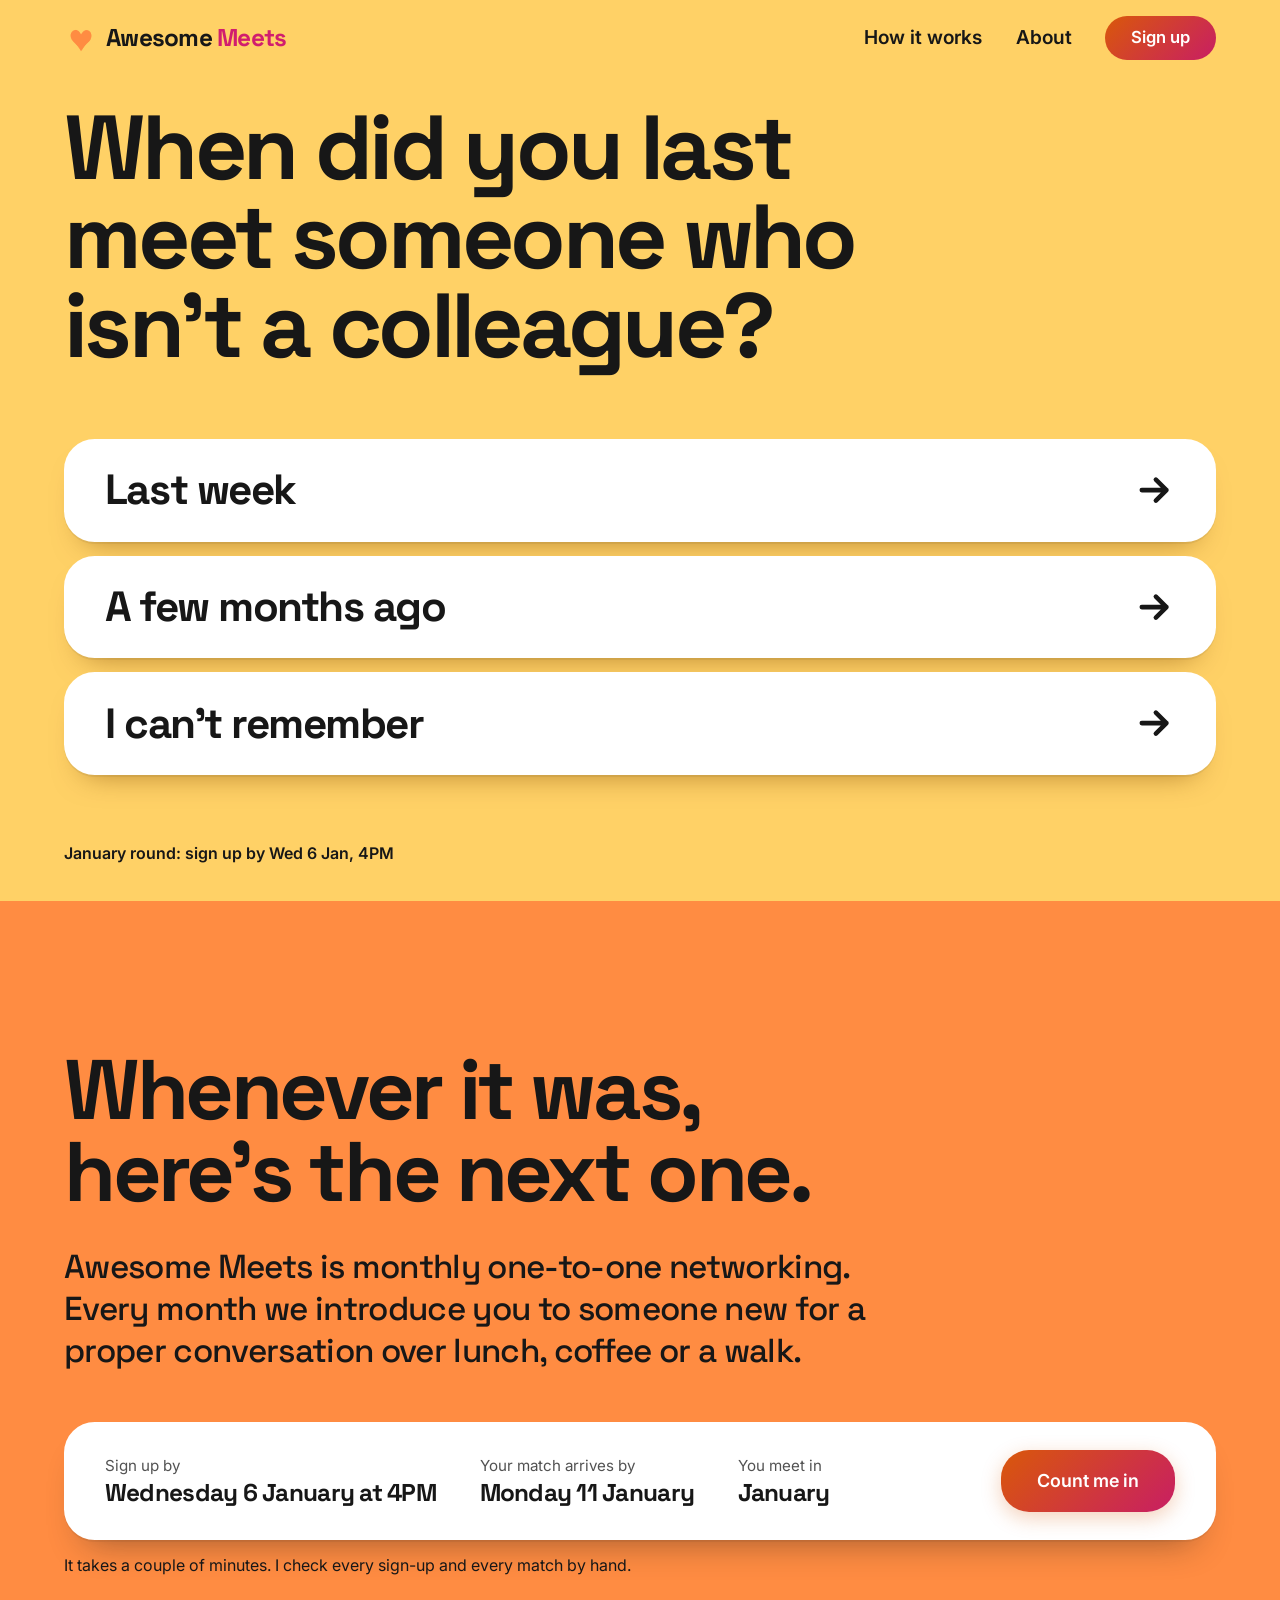
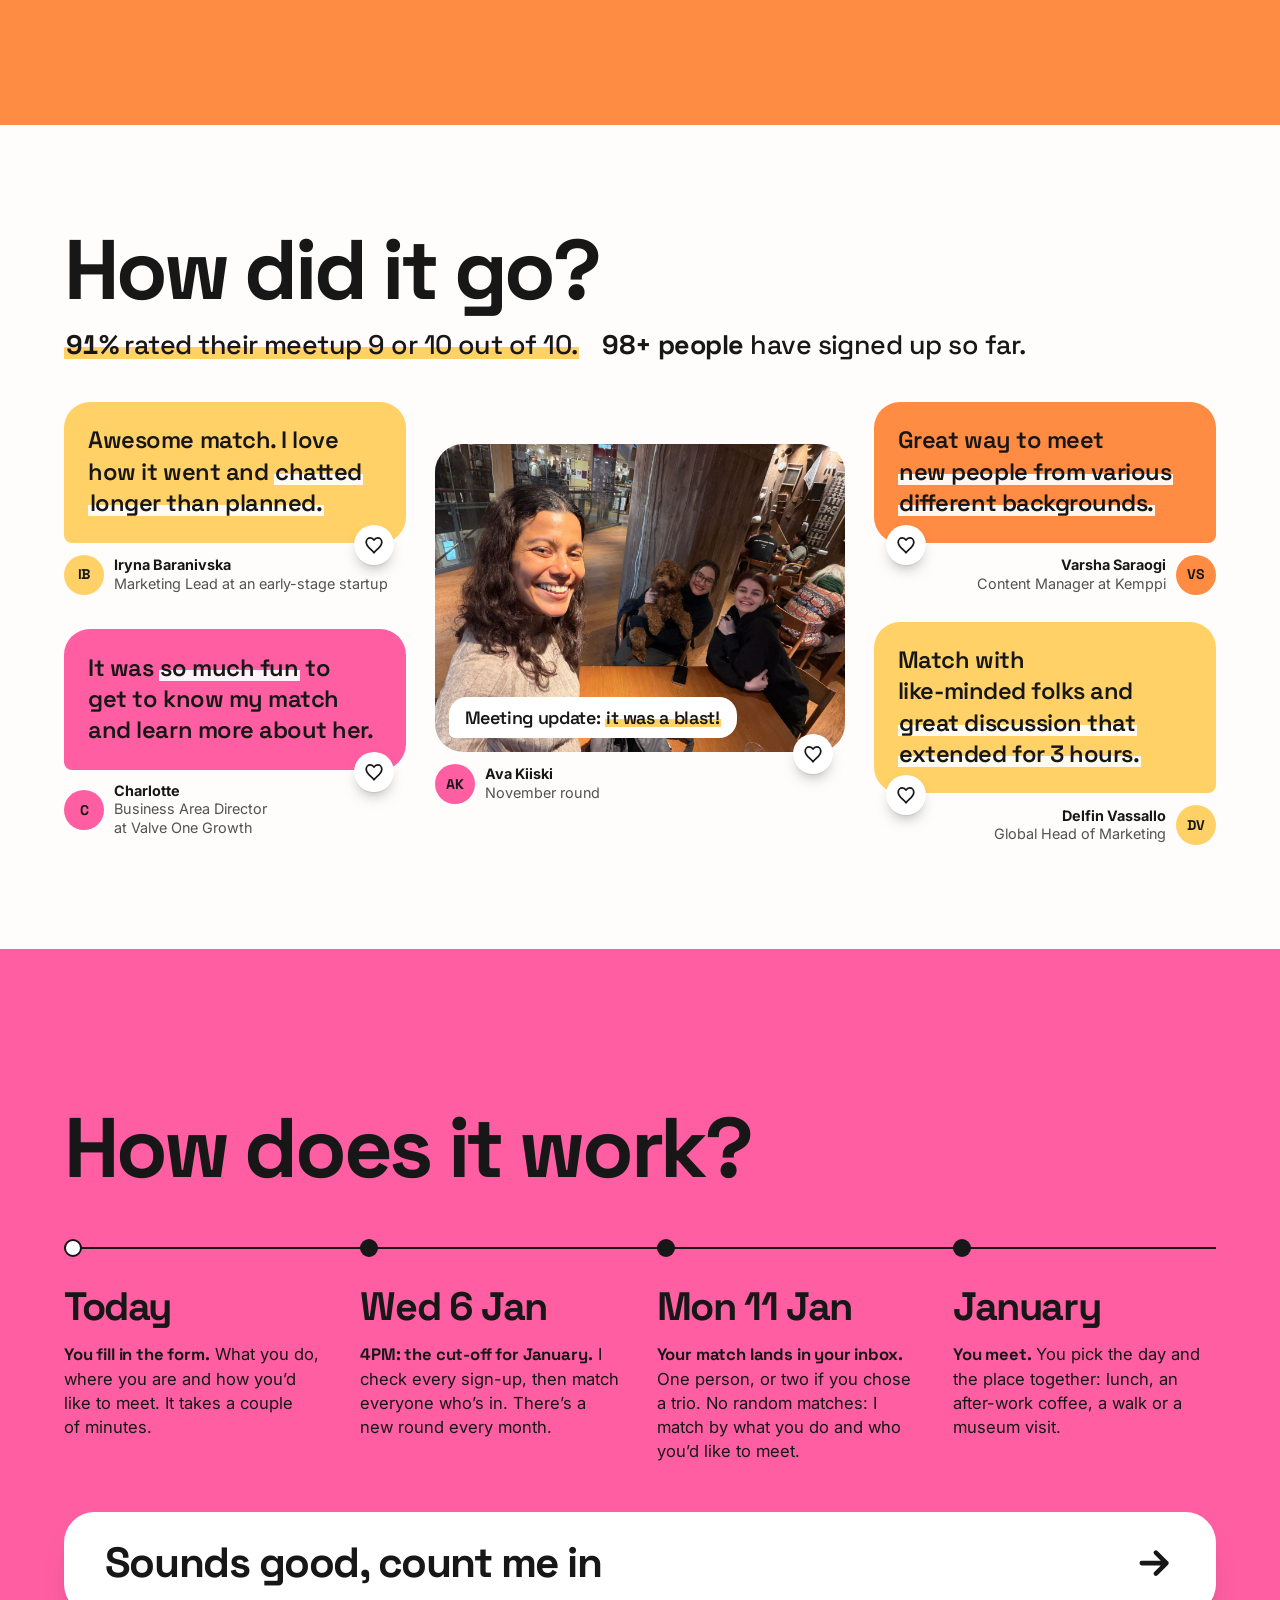
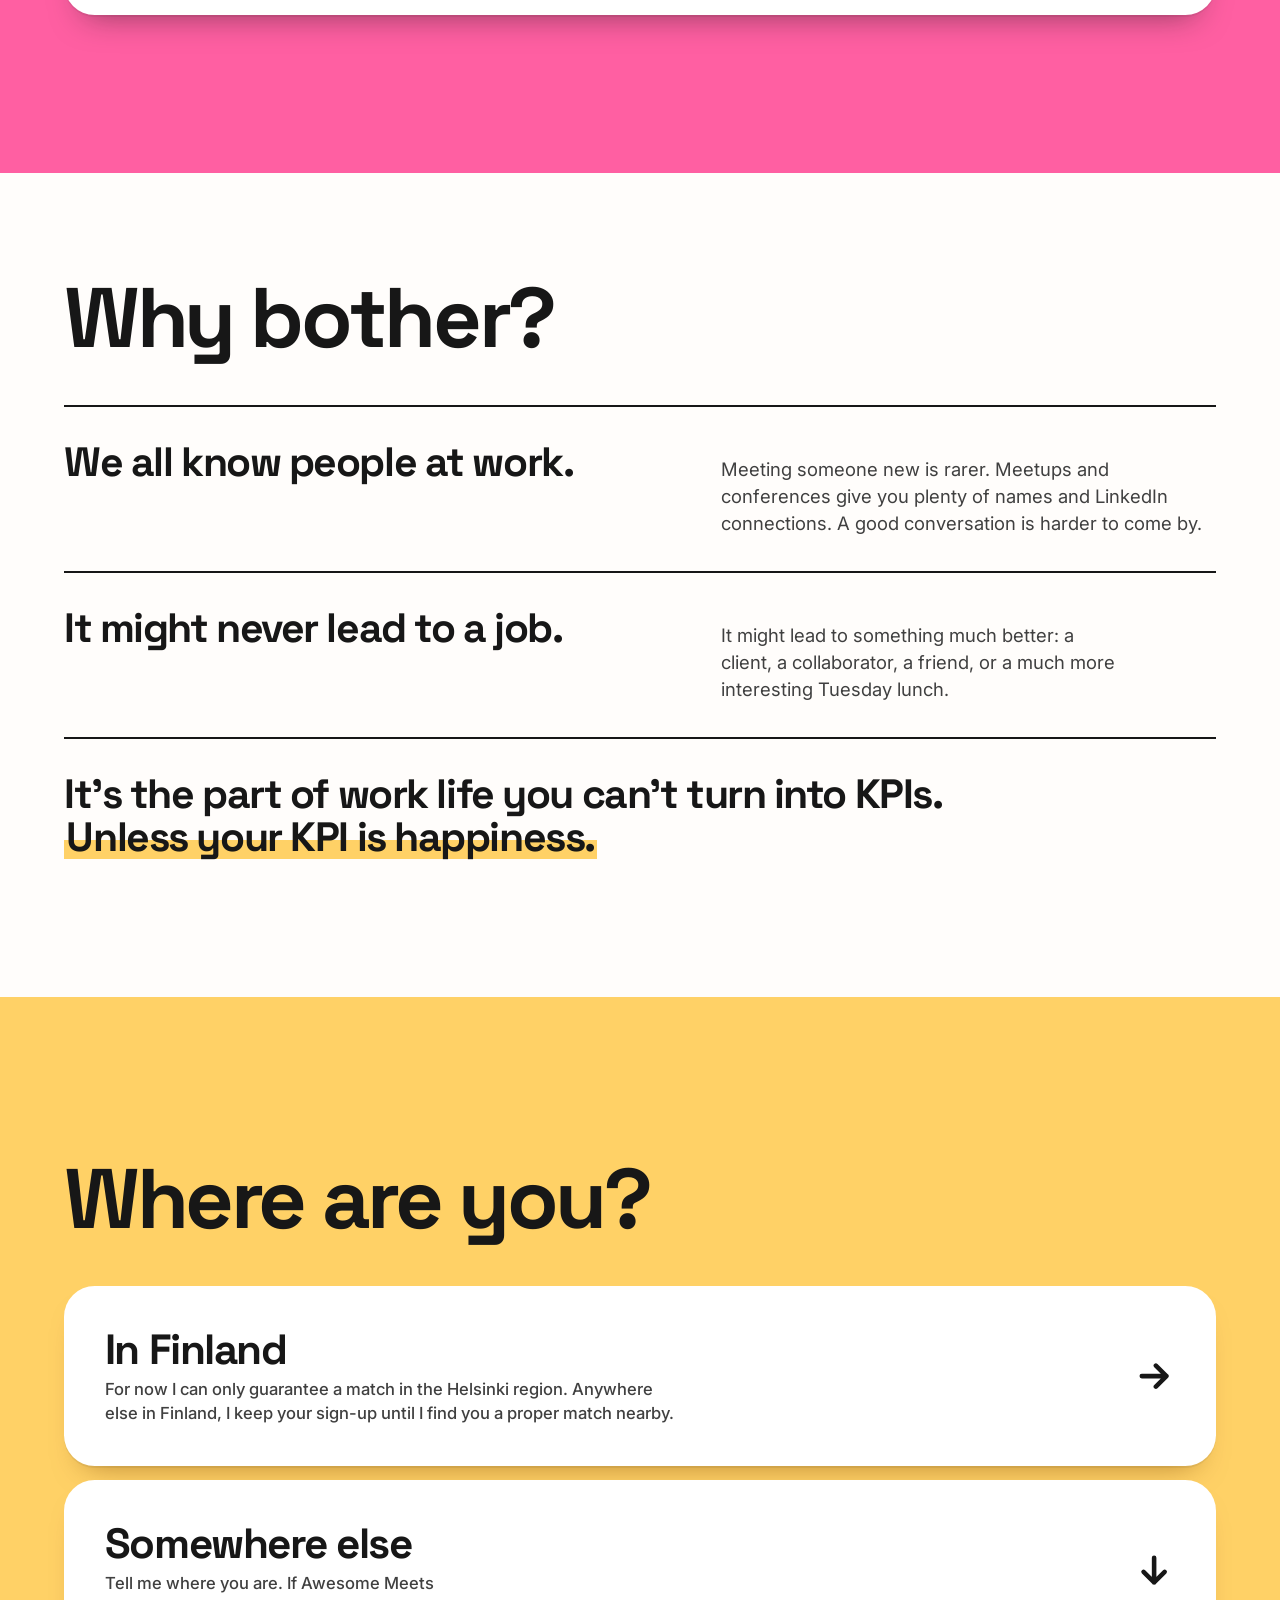
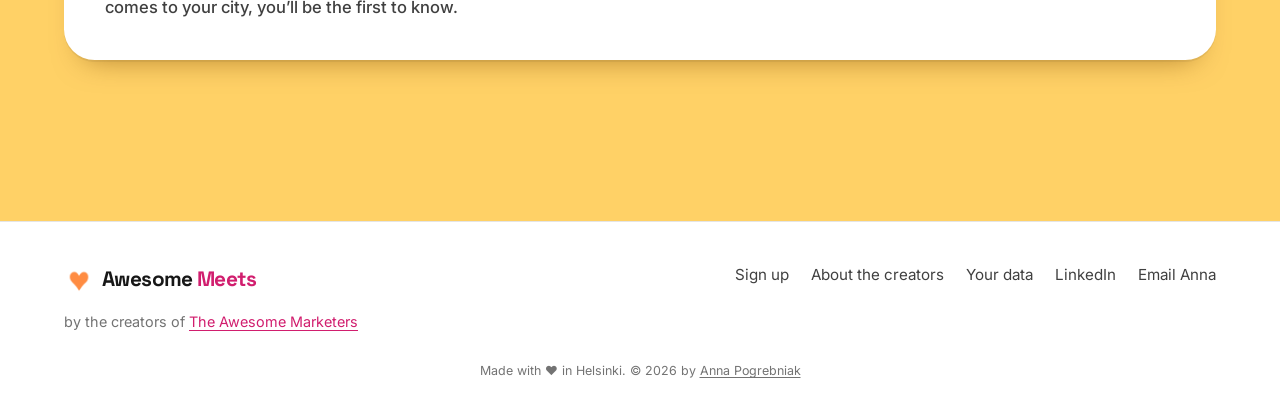
==== commit d4db0a75: "Sign-up form: the 1-1-1 test run works on the real site too (v2.71) With 1 as name, email and Linked" ====
--- a/index.html
+++ b/index.html
@@ -14,7 +14,7 @@
     gtag('config', 'G-60GBR73KYC');
   </script>
   <script src="https://analytics.ahrefs.com/analytics.js" data-key="cfnnZfeMKl9oOXrEyxjwuw" async></script>
-  <meta name="am-version" content="2.70">
+  <meta name="am-version" content="2.71">
   <title>One-to-one networking in Helsinki | Awesome Meets</title>
   <meta name="description" content="Awesome Meets is monthly one-to-one networking in Helsinki. Every month we introduce you to someone new, and you meet over lunch, coffee or a walk.">
   <link rel="canonical" href="https://awesomemeets.com/">
@@ -39,8 +39,8 @@
   <link rel="preconnect" href="https://fonts.googleapis.com">
   <link rel="preconnect" href="https://fonts.gstatic.com" crossorigin>
   <link href="https://fonts.googleapis.com/css2?family=Inter:wght@400;500;600&family=Space+Grotesk:wght@500;600;700&display=swap" rel="stylesheet">
-  <link rel="stylesheet" href="assets/css/site.css?v=2.70">
-  <link rel="stylesheet" href="assets/css/next.css?v=2.70">
+  <link rel="stylesheet" href="assets/css/site.css?v=2.71">
+  <link rel="stylesheet" href="assets/css/next.css?v=2.71">
 </head>
 <body class="nx no-topbar">
 
@@ -266,9 +266,9 @@
   <a class="btn btn--primary" href="#reply" data-show="waitlist">Join the waitlist</a>
 </div>
 
-<script src="assets/js/config.js?v=2.70"></script>
-<script src="assets/js/site.js?v=2.70"></script>
-<script src="assets/js/next.js?v=2.70"></script>
+<script src="assets/js/config.js?v=2.71"></script>
+<script src="assets/js/site.js?v=2.71"></script>
+<script src="assets/js/next.js?v=2.71"></script>
 <!-- Buy Me a Coffee button (Anna's own embed code, 30 Sep 2026). Its phone position and message style are adjusted in site.css. -->
 <script data-name="BMC-Widget" data-cfasync="false" src="https://cdnjs.buymeacoffee.com/1.0.0/widget.prod.min.js" data-id="awesomemeets" data-description="Support me on Buy me a coffee!" data-message="Support Awesome Meets, one coffee at a time ☕️" data-color="#FF813F" data-position="Right" data-x_margin="18" data-y_margin="18"></script>
 </body>
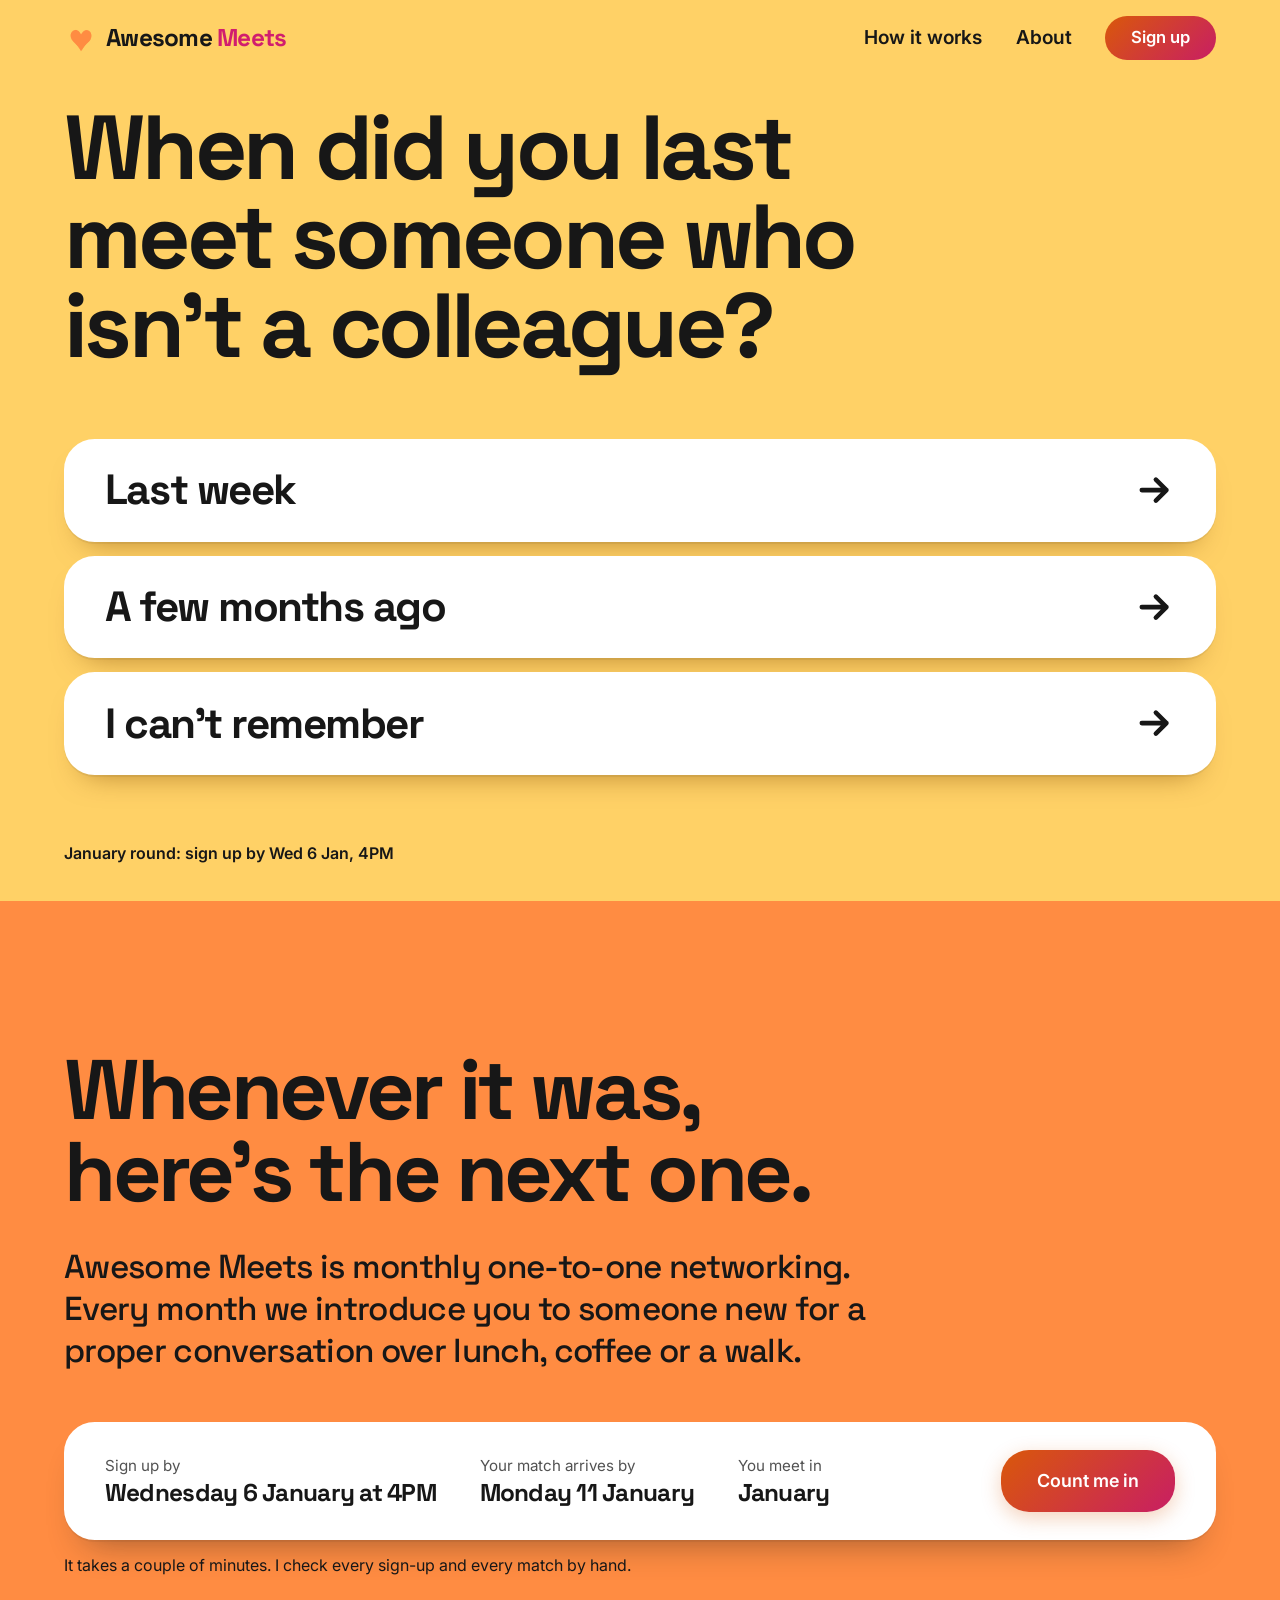
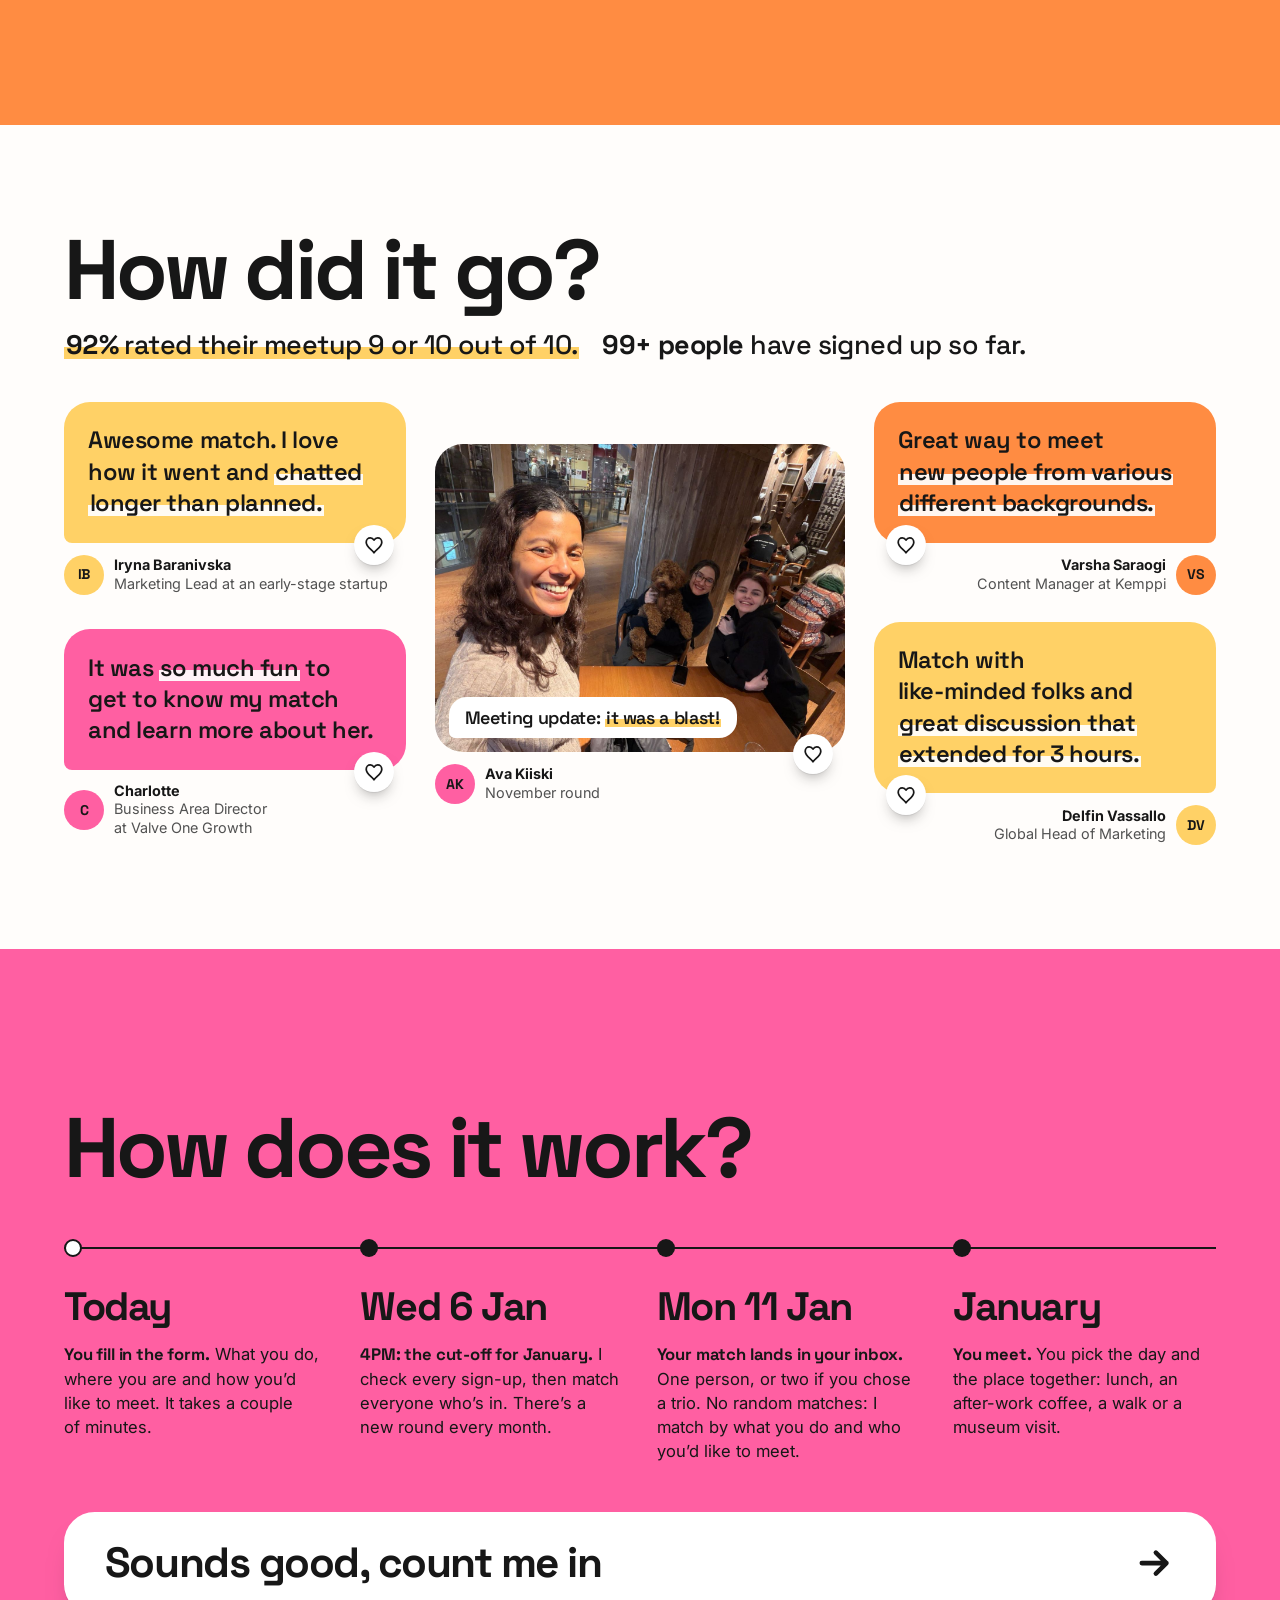
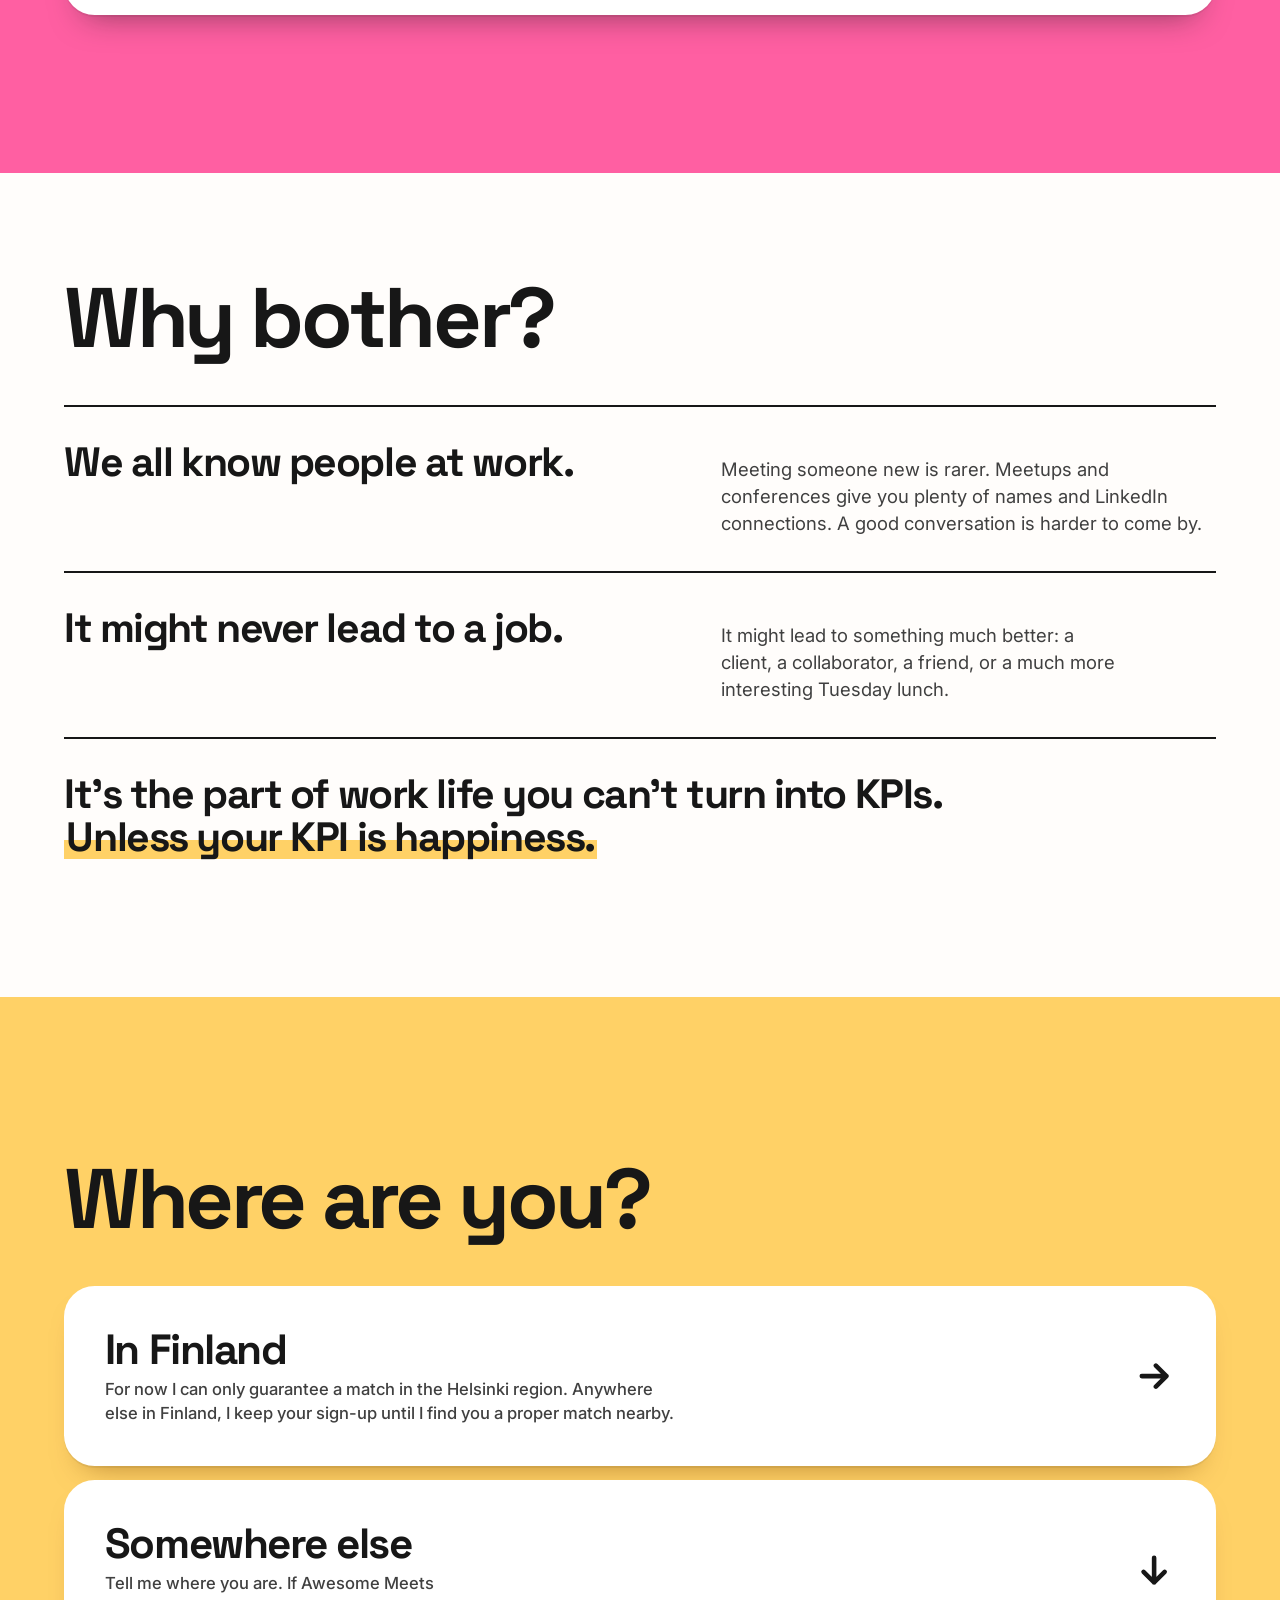
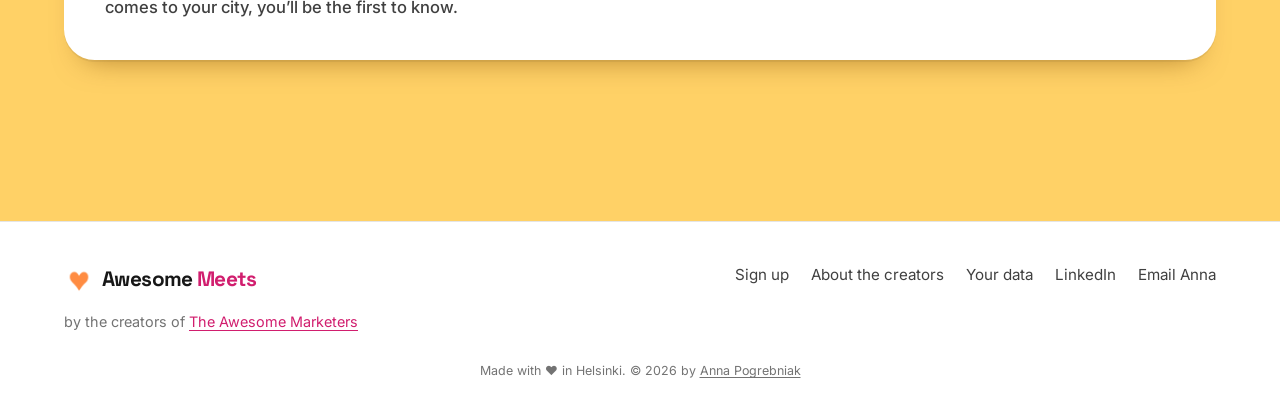
==== commit 006e3f0a: "Sign-up step 2: the job title and company fields line up (v2.72) The small note after each question " ====
--- a/index.html
+++ b/index.html
@@ -14,7 +14,7 @@
     gtag('config', 'G-60GBR73KYC');
   </script>
   <script src="https://analytics.ahrefs.com/analytics.js" data-key="cfnnZfeMKl9oOXrEyxjwuw" async></script>
-  <meta name="am-version" content="2.71">
+  <meta name="am-version" content="2.72">
   <title>One-to-one networking in Helsinki | Awesome Meets</title>
   <meta name="description" content="Awesome Meets is monthly one-to-one networking in Helsinki. Every month we introduce you to someone new, and you meet over lunch, coffee or a walk.">
   <link rel="canonical" href="https://awesomemeets.com/">
@@ -39,8 +39,8 @@
   <link rel="preconnect" href="https://fonts.googleapis.com">
   <link rel="preconnect" href="https://fonts.gstatic.com" crossorigin>
   <link href="https://fonts.googleapis.com/css2?family=Inter:wght@400;500;600&family=Space+Grotesk:wght@500;600;700&display=swap" rel="stylesheet">
-  <link rel="stylesheet" href="assets/css/site.css?v=2.71">
-  <link rel="stylesheet" href="assets/css/next.css?v=2.71">
+  <link rel="stylesheet" href="assets/css/site.css?v=2.72">
+  <link rel="stylesheet" href="assets/css/next.css?v=2.72">
 </head>
 <body class="nx no-topbar">
 
@@ -266,9 +266,9 @@
   <a class="btn btn--primary" href="#reply" data-show="waitlist">Join the waitlist</a>
 </div>
 
-<script src="assets/js/config.js?v=2.71"></script>
-<script src="assets/js/site.js?v=2.71"></script>
-<script src="assets/js/next.js?v=2.71"></script>
+<script src="assets/js/config.js?v=2.72"></script>
+<script src="assets/js/site.js?v=2.72"></script>
+<script src="assets/js/next.js?v=2.72"></script>
 <!-- Buy Me a Coffee button (Anna's own embed code, 30 Sep 2026). Its phone position and message style are adjusted in site.css. -->
 <script data-name="BMC-Widget" data-cfasync="false" src="https://cdnjs.buymeacoffee.com/1.0.0/widget.prod.min.js" data-id="awesomemeets" data-description="Support me on Buy me a coffee!" data-message="Support Awesome Meets, one coffee at a time ☕️" data-color="#FF813F" data-position="Right" data-x_margin="18" data-y_margin="18"></script>
 </body>
--- a/assets/css/next.css
+++ b/assets/css/next.css
@@ -927,6 +927,9 @@
   .nx-later .am-step[data-step="2"] > * { grid-column: 1 / -1; }
   .nx-later .am-step[data-step="2"] > [data-q="jobTitle"] { grid-column: 1; }
   .nx-later .am-step[data-step="2"] > [data-q="company"] { grid-column: 2; }
+  /* the two fields stand side by side, so their labels have to be the same height: the small note goes on a line of its
+     own under each question (Anna, 27 Nov 2026, on one label running to two lines and the other to one: "doesnt look balanced") */
+  .nx-later .am-step[data-step="2"] > [data-q="jobTitle"] .am-q__opt, .nx-later .am-step[data-step="2"] > [data-q="company"] .am-q__opt { display: block; margin-top: 3px; }
   .nx-later .am-step[data-step="2"] > [data-q="jobFunction"] .am-list, .nx-later .am-step[data-step="2"] > [data-q="industry"] .am-list { grid-template-columns: repeat(3, minmax(0, 1fr)); }
   .nx-later .am-step[data-step="2"] > [data-q="seniority"] .am-list { grid-template-columns: repeat(4, minmax(0, 1fr)); }
   /* step 3: the same, in the order the questions are asked. What follows from the city (areas, the typed city and
